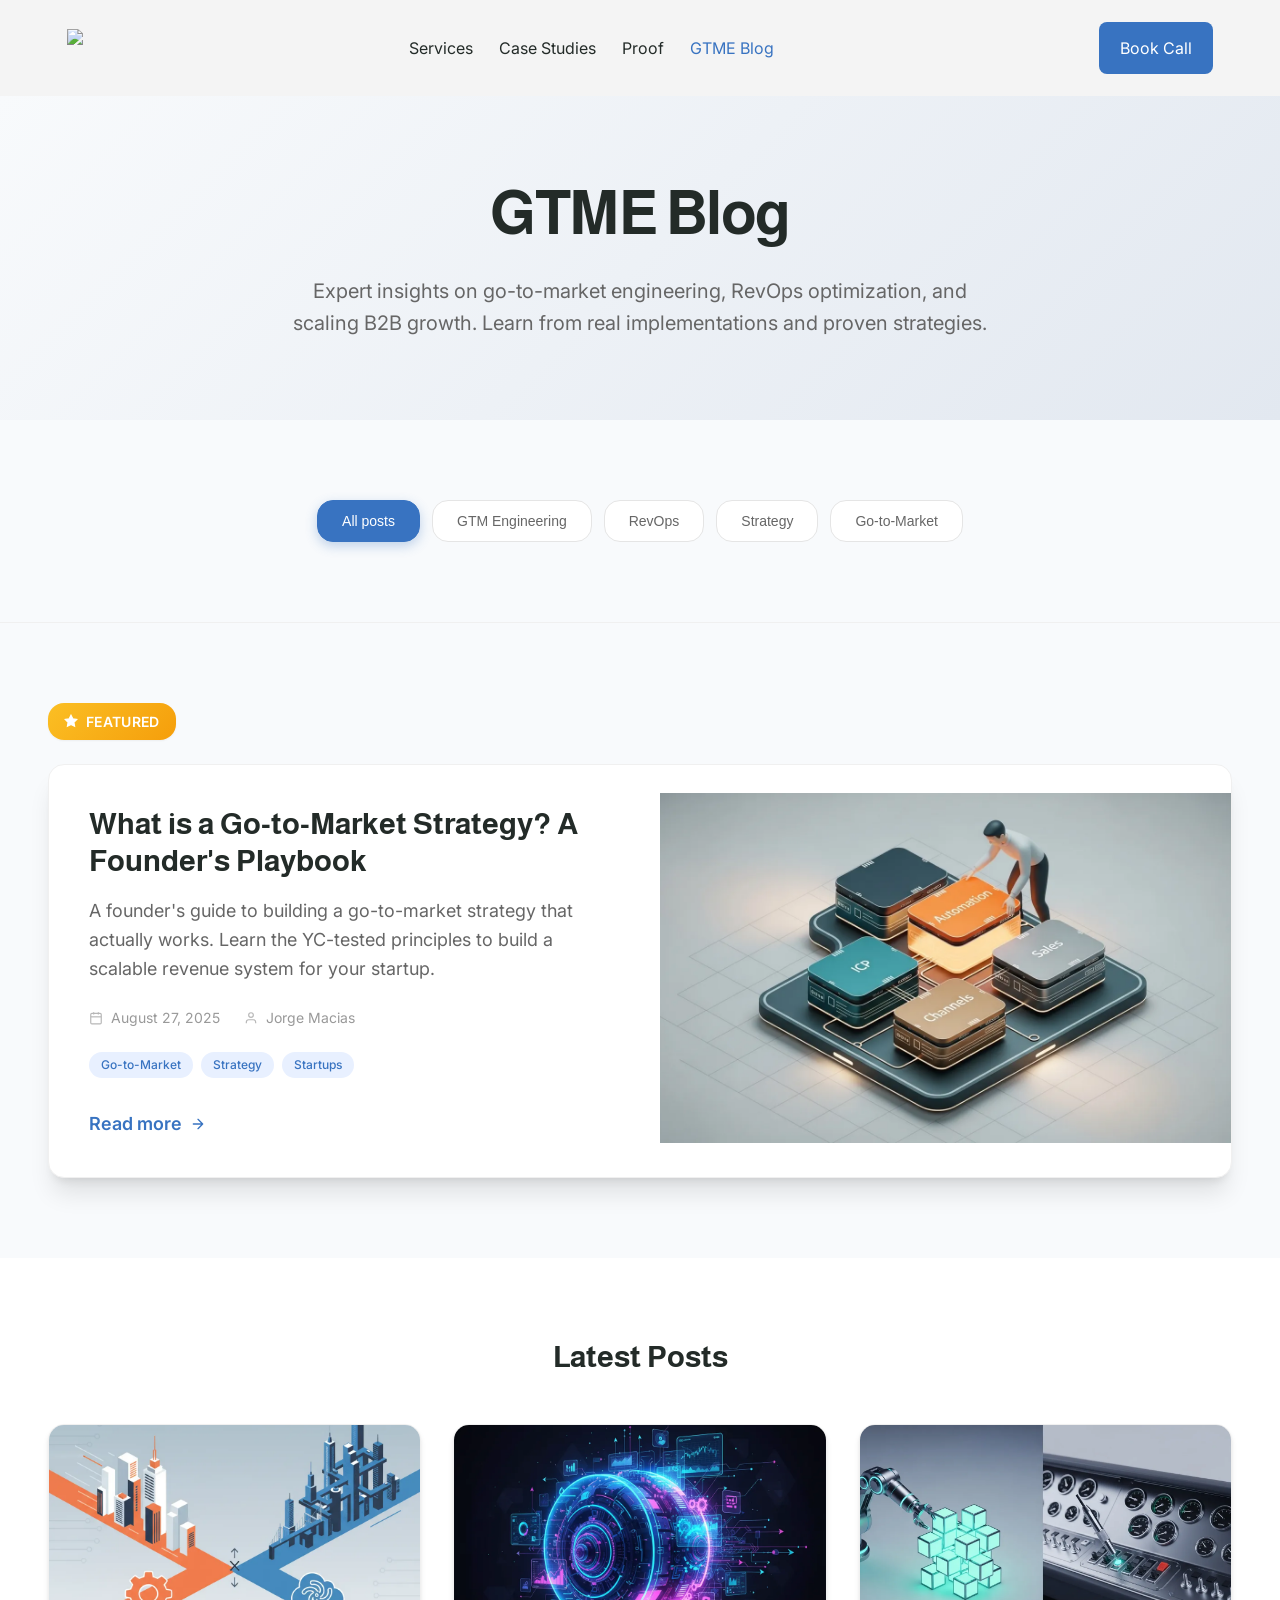
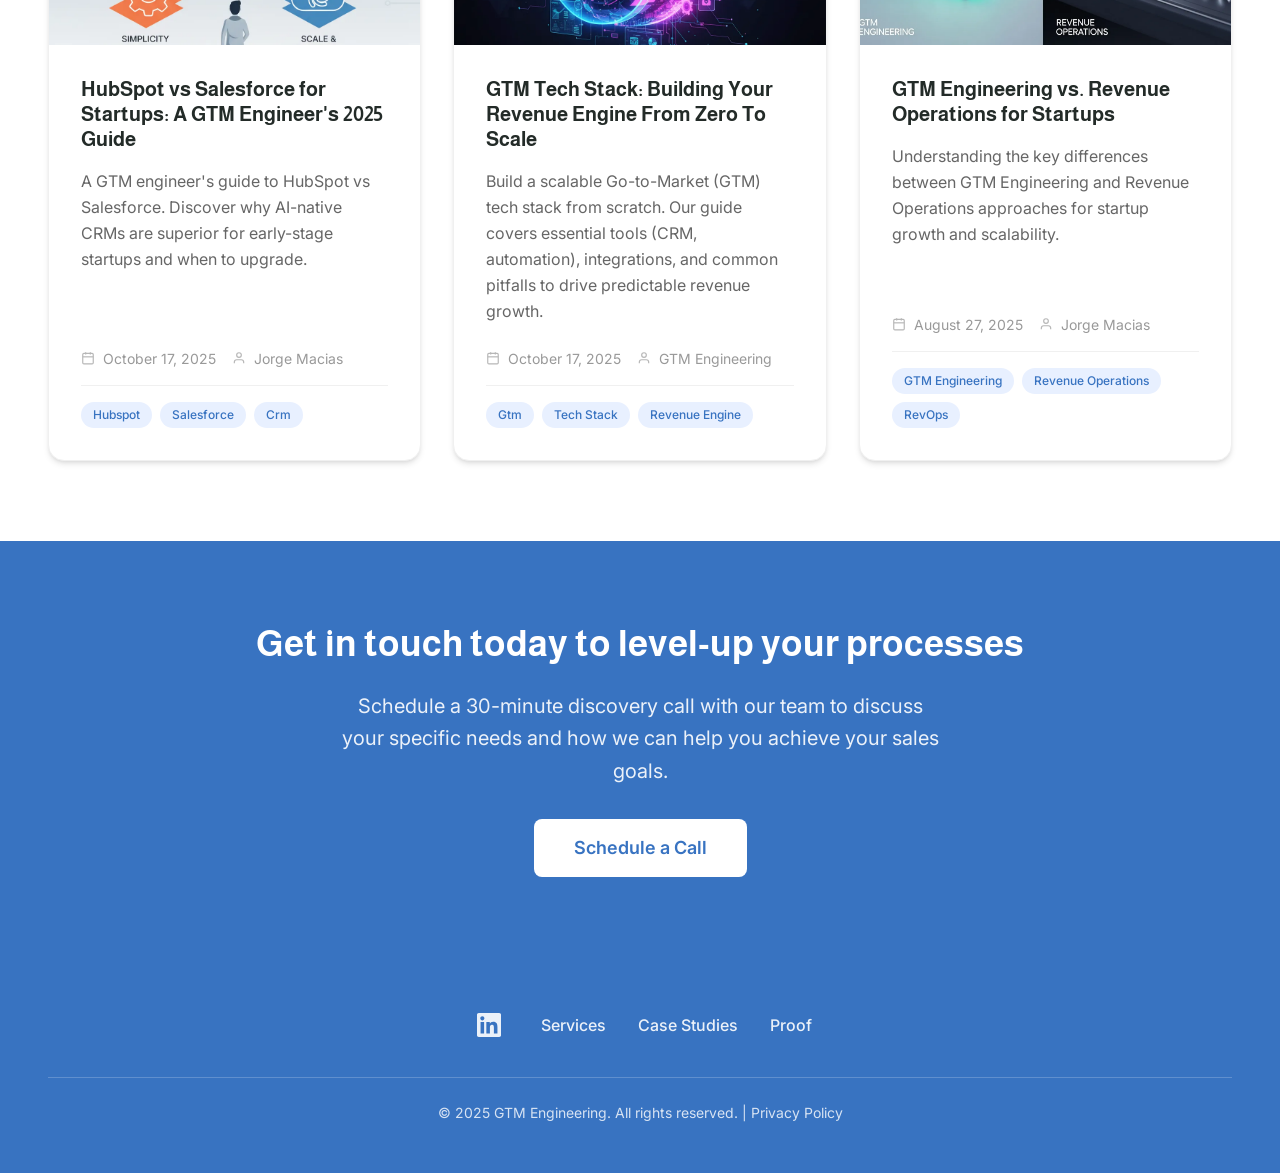
==== index.html @ 215ea6f7 "feat(blog): ✏️ Update author names and post excerpts - Corrected author names to "Jorge Macias" acro" ====
<!DOCTYPE html>
<html lang="en">
    <head>
        <meta charset="UTF-8" />
        <meta name="viewport" content="width=device-width, initial-scale=1.0" />
        <meta
            name="description"
            content="GTM Engineering Blog - Expert insights on go-to-market strategies, RevOps, outbound engines, and scaling B2B growth."
        />
        <meta
            name="keywords"
            content="GTM engineering, go-to-market, RevOps, B2B growth, outbound sales, Clay workflows, startup scaling"
        />
        <meta name="author" content="GTM Engineering" />

        <!-- SEO Enhancements -->
        <link rel="canonical" href="https://blog.gtm-engineering.io/" />
        <meta name="robots" content="index, follow, max-snippet:-1, max-image-preview:large, max-video-preview:-1" />
        <link
            rel="alternate"
            type="application/rss+xml"
            title="GTM Engineering Blog RSS Feed"
            href="https://blog.gtm-engineering.io/feed.xml"
        />

        <!-- Open Graph Meta Tags -->
        <meta property="og:title" content="GTME Blog - GTM Engineering Insights" />
        <meta
            property="og:description"
            content="Expert insights on go-to-market strategies, RevOps, and scaling B2B growth."
        />
        <meta property="og:type" content="website" />
        <meta property="og:url" content="https://gtm-engineering.io/blog" />

        <!-- Twitter Card Meta Tags -->
        <meta name="twitter:card" content="summary_large_image" />
        <meta name="twitter:title" content="GTME Blog - GTM Engineering Insights" />
        <meta
            name="twitter:description"
            content="Expert insights on go-to-market strategies, RevOps, and scaling B2B growth."
        />

        <title>GTME Blog - GTM Engineering</title>
        <link rel="stylesheet" href="styles.css?v=20250912-1" />

        <script src="js/site.js?v=20250912-1"></script>

        <!-- JSON-LD Structured Data -->
        <script type="application/ld+json">
            {
                "@context": "https://schema.org",
                "@graph": [
                    {
                        "@type": "WebSite",
                        "@id": "https://blog.gtm-engineering.io/#website",
                        "url": "https://blog.gtm-engineering.io/",
                        "name": "GTM Engineering Blog",
                        "description": "Expert insights on go-to-market strategies, RevOps, and scaling B2B growth.",
                        "publisher": {
                            "@id": "https://blog.gtm-engineering.io/#organization"
                        },
                        "inLanguage": "en-US"
                    },
                    {
                        "@type": "Organization",
                        "@id": "https://blog.gtm-engineering.io/#organization",
                        "name": "GTM Engineering",
                        "url": "https://www.gtm-engineering.io/",
                        "logo": {
                            "@type": "ImageObject",
                            "url": "https://images.squarespace-cdn.com/content/v1/67f6a2abaec6f26633e3ec6b/b7425771-777b-4948-9af1-4b28287183a8/GTM+Logo+Horizontal+Sharp.png?format=1500w",
                            "width": 1500,
                            "height": 500
                        },
                        "description": "GTM Engineering specializes in building scalable go-to-market systems and revenue operations for B2B startups.",
                        "sameAs": ["https://www.linkedin.com/company/gtm-engineering"]
                    },
                    {
                        "@type": "WebPage",
                        "@id": "https://blog.gtm-engineering.io/#webpage",
                        "url": "https://blog.gtm-engineering.io/",
                        "name": "GTME Blog - GTM Engineering Insights",
                        "description": "Expert insights on go-to-market strategies, RevOps, and scaling B2B growth.",
                        "isPartOf": {
                            "@id": "https://blog.gtm-engineering.io/#website"
                        },
                        "inLanguage": "en-US"
                    }
                ]
            }
        </script>

        <!-- Favicon (placeholder) -->
        <link rel="icon" type="image/x-icon" href="assets/favicon.ico" />
    </head>
    <body>
        <!-- Header Section -->
        <header class="header" role="banner">
            <div class="header-container">
                <!-- Logo -->
                <a href="https://www.gtm-engineering.io/" class="logo" aria-label="GTM Engineering Home">
                    <img
                        src="https://images.squarespace-cdn.com/content/v1/67f6a2abaec6f26633e3ec6b/b7425771-777b-4948-9af1-4b28287183a8/GTM+Logo+Horizontal+Sharp.png?format=1500w"
                        alt="GTM Engineering"
                    />
                </a>

                <!-- Desktop Navigation -->
                <nav class="nav" role="navigation" aria-label="Main navigation">
                    <ul class="nav-links">
                        <li>
                            <a href="https://www.gtm-engineering.io/home2#services" class="nav-link">Services</a>
                        </li>
                        <li>
                            <a href="https://www.gtm-engineering.io/home2#results" class="nav-link">Case Studies</a>
                        </li>
                        <li>
                            <a href="https://www.gtm-engineering.io/testimonials" class="nav-link">Proof</a>
                        </li>
                        <li>
                            <a href="/" class="nav-link active" aria-current="page">GTME Blog</a>
                        </li>
                    </ul>
                </nav>

                <a
                    href="https://calendly.com/jorge-gtm-engineering/30-minute-meeting-gtme-clone?back=1"
                    class="btn btn-primary desktop-cta"
                    target="_blank"
                    rel="noopener"
                    >Book Call</a
                >

                <!-- Mobile Menu Button -->
                <button class="mobile-menu-button" aria-label="Toggle mobile menu" aria-expanded="false">
                    <svg
                        class="hamburger-icon"
                        width="24"
                        height="24"
                        viewBox="0 0 24 24"
                        fill="none"
                        xmlns="http://www.w3.org/2000/svg"
                        aria-hidden="true"
                    >
                        <path
                            d="M3 12H21M3 6H21M3 18H21"
                            stroke="currentColor"
                            stroke-width="2"
                            stroke-linecap="round"
                            stroke-linejoin="round"
                        />
                    </svg>
                    <svg
                        class="close-icon"
                        width="24"
                        height="24"
                        viewBox="0 0 24 24"
                        fill="none"
                        xmlns="http://www.w3.org/2000/svg"
                        aria-hidden="true"
                    >
                        <path
                            d="M18 6L6 18M6 6L18 18"
                            stroke="currentColor"
                            stroke-width="2"
                            stroke-linecap="round"
                            stroke-linejoin="round"
                        />
                    </svg>
                </button>

                <!-- Mobile Navigation Overlay -->
                <div class="mobile-menu-overlay" role="navigation" aria-label="Mobile navigation">
                    <nav class="mobile-nav">
                        <ul class="mobile-nav-links">
                            <li>
                                <a href="https://www.gtm-engineering.io/home2#services" class="mobile-nav-link"
                                    >Services</a
                                >
                            </li>
                            <li>
                                <a href="https://www.gtm-engineering.io/home2#results" class="mobile-nav-link"
                                    >Case Studies</a
                                >
                            </li>
                            <li>
                                <a href="https://www.gtm-engineering.io/testimonials" class="mobile-nav-link">Proof</a>
                            </li>
                            <li>
                                <a href="/" class="mobile-nav-link">GTME Blog</a>
                            </li>
                        </ul>
                        <a
                            href="https://calendly.com/jorge-gtm-engineering/30-minute-meeting-gtme-clone?back=1"
                            class="btn btn-primary mobile-cta"
                            target="_blank"
                            rel="noopener"
                            >Book Call</a
                        >
                    </nav>
                </div>
            </div>
        </header>

        <!-- Main Content -->
        <main role="main">
            <!-- Blog Header Section -->
            <section class="section blog-header">
                <div class="container">
                    <h1 class="blog-title">GTME Blog</h1>
                    <p class="blog-subtitle">
                        Expert insights on go-to-market engineering, RevOps optimization, and scaling B2B growth. Learn
                        from real implementations and proven strategies.
                    </p>
                </div>
            </section>

            <!-- Category Filter Pills -->
            <section class="section category-filters">
                <div class="container">
                    <nav class="filter-pills" role="navigation" aria-label="Category filters">
                        <button class="filter-pill active" data-category="all" aria-pressed="true" role="button">
                            All posts
                        </button>
                        <button class="filter-pill" data-category="gtm-engineering" aria-pressed="false" role="button">
                            GTM Engineering
                        </button>
                        <button class="filter-pill" data-category="revops" aria-pressed="false" role="button">
                            RevOps
                        </button>
                        <button class="filter-pill" data-category="strategy" aria-pressed="false" role="button">
                            Strategy
                        </button>
                        <button class="filter-pill" data-category="go-to-market" aria-pressed="false" role="button">
                            Go-to-Market
                        </button>
                    </nav>
                </div>
            </section>

            <!-- Featured Post Section -->
            <section class="section featured-section">
                <div class="container">
                    <div class="featured-badge">
                        <svg
                            width="16"
                            height="16"
                            viewBox="0 0 24 24"
                            fill="none"
                            xmlns="http://www.w3.org/2000/svg"
                            aria-hidden="true"
                        >
                            <polygon
                                points="12,2 15.09,8.26 22,9.27 17,14.14 18.18,21.02 12,17.77 5.82,21.02 7,14.14 2,9.27 8.91,8.26"
                                stroke="currentColor"
                                stroke-width="2"
                                fill="currentColor"
                            />
                        </svg>
                        Featured
                    </div>

                    <article class="featured-post" data-tags="go-to-market,strategy,startups">
                        <div class="featured-post-content">
                            <header class="featured-post-header">
                                <h2 class="featured-post-title">
                                    <a href="posts/what-is-a-go-to-market-strategy-founders-playbook.html">
                                        What is a Go-to-Market Strategy? A Founder's Playbook
                                    </a>
                                </h2>
                                <p class="featured-post-excerpt">
                                    A founder's guide to building a go-to-market strategy that actually works. Learn the
                                    YC-tested principles to build a scalable revenue system for your startup.
                                </p>
                            </header>

                            <div class="featured-post-meta">
                                <span class="post-meta-date">
                                    <svg
                                        width="16"
                                        height="16"
                                        viewBox="0 0 24 24"
                                        fill="none"
                                        xmlns="http://www.w3.org/2000/svg"
                                        aria-hidden="true"
                                    >
                                        <rect
                                            x="3"
                                            y="4"
                                            width="18"
                                            height="18"
                                            rx="2"
                                            ry="2"
                                            stroke="currentColor"
                                            stroke-width="2"
                                        />
                                        <line x1="16" y1="2" x2="16" y2="6" stroke="currentColor" stroke-width="2" />
                                        <line x1="8" y1="2" x2="8" y2="6" stroke="currentColor" stroke-width="2" />
                                        <line x1="3" y1="10" x2="21" y2="10" stroke="currentColor" stroke-width="2" />
                                    </svg>
                                    August 27, 2025
                                </span>
                                <span class="post-meta-author">
                                    <svg
                                        width="16"
                                        height="16"
                                        viewBox="0 0 24 24"
                                        fill="none"
                                        xmlns="http://www.w3.org/2000/svg"
                                        aria-hidden="true"
                                    >
                                        <path
                                            d="M20 21v-2a4 4 0 0 0-4-4H8a4 4 0 0 0-4 4v2"
                                            stroke="currentColor"
                                            stroke-width="2"
                                        />
                                        <circle cx="12" cy="7" r="4" stroke="currentColor" stroke-width="2" />
                                    </svg>
                                    Jorge Macias
                                </span>
                            </div>

                            <div class="featured-post-tags">
                                <a href="#" class="post-tag">Go-to-Market</a>
                                <a href="#" class="post-tag">Strategy</a>
                                <a href="#" class="post-tag">Startups</a>
                            </div>

                            <a
                                href="posts/what-is-a-go-to-market-strategy-founders-playbook.html"
                                class="featured-post-cta"
                            >
                                Read more
                                <svg
                                    width="16"
                                    height="16"
                                    viewBox="0 0 24 24"
                                    fill="none"
                                    xmlns="http://www.w3.org/2000/svg"
                                    aria-hidden="true"
                                >
                                    <path
                                        d="M5 12h14M12 5l7 7-7 7"
                                        stroke="currentColor"
                                        stroke-width="2"
                                        stroke-linecap="round"
                                        stroke-linejoin="round"
                                    />
                                </svg>
                            </a>
                        </div>

                        <div class="featured-post-image">
                            <a
                                href="posts/what-is-a-go-to-market-strategy-founders-playbook.html"
                                aria-label="Read What is GTM Marketing? An Engineering Approach to Growth"
                            >
                                <img
                                    src="assets/gtm-revenue-system-illustration.webp"
                                    alt="3D isometric illustration of GTM strategy components including ICP, Sales, Marketing modules with a person optimizing the system"
                                    loading="lazy"
                                />
                            </a>
                        </div>
                    </article>
                </div>
            </section>

            <!-- Blog Posts Grid -->
            <section class="section blog-posts">
                <div class="container">
                    <h2 class="section-title">Latest Posts</h2>
                    <div class="blog-grid">
                        <!-- Regular Blog Posts -->
                                    <article class="post-card">
              <a href="posts/hubspot-vs-salesforce-for-startups.html" class="post-card-image" role="img" aria-label="HubSpot vs Salesforce for Startups: A GTM Engineer's 2025 Guide post thumbnail">
                    <img
                        src="/assets/hubspot-vs-salesforce-for-startups.webp"
                        alt="HubSpot vs Salesforce for Startups: A GTM Engineer's 2025 Guide illustration"
                        style="width: 100%; height: 100%; object-fit: cover;"
                    />
                </a>
              <div class="post-card-content">
                <h3 class="post-card-title">
                  <a href="posts/hubspot-vs-salesforce-for-startups.html"
                    >HubSpot vs Salesforce for Startups: A GTM Engineer's 2025 Guide</a
                  >
                </h3>
                <p class="post-card-excerpt">
                  A GTM engineer's guide to HubSpot vs Salesforce. Discover why AI-native CRMs are superior for early-stage startups and when to upgrade.
                </p>
                <div class="post-card-meta">
                  <span class="post-card-date">
                    <svg
                      width="16"
                      height="16"
                      viewBox="0 0 24 24"
                      fill="none"
                      xmlns="http://www.w3.org/2000/svg"
                      aria-hidden="true"
                    >
                      <rect
                        x="3"
                        y="4"
                        width="18"
                        height="18"
                        rx="2"
                        ry="2"
                        stroke="currentColor"
                        stroke-width="2"
                      />
                      <line
                        x1="16"
                        y1="2"
                        x2="16"
                        y2="6"
                        stroke="currentColor"
                        stroke-width="2"
                      />
                      <line
                        x1="8"
                        y1="2"
                        x2="8"
                        y2="6"
                        stroke="currentColor"
                        stroke-width="2"
                      />
                      <line
                        x1="3"
                        y1="10"
                        x2="21"
                        y2="10"
                        stroke="currentColor"
                        stroke-width="2"
                      />
                    </svg>
                    October 17, 2025
                  </span>
                  <span class="post-card-author">
                    <svg
                      width="16"
                      height="16"
                      viewBox="0 0 24 24"
                      fill="none"
                      xmlns="http://www.w3.org/2000/svg"
                      aria-hidden="true"
                    >
                      <path
                        d="M20 21v-2a4 4 0 0 0-4-4H8a4 4 0 0 0-4 4v2"
                        stroke="currentColor"
                        stroke-width="2"
                      />
                      <circle
                        cx="12"
                        cy="7"
                        r="4"
                        stroke="currentColor"
                        stroke-width="2"
                      />
                    </svg>
                    Jorge Macias
                  </span>
                </div>
                <div class="post-card-tags">
                  <a href="#" class="post-tag">Hubspot</a> <a href="#" class="post-tag">Salesforce</a> <a href="#" class="post-tag">Crm</a>
                </div>
              </div>
            </article>


                                    <article class="post-card">
              <a href="posts/build-scalable-gtm-tech-stack-guide.html" class="post-card-image" role="img" aria-label="GTM Tech Stack: Building Your Revenue Engine From Zero To Scale post thumbnail">
                    <img
                        src="/assets/build-scalable-gtm-tech-stack-guide.webp"
                        alt="GTM Tech Stack: Building Your Revenue Engine From Zero To Scale illustration"
                        style="width: 100%; height: 100%; object-fit: cover;"
                    />
                </a>
              <div class="post-card-content">
                <h3 class="post-card-title">
                  <a href="posts/build-scalable-gtm-tech-stack-guide.html"
                    >GTM Tech Stack: Building Your Revenue Engine From Zero To Scale</a
                  >
                </h3>
                <p class="post-card-excerpt">
                  Build a scalable Go-to-Market (GTM) tech stack from scratch. Our guide covers essential tools (CRM, automation), integrations, and common pitfalls to drive predictable revenue growth.
                </p>
                <div class="post-card-meta">
                  <span class="post-card-date">
                    <svg
                      width="16"
                      height="16"
                      viewBox="0 0 24 24"
                      fill="none"
                      xmlns="http://www.w3.org/2000/svg"
                      aria-hidden="true"
                    >
                      <rect
                        x="3"
                        y="4"
                        width="18"
                        height="18"
                        rx="2"
                        ry="2"
                        stroke="currentColor"
                        stroke-width="2"
                      />
                      <line
                        x1="16"
                        y1="2"
                        x2="16"
                        y2="6"
                        stroke="currentColor"
                        stroke-width="2"
                      />
                      <line
                        x1="8"
                        y1="2"
                        x2="8"
                        y2="6"
                        stroke="currentColor"
                        stroke-width="2"
                      />
                      <line
                        x1="3"
                        y1="10"
                        x2="21"
                        y2="10"
                        stroke="currentColor"
                        stroke-width="2"
                      />
                    </svg>
                    October 17, 2025
                  </span>
                  <span class="post-card-author">
                    <svg
                      width="16"
                      height="16"
                      viewBox="0 0 24 24"
                      fill="none"
                      xmlns="http://www.w3.org/2000/svg"
                      aria-hidden="true"
                    >
                      <path
                        d="M20 21v-2a4 4 0 0 0-4-4H8a4 4 0 0 0-4 4v2"
                        stroke="currentColor"
                        stroke-width="2"
                      />
                      <circle
                        cx="12"
                        cy="7"
                        r="4"
                        stroke="currentColor"
                        stroke-width="2"
                      />
                    </svg>
                    GTM Engineering
                  </span>
                </div>
                <div class="post-card-tags">
                  <a href="#" class="post-tag">Gtm</a> <a href="#" class="post-tag">Tech Stack</a> <a href="#" class="post-tag">Revenue Engine</a>
                </div>
              </div>
            </article>


                        <article class="post-card" data-tags="gtm-engineering,revenue-operations,revops">
                            <a
                                href="posts/gtm-engineering-vs-revenue-operations-for-startups.html"
                                class="post-card-image"
                            >
                                <img
                                    src="assets/gtm-engineering-vs-revenue-operations-for-startups.webp"
                                    alt="Abstract 3D illustration showing GTM Engineering as clean, scalable building blocks and RevOps as a complex dashboard of dials."
                                    loading="lazy"
                                />
                            </a>
                            <div class="post-card-content">
                                <h3 class="post-card-title">
                                    <a href="posts/gtm-engineering-vs-revenue-operations-for-startups.html">
                                        GTM Engineering vs. Revenue Operations for Startups
                                    </a>
                                </h3>
                                <p class="post-card-excerpt">
                                    Understanding the key differences between GTM Engineering and Revenue Operations
                                    approaches for startup growth and scalability.
                                </p>
                                <div class="post-card-meta">
                                    <span class="post-card-date">
                                        <svg
                                            width="16"
                                            height="16"
                                            viewBox="0 0 24 24"
                                            fill="none"
                                            xmlns="http://www.w3.org/2000/svg"
                                            aria-hidden="true"
                                        >
                                            <rect
                                                x="3"
                                                y="4"
                                                width="18"
                                                height="18"
                                                rx="2"
                                                ry="2"
                                                stroke="currentColor"
                                                stroke-width="2"
                                            />
                                            <line
                                                x1="16"
                                                y1="2"
                                                x2="16"
                                                y2="6"
                                                stroke="currentColor"
                                                stroke-width="2"
                                            />
                                            <line x1="8" y1="2" x2="8" y2="6" stroke="currentColor" stroke-width="2" />
                                            <line
                                                x1="3"
                                                y1="10"
                                                x2="21"
                                                y2="10"
                                                stroke="currentColor"
                                                stroke-width="2"
                                            />
                                        </svg>
                                        August 27, 2025
                                    </span>
                                    <span class="post-card-author">
                                        <svg
                                            width="16"
                                            height="16"
                                            viewBox="0 0 24 24"
                                            fill="none"
                                            xmlns="http://www.w3.org/2000/svg"
                                            aria-hidden="true"
                                        >
                                            <path
                                                d="M20 21v-2a4 4 0 0 0-4-4H8a4 4 0 0 0-4 4v2"
                                                stroke="currentColor"
                                                stroke-width="2"
                                            />
                                            <circle cx="12" cy="7" r="4" stroke="currentColor" stroke-width="2" />
                                        </svg>
                                        Jorge Macias
                                    </span>
                                </div>
                                <div class="post-card-tags">
                                    <a href="#" class="post-tag">GTM Engineering</a>
                                    <a href="#" class="post-tag">Revenue Operations</a>
                                    <a href="#" class="post-tag">RevOps</a>
                                </div>
                            </div>
                        </article>
                    </div>
                </div>
            </section>
        </main>

        <!-- Call to Action Footer Section -->
        <section class="footer-cta" role="contentinfo">
            <div class="container">
                <h2>Get in touch today to level-up your processes</h2>
                <p>
                    Schedule a 30-minute discovery call with our team to discuss your specific needs and how we can help
                    you achieve your sales goals.
                </p>
                <a
                    href="https://calendly.com/jorge-gtm-engineering/30-minute-meeting-gtme-clone?back=1"
                    class="btn"
                    target="_blank"
                    rel="noopener"
                    >Schedule a Call</a
                >
            </div>
        </section>

        <!-- Footer Links Section -->
        <footer class="footer" role="contentinfo">
            <div class="container">
                <div class="footer-content">
                    <div class="footer-social">
                        <a
                            href="https://www.linkedin.com/company/gtm-engineering"
                            target="_blank"
                            rel="noopener"
                            aria-label="LinkedIn"
                        >
                            <svg width="24" height="24" viewBox="0 0 24 24" fill="currentColor">
                                <path
                                    d="M20.447 20.452h-3.554v-5.569c0-1.328-.027-3.037-1.852-3.037-1.853 0-2.136 1.445-2.136 2.939v5.667H9.351V9h3.414v1.561h.046c.477-.9 1.637-1.85 3.37-1.85 3.601 0 4.267 2.37 4.267 5.455v6.286zM5.337 7.433c-1.144 0-2.063-.926-2.063-2.065 0-1.138.92-2.063 2.063-2.063 1.14 0 2.064.925 2.064 2.063 0 1.139-.925 2.065-2.064 2.065zm1.782 13.019H3.555V9h3.564v11.452zM22.225 0H1.771C.792 0 0 .774 0 1.729v20.542C0 23.227.792 24 1.771 24h20.451C23.2 24 24 23.227 24 22.271V1.729C24 .774 23.2 0 22.222 0h.003z"
                                />
                            </svg>
                        </a>
                    </div>
                    <ul class="footer-links">
                        <li>
                            <a href="https://www.gtm-engineering.io/home2#services">Services</a>
                        </li>
                        <li>
                            <a href="https://www.gtm-engineering.io/home2#results">Case Studies</a>
                        </li>
                        <li>
                            <a href="https://www.gtm-engineering.io/testimonials">Proof</a>
                        </li>
                    </ul>
                </div>

                <div class="footer-bottom">
                    <p>
                        &copy; 2025 GTM Engineering. All rights reserved. |
                        <a href="#privacy" style="color: inherit">Privacy Policy</a>
                    </p>
                </div>
            </div>
        </footer>

        <script src="js/site.js?v=20250912-1"></script>
    </body>
</html>
---- styles.css ----
/* GTM Engineering Blog Styles */
/* Matching the main website design at https://www.gtm-engineering.io/ */

/* ================================
   FONTS - MATCHING MAIN SITE
   ================================ */

@import url('https://fonts.googleapis.com/css2?family=Inter:wght@400;500;600;700&display=swap');
@import url('https://fonts.googleapis.com/css2?family=Almarai:wght@400;700&display=swap');

/* ================================
   CSS CUSTOM PROPERTIES & VARIABLES
   ================================ */

:root {
    /* Colors - Exact match from GTM Engineering main site */
    --color-primary: #3873c1;
    --color-primary-hover: #608fcd;
    --color-primary-light: #e8f0ff;
    --color-background: #ffffff;
    --color-background-secondary: #f4f4f4;
    --color-background-light: #f8fafc;
    --color-background-gradient-light: #e2e8f0;
    --color-text-primary: #232b28;
    --color-text-secondary: #666666;
    --color-text-tertiary: #999999;
    --color-text-quaternary: #232b28;
    --color-border: #e5e5e5;
    --color-border-light: #f0f0f0;
    --color-success: #10b981;
    --color-warning: #f59e0b;
    --color-warning-light: #fbbf24;
    --color-error: #ef4444;

    /* Typography - Exact match from main site */
    --font-family-primary: 'Inter', sans-serif;
    --font-family-heading: 'Almarai', sans-serif;

    /* Font Sizes */
    --font-size-xs: 0.75rem; /* 12px */
    --font-size-sm: 0.875rem; /* 14px */
    --font-size-base: 1rem; /* 16px */
    --font-size-lg: 1.125rem; /* 18px */
    --font-size-xl: 1.25rem; /* 20px */
    --font-size-2xl: 1.5rem; /* 24px */
    --font-size-3xl: 1.875rem; /* 30px */
    --font-size-4xl: 2.25rem; /* 36px */
    --font-size-5xl: 3rem; /* 48px */
    --font-size-6xl: 3.75rem; /* 60px */

    /* Font Weights */
    --font-weight-normal: 400;
    --font-weight-medium: 500;
    --font-weight-semibold: 600;
    --font-weight-bold: 700;

    /* Line Heights */
    --line-height-tight: 1.25;
    --line-height-snug: 1.375;
    --line-height-normal: 1.5;
    --line-height-relaxed: 1.625;
    --line-height-loose: 2;

    /* Spacing */
    --space-1: 0.25rem; /* 4px */
    --space-2: 0.5rem; /* 8px */
    --space-3: 0.75rem; /* 12px */
    --space-4: 1rem; /* 16px */
    --space-5: 1.25rem; /* 20px */
    --space-6: 1.5rem; /* 24px */
    --space-8: 2rem; /* 32px */
    --space-10: 2.5rem; /* 40px */
    --space-12: 3rem; /* 48px */
    --space-16: 4rem; /* 64px */
    --space-20: 5rem; /* 80px */
    --space-24: 6rem; /* 96px */

    /* Border Radius */
    --border-radius-sm: 0.25rem;
    --border-radius-md: 0.375rem;
    --border-radius-lg: 0.5rem;
    --border-radius-xl: 0.75rem;
    --border-radius-2xl: 1rem;

    /* Shadows */
    --shadow-sm: 0 1px 2px 0 rgb(0 0 0 / 0.05);
    --shadow-md: 0 4px 6px -1px rgb(0 0 0 / 0.1), 0 2px 4px -2px rgb(0 0 0 / 0.1);
    --shadow-lg: 0 10px 15px -3px rgb(0 0 0 / 0.1), 0 4px 6px -4px rgb(0 0 0 / 0.1);
    --shadow-xl: 0 20px 25px -5px rgb(0 0 0 / 0.1), 0 8px 10px -6px rgb(0 0 0 / 0.1);
    --shadow-featured: 0 20px 40px -12px rgb(0 0 0 / 0.15);
    --shadow-featured-lg: 0 25px 50px -12px rgb(0 0 0 / 0.15);

    /* Breakpoints (for reference in media queries) */
    --breakpoint-sm: 640px;
    --breakpoint-md: 768px;
    --breakpoint-lg: 1024px;
    --breakpoint-xl: 1280px;
    --breakpoint-2xl: 1536px;

    /* Container widths */
    --container-sm: 640px;
    --container-md: 768px;
    --container-lg: 1024px;
    --container-xl: 1280px;
    --container-2xl: 1536px;
}

/* ================================
   BASE STYLES & RESET
   ================================ */

* {
    box-sizing: border-box;
    margin: 0;
    padding: 0;
}

html {
    scroll-behavior: smooth;
    -webkit-font-smoothing: antialiased;
    -moz-osx-font-smoothing: grayscale;
}

body {
    font-family: var(--font-family-primary);
    font-size: var(--font-size-base);
    line-height: var(--line-height-normal);
    color: var(--color-text-primary);
    background-color: var(--color-background);
    min-height: 100vh;
    display: flex;
    flex-direction: column;
    padding-top: 95.7px;
}

/* ================================
   TYPOGRAPHY
   ================================ */

h1,
h2,
h3,
h4,
h5,
h6 {
    font-family: var(--font-family-heading);
    font-weight: var(--font-weight-bold);
    line-height: var(--line-height-tight);
    color: var(--color-text-primary);
    margin-bottom: var(--space-4);
}

h1 {
    font-size: var(--font-size-4xl);
    margin-bottom: var(--space-6);
}

h2 {
    font-size: var(--font-size-3xl);
    margin-bottom: var(--space-5);
}

h3 {
    font-size: var(--font-size-2xl);
    margin-bottom: var(--space-4);
}

h4 {
    font-size: var(--font-size-xl);
    margin-bottom: var(--space-3);
}

h5 {
    font-size: var(--font-size-lg);
    margin-bottom: var(--space-3);
}

h6 {
    font-size: var(--font-size-base);
    margin-bottom: var(--space-2);
}

p {
    margin-bottom: var(--space-4);
    line-height: var(--line-height-relaxed);
}

a {
    color: var(--color-primary);
    text-decoration: none;
    transition: color 0.2s ease;
}

a:hover {
    color: var(--color-primary-hover);
    text-decoration: underline;
}

a:focus {
    outline: 2px solid var(--color-primary);
    outline-offset: 2px;
    border-radius: var(--border-radius-sm);
}

strong,
b {
    font-weight: var(--font-weight-semibold);
}

em,
i {
    font-style: italic;
}

small {
    font-size: var(--font-size-sm);
    color: var(--color-text-secondary);
}

blockquote {
    border-left: 4px solid var(--color-primary);
    padding-left: var(--space-4);
    margin: var(--space-6) 0;
    font-style: italic;
    color: var(--color-text-secondary);
}

code {
    background-color: var(--color-background-secondary);
    padding: var(--space-1) var(--space-2);
    border-radius: var(--border-radius-sm);
    font-family: 'SF Mono', Monaco, 'Cascadia Code', 'Roboto Mono', Consolas, 'Courier New', monospace;
    font-size: 0.875em;
}

pre {
    background-color: var(--color-background-secondary);
    padding: var(--space-4);
    border-radius: var(--border-radius-md);
    overflow-x: auto;
    margin: var(--space-4) 0;
}

pre code {
    background: none;
    padding: 0;
}

/* ================================
   LAYOUT UTILITIES
   ================================ */

.container {
    width: 100%;
    max-width: var(--container-xl);
    margin: 0 auto;
    padding: 0 var(--space-4);
}

.container-sm {
    max-width: var(--container-sm);
}

.container-md {
    max-width: var(--container-md);
}

.container-lg {
    max-width: var(--container-lg);
}

.container-2xl {
    width: 100%;
    max-width: var(--container-2xl);
    margin: 0 auto;
    padding: 0 var(--space-4);
}

.section {
    padding: var(--space-16) 0;
}

.section-sm {
    padding: var(--space-12) 0;
}

.section-lg {
    padding: var(--space-24) 0;
}

/* Grid System */
.grid {
    display: grid;
    gap: var(--space-6);
}

.grid-cols-1 {
    grid-template-columns: repeat(1, minmax(0, 1fr));
}

.grid-cols-2 {
    grid-template-columns: repeat(2, minmax(0, 1fr));
}

.grid-cols-3 {
    grid-template-columns: repeat(3, minmax(0, 1fr));
}

.grid-cols-4 {
    grid-template-columns: repeat(4, minmax(0, 1fr));
}

/* Flexbox utilities */
.flex {
    display: flex;
}

.flex-col {
    flex-direction: column;
}

.flex-wrap {
    flex-wrap: wrap;
}

.items-center {
    align-items: center;
}

.items-start {
    align-items: flex-start;
}

.items-end {
    align-items: flex-end;
}

.justify-center {
    justify-content: center;
}

.justify-between {
    justify-content: space-between;
}

.justify-start {
    justify-content: flex-start;
}

.justify-end {
    justify-content: flex-end;
}

.gap-2 {
    gap: var(--space-2);
}
.gap-3 {
    gap: var(--space-3);
}
.gap-4 {
    gap: var(--space-4);
}
.gap-6 {
    gap: var(--space-6);
}
.gap-8 {
    gap: var(--space-8);
}

/* ================================
   HEADER & NAVIGATION
   ================================ */

.header {
    background-color: rgb(244, 244, 244);
    border-bottom: 0px none;
    position: fixed;
    top: 0;
    left: 0;
    right: 0;
    z-index: 9999;
    transition: background 0.3s ease-in-out, padding 0.14s ease-in-out, transform 0.14s ease-in-out 0.14s;
    height: 95.7px;
    backdrop-filter: none;
}

.header-container {
    display: flex;
    align-items: center;
    justify-content: space-between;
    padding: 0;
    min-height: 95.7px;
    height: 95.7px;
    max-width: 100%;
    margin: 0 43px;
    padding-left: var(--space-6);
    padding-right: var(--space-6);
}

.logo {
    display: inline-block;
    position: static;
    text-decoration: none;
    font-family: 'Inter', sans-serif;
    font-size: 0;
    height: 38px;
}

.logo img {
    height: 38px;
    width: auto;
    transition: all 0.2s ease;
}

.logo:hover img {
    transform: scale(1.05);
}

.logo:hover {
    text-decoration: none;
}

.nav {
    display: inline-flex;
    position: static;
    align-items: center;
    height: 27.1875px;
    font-family: 'Almarai', sans-serif;
    font-size: 18px;
    font-weight: 400;
    transition: all;
}

.nav-links {
    display: flex;
    align-items: center;
    gap: 26px;
    list-style: none;
    margin: 0 0 2px 0;
    padding: 0;
}

.nav-link {
    display: flex;
    position: static;
    color: var(--color-text-quaternary);
    font-family: 'Inter', sans-serif;
    font-size: 16px;
    font-weight: 400;
    transition: all 0.2s ease;
    text-decoration: none;
    padding: 1.6px 0;
    height: 24px;
}

.nav-link:hover {
    color: var(--color-primary);
    text-decoration: none;
}

.nav-link.active {
    color: var(--color-primary);
}

/* Mobile Navigation */
.mobile-menu-button {
    display: none;
    background: none;
    border: none;
    cursor: pointer;
    padding: var(--space-2);
    color: var(--color-text-primary);
    position: relative;
}

.mobile-menu-button .close-icon {
    display: none;
}

.mobile-menu-button.open .hamburger-icon {
    display: none;
}

.mobile-menu-button.open .close-icon {
    display: block;
}

.mobile-menu-overlay {
    display: none;
    position: fixed;
    top: 95.7px;
    left: 0;
    width: 100%;
    height: calc(100vh - 95.7px);
    background-color: rgb(244, 244, 244);
    z-index: 9998;
}

.mobile-menu-overlay.open {
    display: flex;
}

.mobile-nav {
    display: flex;
    flex-direction: column;
    align-items: center;
    justify-content: space-between;
    width: 100%;
    height: 100%;
    padding: 0;
    text-align: center;
}

.mobile-nav-links {
    list-style: none;
    margin: 0;
    padding: 0;
    display: flex;
    flex-direction: column;
    margin-bottom: var(--space-10);
    flex-grow: 1;
    justify-content: center;
}

.mobile-nav-links li {
    margin: 0;
}

.mobile-nav-link {
    display: block;
    color: var(--color-text-primary);
    font-weight: var(--font-weight-normal);
    font-size: var(--font-size-4xl);
    padding: var(--space-2) 0;
    text-decoration: none;
    transition: color 0.2s ease;
}

.mobile-nav-link:hover {
    color: var(--color-primary);
    text-decoration: none;
}

.mobile-cta {
    padding: var(--space-5) var(--space-8) !important;

    font-size: var(--font-size-lg) !important;
    font-weight: var(--font-weight-normal) !important;
    background-color: var(--color-text-primary) !important;
    border: none !important;
    color: white !important;
    border-radius: var(--border-radius);
    width: 210px;
    text-decoration: none;
    margin-bottom: var(--space-6);
}

.mobile-cta:hover {
    background-color: #243026 !important;
    color: white !important;
}

/* ================================
   BUTTONS
   ================================ */

.btn {
    display: inline-flex;
    align-items: center;
    justify-content: center;
    padding: var(--space-3) var(--space-6);
    font-size: var(--font-size-base);
    font-weight: var(--font-weight-medium);
    line-height: 1;
    border-radius: var(--border-radius-lg);
    border: none;
    cursor: pointer;
    text-decoration: none;
    transition: all 0.2s ease;
    position: relative;
    overflow: hidden;
}

.btn:focus {
    outline: 2px solid var(--color-primary);
    outline-offset: 2px;
}

/* Primary Button - Exact match for "Book Call" CTA */
.btn-primary {
    display: inline-block;
    position: relative;
    background-color: var(--color-primary);
    color: rgb(255, 255, 255);
    font-family: 'Inter', sans-serif;
    font-size: 16px;
    font-weight: 400;
    padding: 18px 20.8px;
    transition: opacity 0.1s linear;
    border-radius: 8px;
    text-decoration: none;
    border: none;
    cursor: pointer;
}

.btn-primary:hover {
    background-color: var(--color-primary-hover);
    color: white;
    text-decoration: none;
    transform: translateY(-1px);
    box-shadow: var(--shadow-md);
}

.btn-primary:active {
    transform: translateY(0);
    box-shadow: var(--shadow-sm);
}

/* Secondary Button */
.btn-secondary {
    background-color: transparent;
    color: var(--color-primary);
    border: 2px solid var(--color-primary);
}

.btn-secondary:hover {
    background-color: var(--color-primary);
    color: white;
    text-decoration: none;
}

/* Ghost Button */
.btn-ghost {
    background-color: transparent;
    color: var(--color-text-primary);
}

.btn-ghost:hover {
    background-color: var(--color-background-secondary);
    color: var(--color-text-primary);
    text-decoration: none;
}

/* Button Sizes */
.btn-sm {
    padding: var(--space-2) var(--space-4);
    font-size: var(--font-size-sm);
}

.btn-lg {
    padding: var(--space-4) var(--space-8);
    font-size: var(--font-size-lg);
}

.btn-xl {
    padding: var(--space-5) var(--space-10);
    font-size: var(--font-size-xl);
}

/* ================================
   CARDS & CONTENT BLOCKS
   ================================ */

.card {
    background-color: var(--color-background);
    border-radius: var(--border-radius-xl);
    border: 1px solid var(--color-border-light);
    overflow: hidden;
    transition: all 0.3s ease;
    box-shadow: var(--shadow-sm);
}

.card:hover {
    box-shadow: var(--shadow-lg);
    transform: translateY(-2px);
}

.card-header {
    padding: var(--space-6);
    border-bottom: 1px solid var(--color-border-light);
}

.card-body {
    padding: var(--space-6);
}

.card-footer {
    padding: var(--space-6);
    border-top: 1px solid var(--color-border-light);
    background-color: var(--color-background-secondary);
}

/* Blog Post Cards */
.post-card {
    background-color: var(--color-background);
    border-radius: var(--border-radius-2xl);
    overflow: hidden;
    transition: all 0.3s ease;
    box-shadow: var(--shadow-md);
    border: 1px solid var(--color-border-light);
    height: 100%;
    display: flex;
    flex-direction: column;
}

.post-card:hover {
    box-shadow: var(--shadow-featured);
    transform: translateY(-6px);
    border-color: var(--color-primary);
}

.post-card-image {
    display: block;
    width: 100%;
    height: 220px;
    object-fit: cover;
    background-color: var(--color-background-secondary);
    text-decoration: none;
    overflow: hidden;
    position: relative;
}

.post-card-image:hover {
    text-decoration: none;
}

.post-card-image img {
    width: 100%;
    height: 100%;
    object-fit: cover;
    transition: transform 0.4s ease;
}

.post-card:hover .post-card-image img {
    transform: scale(1.08);
}

.post-card-content {
    padding: var(--space-8);
    flex: 1;
    display: flex;
    flex-direction: column;
}

.post-card-title {
    font-size: var(--font-size-xl);
    font-weight: var(--font-weight-bold);
    margin-bottom: var(--space-4);
    line-height: var(--line-height-tight);
    flex-shrink: 0;
}

.post-card-title a {
    color: var(--color-text-primary);
    text-decoration: none;
    transition: color 0.2s ease;
}

.post-card-title a:hover {
    color: var(--color-primary);
}

.post-card-excerpt {
    color: var(--color-text-secondary);
    margin-bottom: var(--space-6);
    line-height: var(--line-height-relaxed);
    flex: 1;
    font-size: var(--font-size-base);
}

.post-card-meta {
    display: flex;
    align-items: center;
    gap: var(--space-4);
    font-size: var(--font-size-sm);
    color: var(--color-text-tertiary);
    margin-bottom: var(--space-4);
    padding-bottom: var(--space-4);
    border-bottom: 1px solid var(--color-border-light);
}

.post-card-date {
    display: flex;
    align-items: center;
    gap: var(--space-2);
}

.post-card-author {
    display: flex;
    align-items: center;
    gap: var(--space-2);
}

.post-card-meta svg {
    width: 14px;
    height: 14px;
    opacity: 0.7;
}

.post-card-tags {
    display: flex;
    gap: var(--space-2);
    flex-wrap: wrap;
    margin-top: auto;
}

.post-tag {
    background-color: var(--color-primary-light);
    color: var(--color-primary);
    padding: var(--space-1) var(--space-3);
    border-radius: var(--border-radius-2xl);
    font-size: var(--font-size-xs);
    font-weight: var(--font-weight-medium);
    text-decoration: none;
    transition: all 0.2s ease;
    white-space: nowrap;
}

.post-tag:hover {
    background-color: var(--color-primary);
    color: white;
    text-decoration: none;
    transform: translateY(-1px);
    box-shadow: var(--shadow-sm);
}

/* ================================
   BLOG-SPECIFIC STYLES
   ================================ */

/* Blog Header */
.blog-header {
    text-align: center;
    padding: var(--space-20) 0 var(--space-12);
    background: linear-gradient(135deg, var(--color-background-light) 0%, var(--color-background-gradient-light) 100%);
}

.blog-title {
    font-size: var(--font-size-5xl);
    font-weight: var(--font-weight-bold);
    margin-bottom: var(--space-6);
    color: var(--color-text-primary);
    letter-spacing: -0.025em;
}

.blog-subtitle {
    font-size: var(--font-size-xl);
    color: var(--color-text-secondary);
    max-width: 700px;
    margin: 0 auto;
    line-height: var(--line-height-relaxed);
}

/* Category Filter Pills */
.category-filters {
    background-color: var(--color-background-light);
    padding: var(--space-8) 0;
    border-bottom: 1px solid var(--color-border-light);
}

.filter-pills {
    display: flex;
    justify-content: center;
    align-items: center;
    gap: var(--space-3);
    flex-wrap: wrap;
}

.filter-pill {
    background-color: var(--color-background);
    color: var(--color-text-secondary);
    border: 1px solid var(--color-border);
    padding: var(--space-3) var(--space-6);
    border-radius: var(--border-radius-2xl);
    font-size: var(--font-size-sm);
    font-weight: var(--font-weight-medium);
    cursor: pointer;
    text-decoration: none;
    transition: all 0.2s ease;
    white-space: nowrap;
    position: relative;
    overflow: hidden;
}

.filter-pill:hover {
    background-color: var(--color-primary-light);
    color: var(--color-primary);
    border-color: var(--color-primary);
    transform: translateY(-1px);
    box-shadow: var(--shadow-sm);
}

.filter-pill.active,
.filter-pill:active {
    background-color: var(--color-primary);
    color: white;
    border-color: var(--color-primary);
    transform: translateY(0);
    box-shadow: var(--shadow-md);
}

.filter-pill:focus {
    outline: 2px solid var(--color-primary);
    outline-offset: 2px;
    border-radius: var(--border-radius-2xl);
}

/* Featured Section */
.featured-section {
    background-color: var(--color-background-light);
    padding: var(--space-16) 0;
}

.featured-badge {
    display: inline-flex;
    align-items: center;
    gap: var(--space-2);
    background: linear-gradient(135deg, var(--color-warning-light) 0%, var(--color-warning) 100%);
    color: white;
    padding: var(--space-2) var(--space-4);
    border-radius: var(--border-radius-2xl);
    font-size: var(--font-size-sm);
    font-weight: var(--font-weight-semibold);
    margin-bottom: var(--space-6);
    box-shadow: var(--shadow-sm);
    text-transform: uppercase;
    letter-spacing: 0.025em;
}

.featured-badge svg {
    width: 14px;
    height: 14px;
}

.featured-post {
    display: grid;
    grid-template-columns: 1fr;
    gap: var(--space-8);
    background-color: var(--color-background);
    border-radius: var(--border-radius-2xl);
    overflow: hidden;
    box-shadow: var(--shadow-xl);
    border: 1px solid var(--color-border-light);
    transition: all 0.3s ease;
}

.featured-post:hover {
    box-shadow: var(--shadow-featured-lg);
    transform: translateY(-2px);
}

.featured-post-content {
    padding: var(--space-8);
    display: flex;
    flex-direction: column;
    justify-content: center;
}

.featured-post-header {
    margin-bottom: var(--space-6);
}

.featured-post-title {
    font-size: var(--font-size-3xl);
    font-weight: var(--font-weight-bold);
    line-height: var(--line-height-tight);
    margin-bottom: var(--space-4);
}

.featured-post-title a {
    color: var(--color-text-primary);
    text-decoration: none;
    transition: color 0.2s ease;
}

.featured-post-title a:hover {
    color: var(--color-primary);
}

.featured-post-excerpt {
    font-size: var(--font-size-lg);
    color: var(--color-text-secondary);
    line-height: var(--line-height-relaxed);
    margin-bottom: 0;
}

.featured-post-meta {
    display: flex;
    align-items: center;
    gap: var(--space-6);
    margin-bottom: var(--space-6);
    font-size: var(--font-size-sm);
    color: var(--color-text-tertiary);
}

.post-meta-date,
.post-meta-author {
    display: flex;
    align-items: center;
    gap: var(--space-2);
}

.featured-post-meta svg {
    width: 14px;
    height: 14px;
    opacity: 0.7;
}

.featured-post-tags {
    display: flex;
    gap: var(--space-2);
    margin-bottom: var(--space-8);
    flex-wrap: wrap;
}

.featured-post-cta {
    display: inline-flex;
    align-items: center;
    gap: var(--space-2);
    color: var(--color-primary);
    font-weight: var(--font-weight-semibold);
    text-decoration: none;
    transition: all 0.2s ease;
    font-size: var(--font-size-lg);
    align-self: flex-start;
}

.featured-post-cta:hover {
    color: var(--color-primary-hover);
    transform: translateX(4px);
}

.featured-post-cta svg {
    width: 16px;
    height: 16px;
    transition: transform 0.2s ease;
}

.featured-post-cta:hover svg {
    transform: translateX(2px);
}

.featured-post-image {
    order: -1;
    overflow: hidden;
}

.featured-post-image img {
    width: 100%;
    height: 300px;
    object-fit: cover;
    transition: transform 0.3s ease;
}

.featured-post:hover .featured-post-image img {
    transform: scale(1.02);
}

/* Blog Posts Section */
.blog-posts {
    background-color: var(--color-background);
    padding: var(--space-20) 0;
}

.section-title {
    font-size: var(--font-size-3xl);
    font-weight: var(--font-weight-bold);
    text-align: center;
    margin-bottom: var(--space-12);
    color: var(--color-text-primary);
}

/* Blog Grid */
.blog-grid {
    display: grid;
    gap: var(--space-8);
}

/* Blog Categories (legacy support) */
.blog-categories {
    display: flex;
    justify-content: center;
    gap: var(--space-4);
    margin-bottom: var(--space-12);
    flex-wrap: wrap;
}

.category-link {
    background-color: var(--color-background-secondary);
    color: var(--color-text-primary);
    padding: var(--space-3) var(--space-6);
    border-radius: var(--border-radius-lg);
    text-decoration: none;
    font-weight: var(--font-weight-medium);
    transition: all 0.2s ease;
}

.category-link:hover,
.category-link.active {
    background-color: var(--color-primary);
    color: white;
    text-decoration: none;
}

/* Single Post Styles */
.post-header {
    text-align: center;
    margin-bottom: var(--space-12);
    max-width: 960px;
    margin-left: auto;
    margin-right: auto;
}

.post-title {
    font-size: var(--font-size-4xl);
    font-weight: var(--font-weight-bold);
    margin-bottom: var(--space-6);
    line-height: var(--line-height-snug);
}

.post-meta {
    display: flex;
    align-items: center;
    justify-content: center;
    gap: var(--space-6);
    color: var(--color-text-secondary);
    margin-bottom: var(--space-8);
}

.post-content {
    max-width: 800px;
    margin: 0 auto;
    font-size: var(--font-size-lg);
    line-height: var(--line-height-relaxed);
}

.post-content img {
    width: 100%;
    height: auto;
    border-radius: var(--border-radius-lg);
    margin: var(--space-8) 0;
}

.post-content h2 {
    margin-top: var(--space-12);
    margin-bottom: var(--space-6);
}

.post-content h3 {
    margin-top: var(--space-10);
    margin-bottom: var(--space-4);
}

.post-content ul,
.post-content ol {
    margin: var(--space-4) 0;
    padding-left: var(--space-8);
}

.post-content li {
    margin-bottom: var(--space-2);
    line-height: var(--line-height-relaxed);
}

.post-content ul li {
    list-style-type: disc;
    list-style-position: outside;
}

.post-content ol li {
    list-style-type: decimal;
    list-style-position: outside;
}

.post-content ul ul,
.post-content ol ol {
    margin: var(--space-2) 0;
    padding-left: var(--space-6);
}

.post-content ul ul li {
    list-style-type: circle;
}

.post-content ul ul ul li {
    list-style-type: square;
}

/* ================================
   TABLES
   ================================ */

table {
    width: 100%;
    border-collapse: collapse;
    margin: var(--space-8) 0;
    font-size: var(--font-size-base);
    background-color: var(--color-background);
    border-radius: var(--border-radius-lg);
    overflow: hidden;
    box-shadow: var(--shadow-sm);
    border: 1px solid var(--color-border);
}

thead {
    background-color: var(--color-primary);
    color: white;
}

thead th {
    padding: var(--space-4) var(--space-6);
    text-align: left;
    font-weight: var(--font-weight-semibold);
    font-size: var(--font-size-base);
    border-bottom: 2px solid var(--color-primary-hover);
}

tbody tr {
    border-bottom: 1px solid var(--color-border-light);
}

tbody tr:last-child {
    border-bottom: none;
}

tbody tr:nth-child(even) {
    background-color: var(--color-background-secondary);
}

tbody tr:hover {
    background-color: var(--color-primary-light);
}

td {
    padding: var(--space-4) var(--space-6);
    vertical-align: top;
    line-height: var(--line-height-relaxed);
}

th:first-child,
td:first-child {
    font-weight: var(--font-weight-semibold);
    color: var(--color-text-primary);
}

/* Mobile responsive table */
@media (max-width: 767px) {
    table {
        font-size: var(--font-size-sm);
    }

    thead th,
    td {
        padding: var(--space-3) var(--space-4);
    }

    /* Stack table on very small screens */
    @media (max-width: 480px) {
        table,
        thead,
        tbody,
        th,
        td,
        tr {
            display: block;
        }

        thead tr {
            position: absolute;
            top: -9999px;
            left: -9999px;
        }

        tr {
            border: 1px solid var(--color-border);
            margin-bottom: var(--space-4);
            border-radius: var(--border-radius-md);
            background-color: var(--color-background);
            padding: var(--space-4);
        }

        td {
            position: relative;
            padding-left: 50% !important;
            border: none;
            white-space: normal;
            text-align: left;
        }

        td:before {
            content: attr(data-label) ': ';
            position: absolute;
            left: var(--space-4);
            width: 45%;
            font-weight: var(--font-weight-semibold);
            color: var(--color-primary);
        }
    }
}

/* ================================
   FOOTER
   ================================ */

/* Call to Action Footer Section */
.footer-cta {
    background-color: var(--color-primary);
    color: white;
    padding: var(--space-20) 0;
    text-align: center;
    margin-top: auto;
}

.footer-cta h2 {
    font-size: var(--font-size-4xl);
    font-weight: var(--font-weight-bold);
    margin-bottom: var(--space-6);
    color: white;
    line-height: var(--line-height-tight);
}

.footer-cta p {
    font-size: var(--font-size-xl);
    margin-bottom: var(--space-8);
    color: rgba(255, 255, 255, 0.9);
    max-width: 600px;
    margin-left: auto;
    margin-right: auto;
    line-height: var(--line-height-relaxed);
}

.footer-cta .btn {
    background-color: white;
    color: var(--color-primary);
    font-size: var(--font-size-lg);
    font-weight: var(--font-weight-semibold);
    padding: var(--space-5) var(--space-10);
    border-radius: var(--border-radius-lg);
    text-decoration: none;
    display: inline-flex;
    align-items: center;
    transition: all 0.2s ease;
}

.footer-cta .btn:hover {
    background-color: rgba(255, 255, 255, 0.9);
    transform: translateY(-2px);
    box-shadow: var(--shadow-lg);
    text-decoration: none;
    color: var(--color-primary);
}

/* Footer Links Section */
.footer {
    background-color: var(--color-primary);
    color: white;
    padding: var(--space-12) 0;
}

.footer-content {
    display: flex;
    justify-content: center;
    align-items: center;
    flex-wrap: wrap;
    gap: var(--space-8);
    margin-bottom: var(--space-8);
}

.footer-links {
    display: flex;
    align-items: center;
    gap: var(--space-8);
    list-style: none;
    flex-wrap: wrap;
}

.footer-links a {
    color: rgba(255, 255, 255, 0.9);
    text-decoration: none;
    font-weight: var(--font-weight-medium);
    transition: color 0.2s ease;
}

.footer-links a:hover {
    color: white;
    text-decoration: none;
}

.footer-social {
    display: flex;
    align-items: center;
    gap: var(--space-4);
}

.footer-social a {
    color: rgba(255, 255, 255, 0.9);
    transition: color 0.2s ease, transform 0.2s ease;
    text-decoration: none;
    display: flex;
    align-items: center;
    justify-content: center;
    padding: var(--space-2);
    border-radius: var(--border-radius-md);
}

.footer-social a:hover {
    color: white;
    transform: translateY(-2px);
}

.footer-social svg {
    width: 24px;
    height: 24px;
    fill: currentColor;
}

.footer-bottom {
    border-top: 1px solid rgba(255, 255, 255, 0.2);
    padding: var(--space-6) 0 0;
    text-align: center;
    color: rgba(255, 255, 255, 0.8);
}

.footer-bottom p {
    margin: 0;
    font-size: var(--font-size-sm);
}

/* ================================
   UTILITY CLASSES
   ================================ */

/* Text Alignment */
.text-left {
    text-align: left;
}
.text-center {
    text-align: center;
}
.text-right {
    text-align: right;
}

/* Text Colors */
.text-primary {
    color: var(--color-primary);
}
.text-secondary {
    color: var(--color-text-secondary);
}
.text-tertiary {
    color: var(--color-text-tertiary);
}

/* Background Colors */
.bg-primary {
    background-color: var(--color-primary);
}
.bg-secondary {
    background-color: var(--color-background-secondary);
}

/* Spacing */
.mt-0 {
    margin-top: 0;
}
.mt-2 {
    margin-top: var(--space-2);
}
.mt-4 {
    margin-top: var(--space-4);
}
.mt-6 {
    margin-top: var(--space-6);
}
.mt-8 {
    margin-top: var(--space-8);
}
.mt-12 {
    margin-top: var(--space-12);
}
.mt-16 {
    margin-top: var(--space-16);
}

.mb-0 {
    margin-bottom: 0;
}
.mb-2 {
    margin-bottom: var(--space-2);
}
.mb-4 {
    margin-bottom: var(--space-4);
}
.mb-6 {
    margin-bottom: var(--space-6);
}
.mb-8 {
    margin-bottom: var(--space-8);
}
.mb-12 {
    margin-bottom: var(--space-12);
}
.mb-16 {
    margin-bottom: var(--space-16);
}

/* Visibility */
.hidden {
    display: none;
}
.sr-only {
    position: absolute;
    width: 1px;
    height: 1px;
    padding: 0;
    margin: -1px;
    overflow: hidden;
    clip: rect(0, 0, 0, 0);
    border: 0;
}

/* ================================
   RESPONSIVE DESIGN
   ================================ */

/* Mobile First Approach - Base styles are mobile */

/* Small devices (landscape phones, 640px and up) */
@media (min-width: 640px) {
    .container {
        padding: 0 var(--space-6);
    }

    .grid-cols-sm-2 {
        grid-template-columns: repeat(2, minmax(0, 1fr));
    }

    .grid-cols-sm-3 {
        grid-template-columns: repeat(3, minmax(0, 1fr));
    }

    .blog-grid {
        grid-template-columns: 1fr;
    }

    .footer-grid {
        grid-template-columns: repeat(2, 1fr);
    }
}

/* Medium devices (tablets, 768px and up) */
@media (min-width: 768px) {
    .container {
        padding: 0 var(--space-8);
    }

    .mobile-menu-button {
        display: none;
    }

    .nav {
        display: flex;
    }

    .desktop-cta {
        display: inline-flex;
    }

    .mobile-menu-overlay {
        display: none !important;
    }

    .grid-cols-md-2 {
        grid-template-columns: repeat(2, minmax(0, 1fr));
    }

    .grid-cols-md-3 {
        grid-template-columns: repeat(3, minmax(0, 1fr));
    }

    .blog-grid {
        grid-template-columns: repeat(2, 1fr);
    }

    /* Featured post horizontal layout on tablet and up */
    .featured-post {
        grid-template-columns: 1fr 1fr;
        gap: var(--space-10);
        align-items: center;
        min-height: 400px;
    }

    .featured-post-image {
        order: 1;
    }

    .featured-post-image img {
        height: 350px;
    }

    .featured-post-content {
        padding: var(--space-10);
        order: 0;
    }

    .footer-grid {
        grid-template-columns: repeat(3, 1fr);
    }

    .post-meta {
        flex-direction: row;
    }
}

/* Large devices (desktops, 1024px and up) */
@media (min-width: 1024px) {
    .grid-cols-lg-3 {
        grid-template-columns: repeat(3, minmax(0, 1fr));
    }

    .grid-cols-lg-4 {
        grid-template-columns: repeat(4, minmax(0, 1fr));
    }

    .blog-grid {
        grid-template-columns: repeat(3, 1fr);
    }

    .footer-grid {
        grid-template-columns: repeat(4, 1fr);
    }

    .section {
        padding: var(--space-20) 0;
    }

    .section-lg {
        padding: var(--space-24) 0 var(--space-20);
    }
}

/* Extra large devices (large desktops, 1280px and up) */
@media (min-width: 1280px) {
    .container {
        padding: 0 var(--space-12);
    }

    .blog-title {
        font-size: var(--font-size-6xl);
    }

    .post-title {
        font-size: var(--font-size-6xl);
    }
}

/* Mobile-specific adjustments */
@media (max-width: 767px) {
    .header-container {
        justify-content: space-between;
        gap: var(--space-4);
    }

    .logo img {
        height: 40px;
    }

    .nav {
        display: none;
    }

    .desktop-cta {
        display: none;
    }

    .mobile-menu-button {
        display: block;
    }

    h1 {
        font-size: var(--font-size-3xl);
    }

    h2 {
        font-size: var(--font-size-2xl);
    }

    .blog-title {
        font-size: var(--font-size-4xl);
    }

    .blog-header {
        padding: var(--space-16) 0 var(--space-8);
    }

    .category-filters {
        padding: var(--space-6) 0;
    }

    .filter-pills {
        gap: var(--space-2);
    }

    .filter-pill {
        padding: var(--space-2) var(--space-4);
        font-size: var(--font-size-xs);
    }

    .featured-section {
        padding: var(--space-12) 0;
    }

    .featured-post {
        grid-template-columns: 1fr;
        gap: var(--space-6);
    }

    .featured-post-image {
        order: -1;
    }

    .featured-post-image img {
        height: 250px;
    }

    .featured-post-content {
        padding: var(--space-6);
    }

    .featured-post-title {
        font-size: var(--font-size-2xl);
    }

    .featured-post-meta {
        flex-direction: column;
        align-items: flex-start;
        gap: var(--space-2);
    }

    .post-title {
        font-size: var(--font-size-4xl);
    }

    .blog-grid {
        grid-template-columns: 1fr;
    }

    .blog-posts {
        padding: var(--space-16) 0;
    }

    .section-title {
        font-size: var(--font-size-2xl);
    }

    .post-card-content {
        padding: var(--space-6);
    }

    .blog-categories {
        flex-direction: column;
        align-items: center;
    }

    .post-meta {
        flex-direction: column;
        gap: var(--space-2);
    }

    .btn {
        padding: var(--space-4) var(--space-6);
    }

    .btn-lg {
        padding: var(--space-4) var(--space-8);
    }

    .footer-cta h2 {
        font-size: var(--font-size-3xl);
    }

    .footer-cta p {
        font-size: var(--font-size-lg);
    }

    .footer-content {
        flex-direction: column;
        gap: var(--space-6);
    }

    .footer-links {
        flex-direction: column;
        gap: var(--space-4);
        text-align: center;
    }
}

/* ================================
   ACCESSIBILITY IMPROVEMENTS
   ================================ */

/* Focus states */
a:focus,
button:focus,
input:focus,
textarea:focus,
select:focus {
    outline: 2px solid var(--color-primary);
    outline-offset: 2px;
    border-radius: var(--border-radius-sm);
}

/* Reduce motion for users who prefer it */
@media (prefers-reduced-motion: reduce) {
    *,
    *::before,
    *::after {
        animation-duration: 0.01ms !important;
        animation-iteration-count: 1 !important;
        transition-duration: 0.01ms !important;
        scroll-behavior: auto !important;
    }
}

/* High contrast mode support */
@media (prefers-contrast: high) {
    :root {
        --color-border: #000000;
        --color-border-light: #666666;
    }

    .card {
        border: 2px solid var(--color-border);
    }
}

/* ================================
   PRINT STYLES
   ================================ */

@media print {
    * {
        background: white !important;
        color: black !important;
        box-shadow: none !important;
        text-shadow: none !important;
    }

    .header,
    .footer,
    .btn,
    .nav {
        display: none;
    }

    a {
        text-decoration: underline;
    }

    a[href]:after {
        content: ' (' attr(href) ')';
    }

    h1,
    h2,
    h3 {
        page-break-after: avoid;
    }
}

/* ================================
   CATEGORY FILTER ANIMATIONS
   ================================ */

/* Ensure smooth transitions for filtered posts */
.featured-post,
.post-card {
    transition: opacity 0.4s ease, transform 0.4s ease, box-shadow 0.3s ease;
}

/* Hide posts smoothly when filtered */
.featured-post.filtering-out,
.post-card.filtering-out {
    opacity: 0;
    transform: translateY(-10px);
    pointer-events: none;
}

/* Show posts smoothly when filtered in */
.featured-post.filtering-in,
.post-card.filtering-in {
    opacity: 1;
    transform: translateY(0);
}

/* Completely hide posts that don't match filter - IMPORTANT: Use display: none only after animation */
.post-hidden {
    display: none !important;
}

/* Ensure featured post maintains its grid layout even when filtering */
.featured-post:not(.post-hidden) {
    display: grid; /* Maintain grid layout */
}

/* Ensure regular post cards maintain their flex layout */
.post-card:not(.post-hidden) {
    display: flex; /* Maintain flex layout for card structure */
}

/* Focus styles for filter pills */
.filter-pill:focus-visible {
    outline: 2px solid var(--color-primary);
    outline-offset: 2px;
    border-radius: var(--border-radius-lg);
}

/* Enhanced hover state for filter pills */
.filter-pill:hover:not(.active) {
    background-color: var(--color-primary-light);
    color: var(--color-primary);
    transform: translateY(-2px);
}

/* Active filter pill enhanced styles */
.filter-pill.active {
    box-shadow: 0 4px 12px rgb(56 115 193 / 0.3);
}

/* Reduce animations for users who prefer reduced motion */
@media (prefers-reduced-motion: reduce) {
    .featured-post,
    .post-card,
    .filter-pill {
        transition: none !important;
        transform: none !important;
    }

    .featured-post.filtering-out,
    .post-card.filtering-out {
        transform: none;
    }

    .featured-post.filtering-in,
    .post-card.filtering-in {
        transform: none;
    }
}

/* ================================
   RELATED POSTS SECTION
   ================================ */

.related-post-card {
    background-color: var(--color-background);
    border-radius: var(--border-radius-2xl);
    overflow: hidden;
    transition: all 0.3s ease;
    box-shadow: var(--shadow-md);
    border: 1px solid var(--color-border-light);
    height: 100%;
    display: flex;
    flex-direction: column;
}

.related-post-card:hover {
    box-shadow: var(--shadow-featured);
    transform: translateY(-6px);
    border-color: var(--color-primary);
}

.related-post-image {
    display: block;
    width: 100%;
    height: 180px;
    overflow: hidden;
    position: relative;
    text-decoration: none;
}

.related-post-image:hover {
    text-decoration: none;
}

.related-post-image img {
    width: 100%;
    height: 100%;
    object-fit: cover;
    transition: transform 0.4s ease;
}

.related-post-card:hover .related-post-image img {
    transform: scale(1.08);
}

.related-post-content {
    padding: var(--space-6);
    flex: 1;
    display: flex;
    flex-direction: column;
}

.related-post-title {
    font-size: var(--font-size-lg);
    font-weight: var(--font-weight-bold);
    margin-bottom: var(--space-3);
    line-height: var(--line-height-tight);
    flex-shrink: 0;
}

.related-post-title a {
    color: var(--color-text-primary);
    text-decoration: none;
    transition: color 0.2s ease;
}

.related-post-title a:hover {
    color: var(--color-primary);
}

.related-post-excerpt {
    color: var(--color-text-secondary);
    margin-bottom: var(--space-4);
    line-height: var(--line-height-relaxed);
    flex: 1;
    font-size: var(--font-size-sm);
    display: -webkit-box;
    -webkit-line-clamp: 3;
    -webkit-box-orient: vertical;
    line-clamp: 3;
    overflow: hidden;
}

.related-post-meta {
    display: flex;
    align-items: center;
    font-size: var(--font-size-xs);
    color: var(--color-text-tertiary);
    margin-bottom: var(--space-3);
    padding-bottom: var(--space-3);
    border-bottom: 1px solid var(--color-border-light);
}

.related-post-date {
    display: flex;
    align-items: center;
    gap: var(--space-1);
}

.related-post-meta svg {
    width: 12px;
    height: 12px;
    opacity: 0.7;
}

.related-post-tags {
    display: flex;
    gap: var(--space-1);
    flex-wrap: wrap;
    margin-top: auto;
}

.related-post-tags .post-tag {
    font-size: var(--font-size-xs);
    padding: var(--space-1) var(--space-2);
}

/* Responsive adjustments for related posts */
@media (max-width: 768px) {
    #related-posts-grid {
        grid-template-columns: 1fr !important;
        gap: var(--space-4) !important;
    }

    .related-post-content {
        padding: var(--space-4);
    }

    .related-post-image {
        height: 160px;
    }
}

/* Reduce animations for users who prefer reduced motion */
@media (prefers-reduced-motion: reduce) {
    .related-post-card {
        transition: none !important;
        transform: none !important;
    }

    .related-post-card:hover {
        transform: none;
    }

    .related-post-image img {
        transition: none !important;
    }

    .related-post-card:hover .related-post-image img {
        transform: none;
    }
}
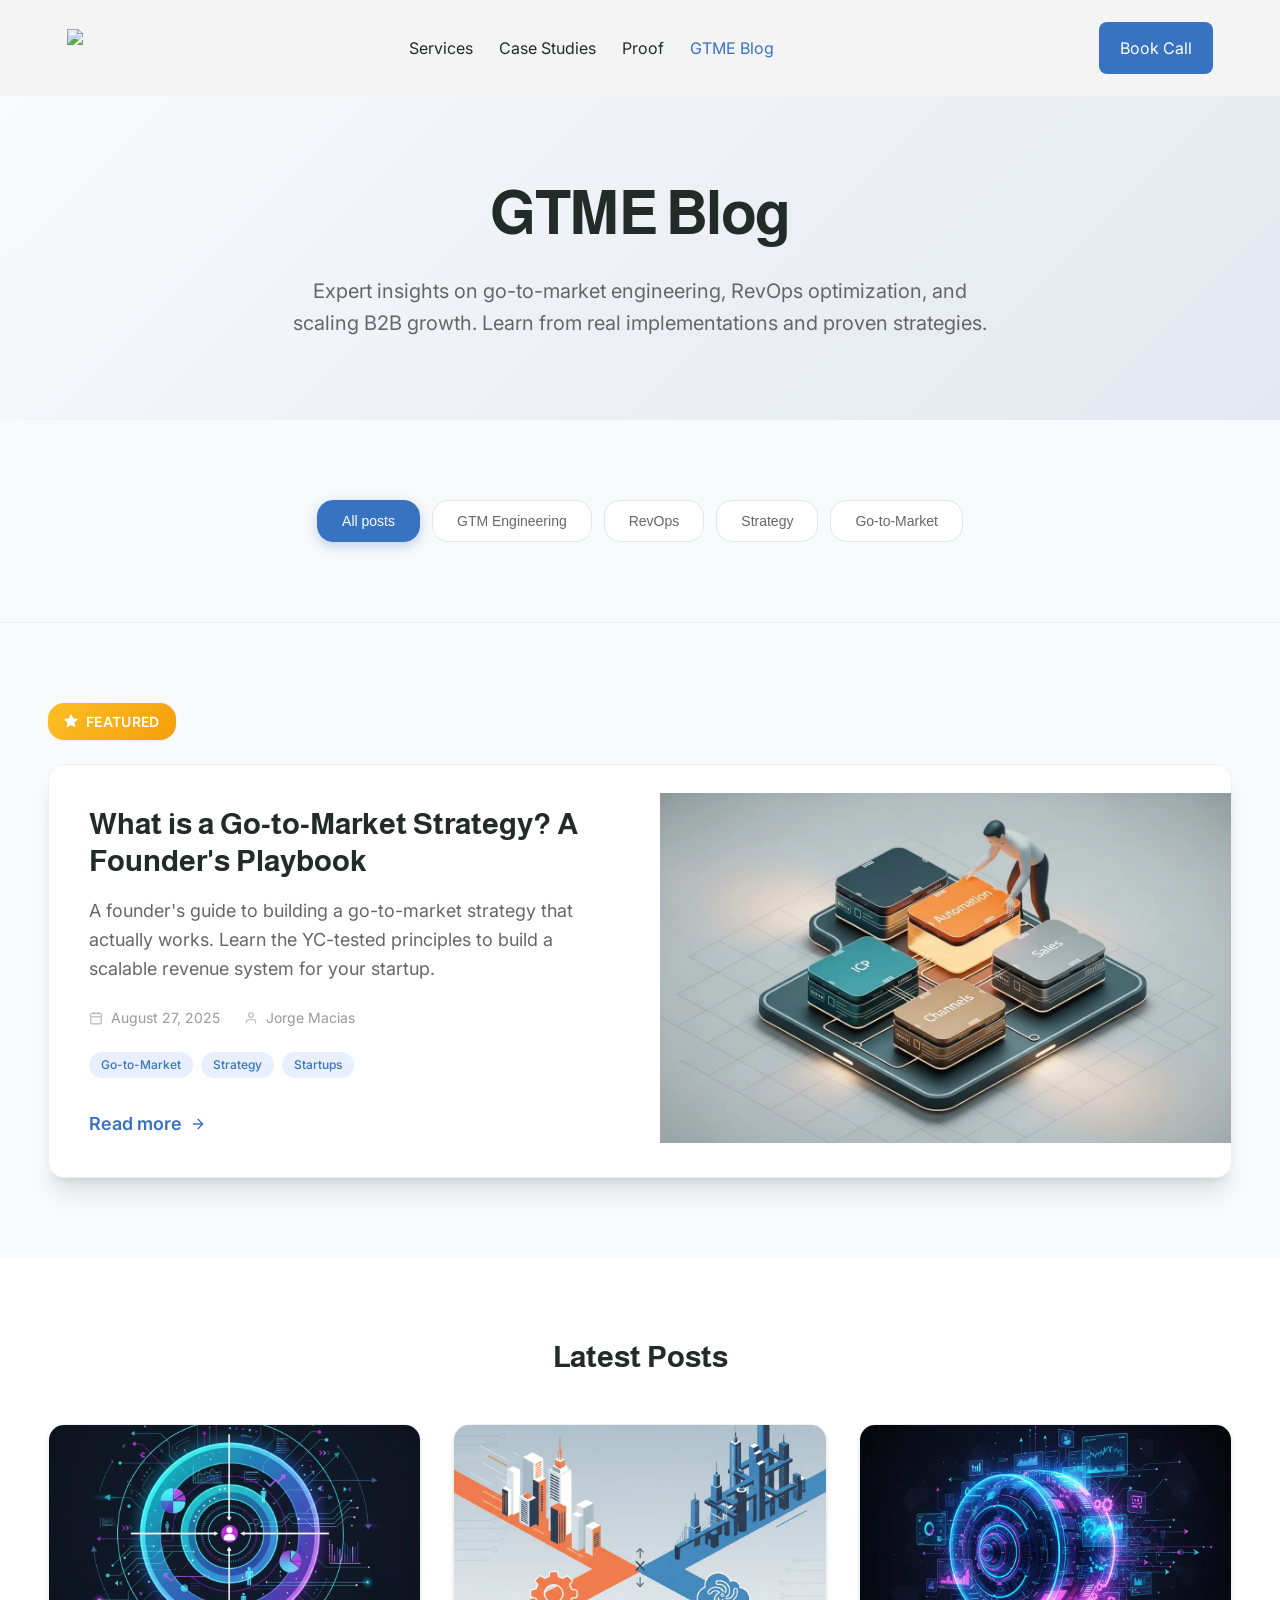
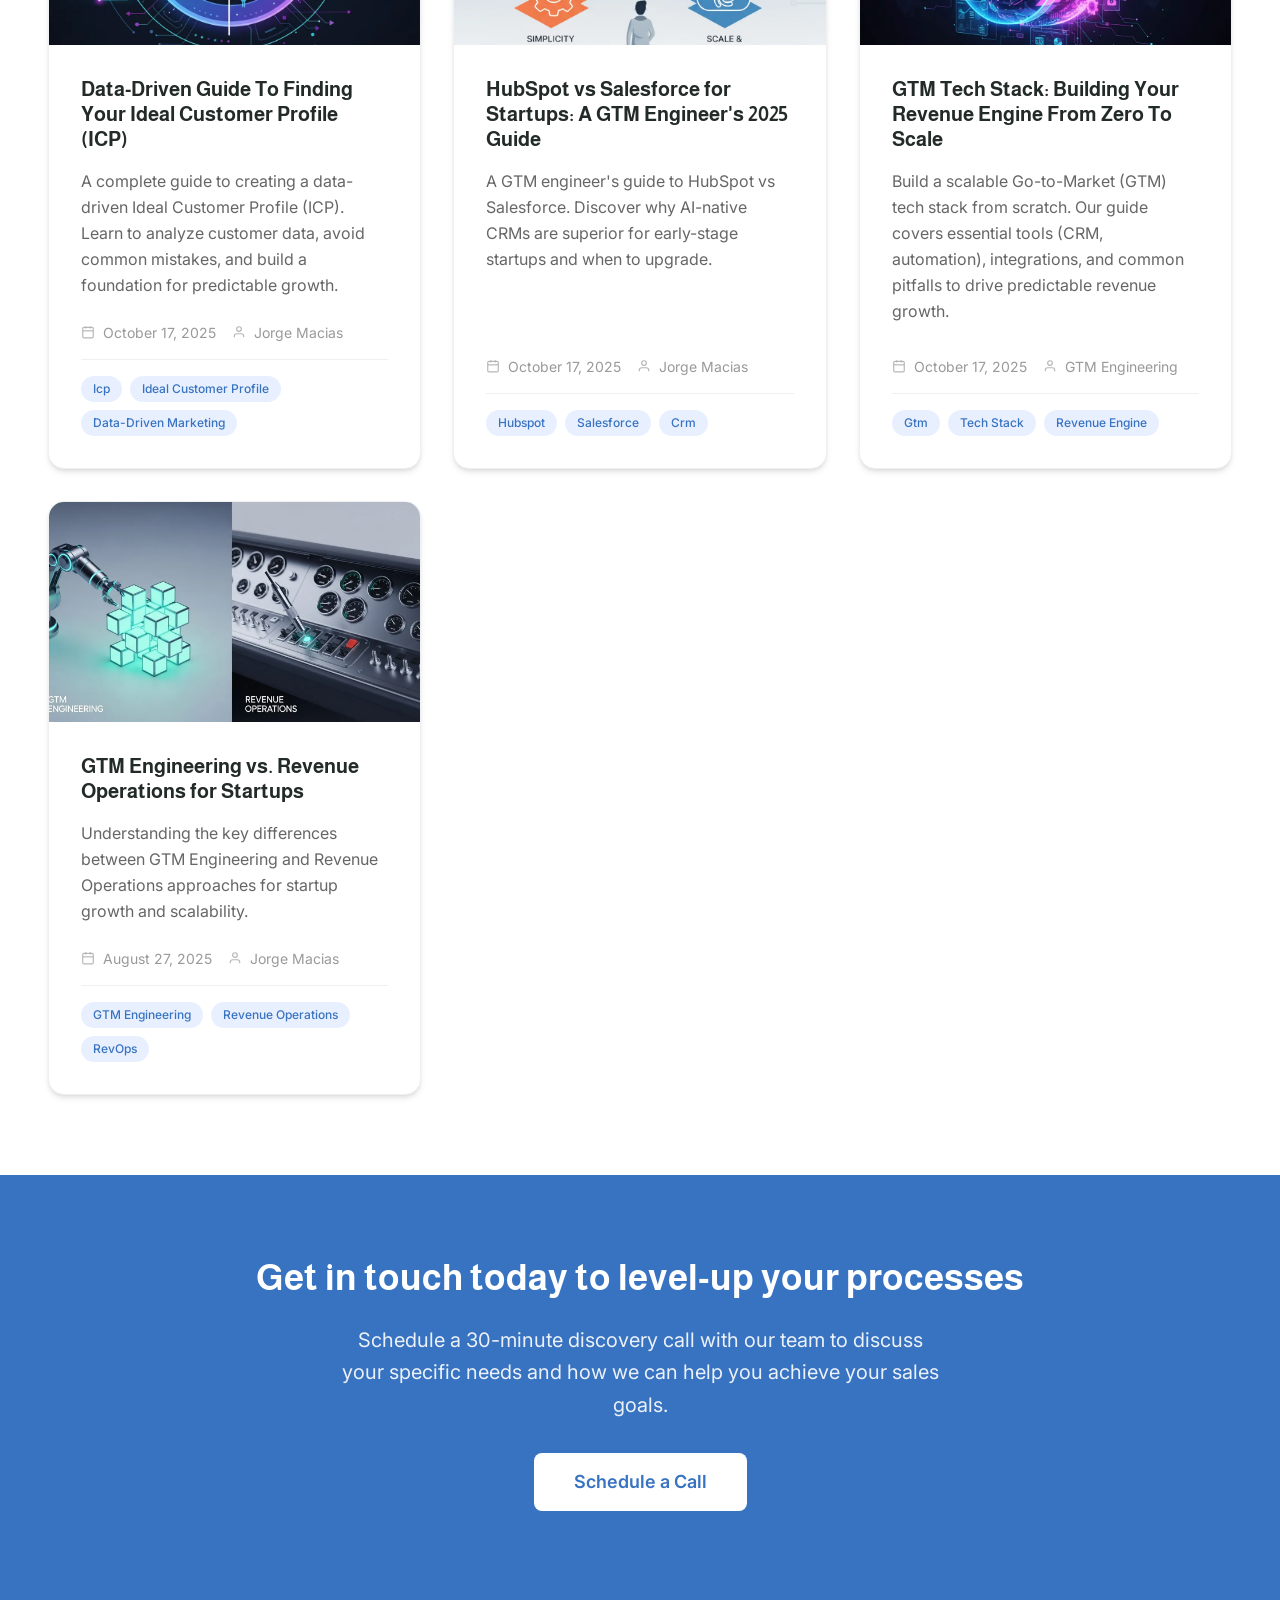
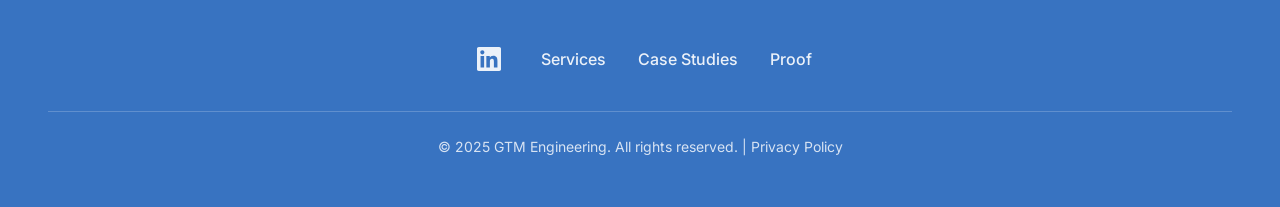
==== commit 0d1f2e5c: "ci: update drafts/index manifest and homepage cards [skip ci]" ====
--- a/index.html
+++ b/index.html
@@ -372,6 +372,102 @@
                     <h2 class="section-title">Latest Posts</h2>
                     <div class="blog-grid">
                         <!-- Regular Blog Posts -->
+                                    <article class="post-card">
+              <a href="posts/data-driven-guide-ideal-customer-profile-icp.html" class="post-card-image" role="img" aria-label="Data-Driven Guide To Finding Your Ideal Customer Profile (ICP) post thumbnail">
+                    <img
+                        src="/assets/data-driven-guide-ideal-customer-profile-icp.webp"
+                        alt="Data-Driven Guide To Finding Your Ideal Customer Profile (ICP) illustration"
+                        style="width: 100%; height: 100%; object-fit: cover;"
+                    />
+                </a>
+              <div class="post-card-content">
+                <h3 class="post-card-title">
+                  <a href="posts/data-driven-guide-ideal-customer-profile-icp.html"
+                    >Data-Driven Guide To Finding Your Ideal Customer Profile (ICP)</a
+                  >
+                </h3>
+                <p class="post-card-excerpt">
+                  A complete guide to creating a data-driven Ideal Customer Profile (ICP). Learn to analyze customer data, avoid common mistakes, and build a foundation for predictable growth.
+                </p>
+                <div class="post-card-meta">
+                  <span class="post-card-date">
+                    <svg
+                      width="16"
+                      height="16"
+                      viewBox="0 0 24 24"
+                      fill="none"
+                      xmlns="http://www.w3.org/2000/svg"
+                      aria-hidden="true"
+                    >
+                      <rect
+                        x="3"
+                        y="4"
+                        width="18"
+                        height="18"
+                        rx="2"
+                        ry="2"
+                        stroke="currentColor"
+                        stroke-width="2"
+                      />
+                      <line
+                        x1="16"
+                        y1="2"
+                        x2="16"
+                        y2="6"
+                        stroke="currentColor"
+                        stroke-width="2"
+                      />
+                      <line
+                        x1="8"
+                        y1="2"
+                        x2="8"
+                        y2="6"
+                        stroke="currentColor"
+                        stroke-width="2"
+                      />
+                      <line
+                        x1="3"
+                        y1="10"
+                        x2="21"
+                        y2="10"
+                        stroke="currentColor"
+                        stroke-width="2"
+                      />
+                    </svg>
+                    October 17, 2025
+                  </span>
+                  <span class="post-card-author">
+                    <svg
+                      width="16"
+                      height="16"
+                      viewBox="0 0 24 24"
+                      fill="none"
+                      xmlns="http://www.w3.org/2000/svg"
+                      aria-hidden="true"
+                    >
+                      <path
+                        d="M20 21v-2a4 4 0 0 0-4-4H8a4 4 0 0 0-4 4v2"
+                        stroke="currentColor"
+                        stroke-width="2"
+                      />
+                      <circle
+                        cx="12"
+                        cy="7"
+                        r="4"
+                        stroke="currentColor"
+                        stroke-width="2"
+                      />
+                    </svg>
+                    Jorge Macias
+                  </span>
+                </div>
+                <div class="post-card-tags">
+                  <a href="#" class="post-tag">Icp</a> <a href="#" class="post-tag">Ideal Customer Profile</a> <a href="#" class="post-tag">Data-Driven Marketing</a>
+                </div>
+              </div>
+            </article>
+
+
                                     <article class="post-card">
               <a href="posts/hubspot-vs-salesforce-for-startups.html" class="post-card-image" role="img" aria-label="HubSpot vs Salesforce for Startups: A GTM Engineer's 2025 Guide post thumbnail">
                     <img
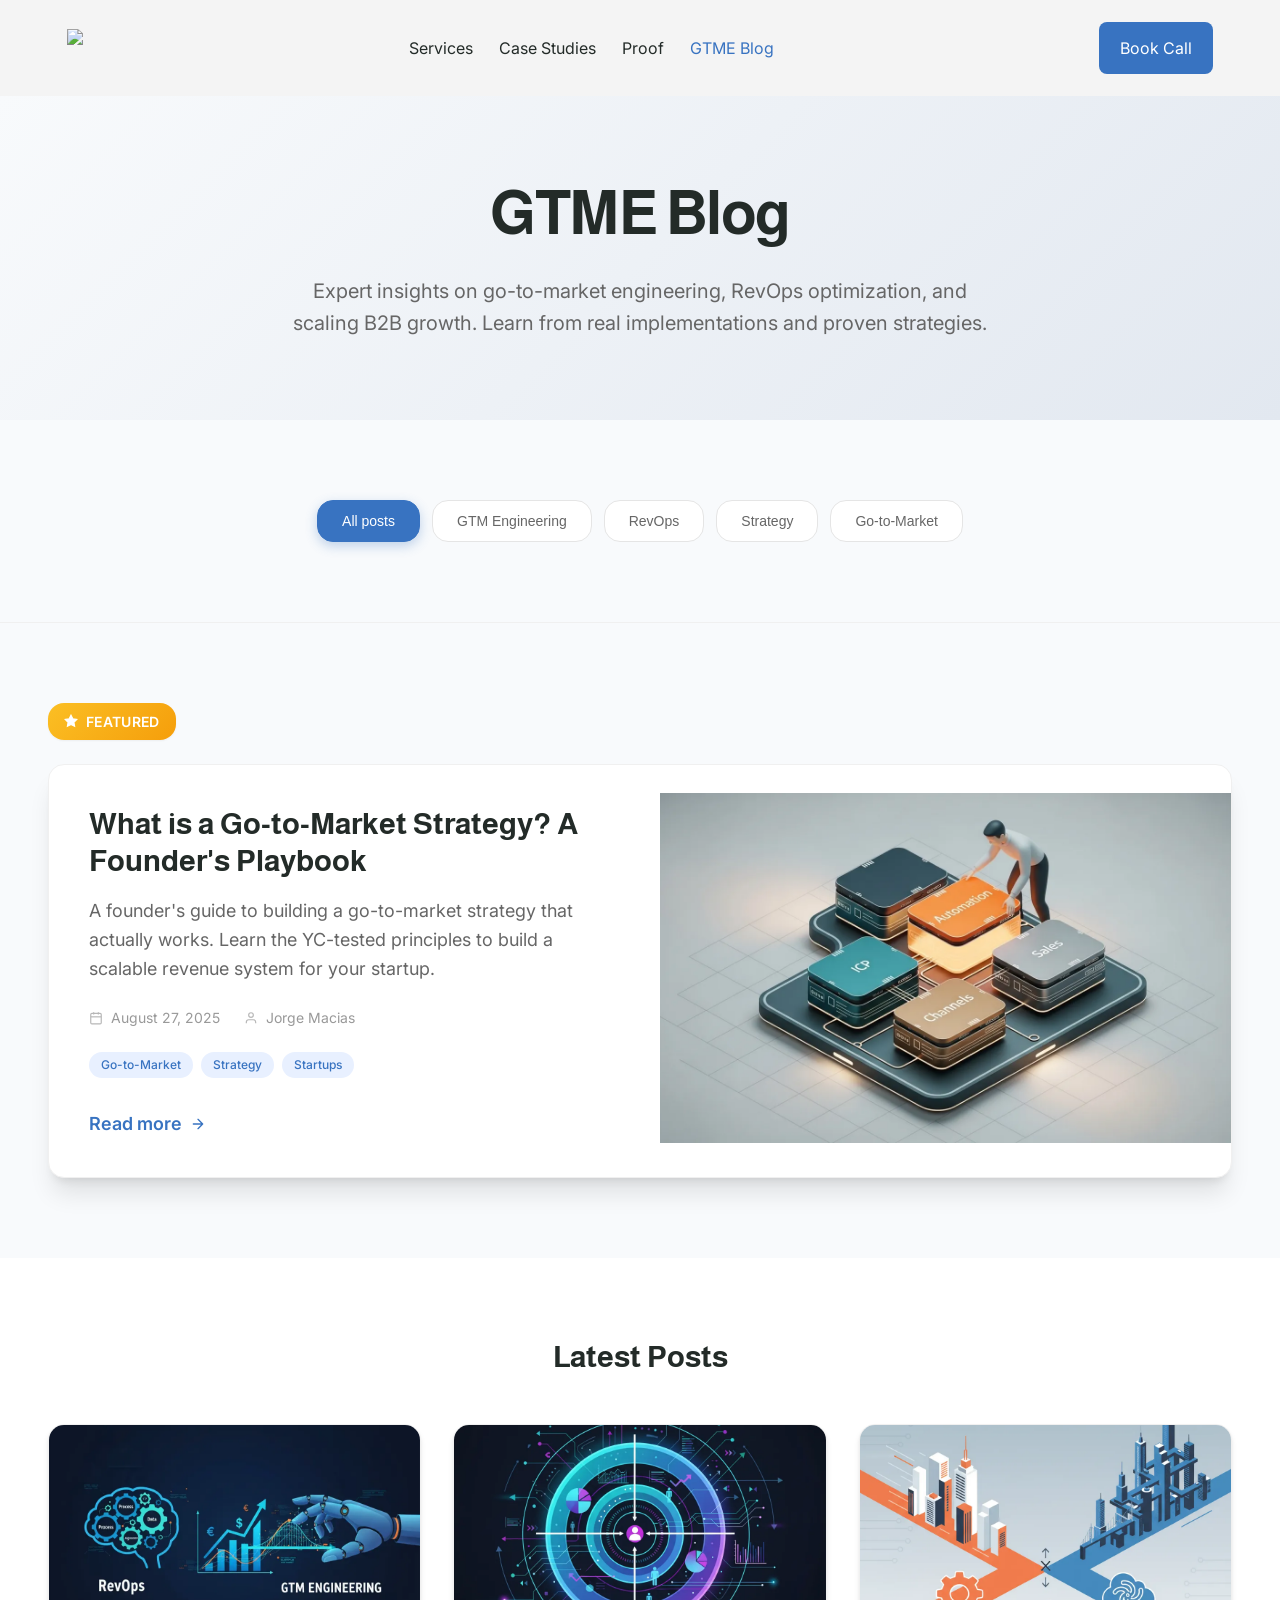
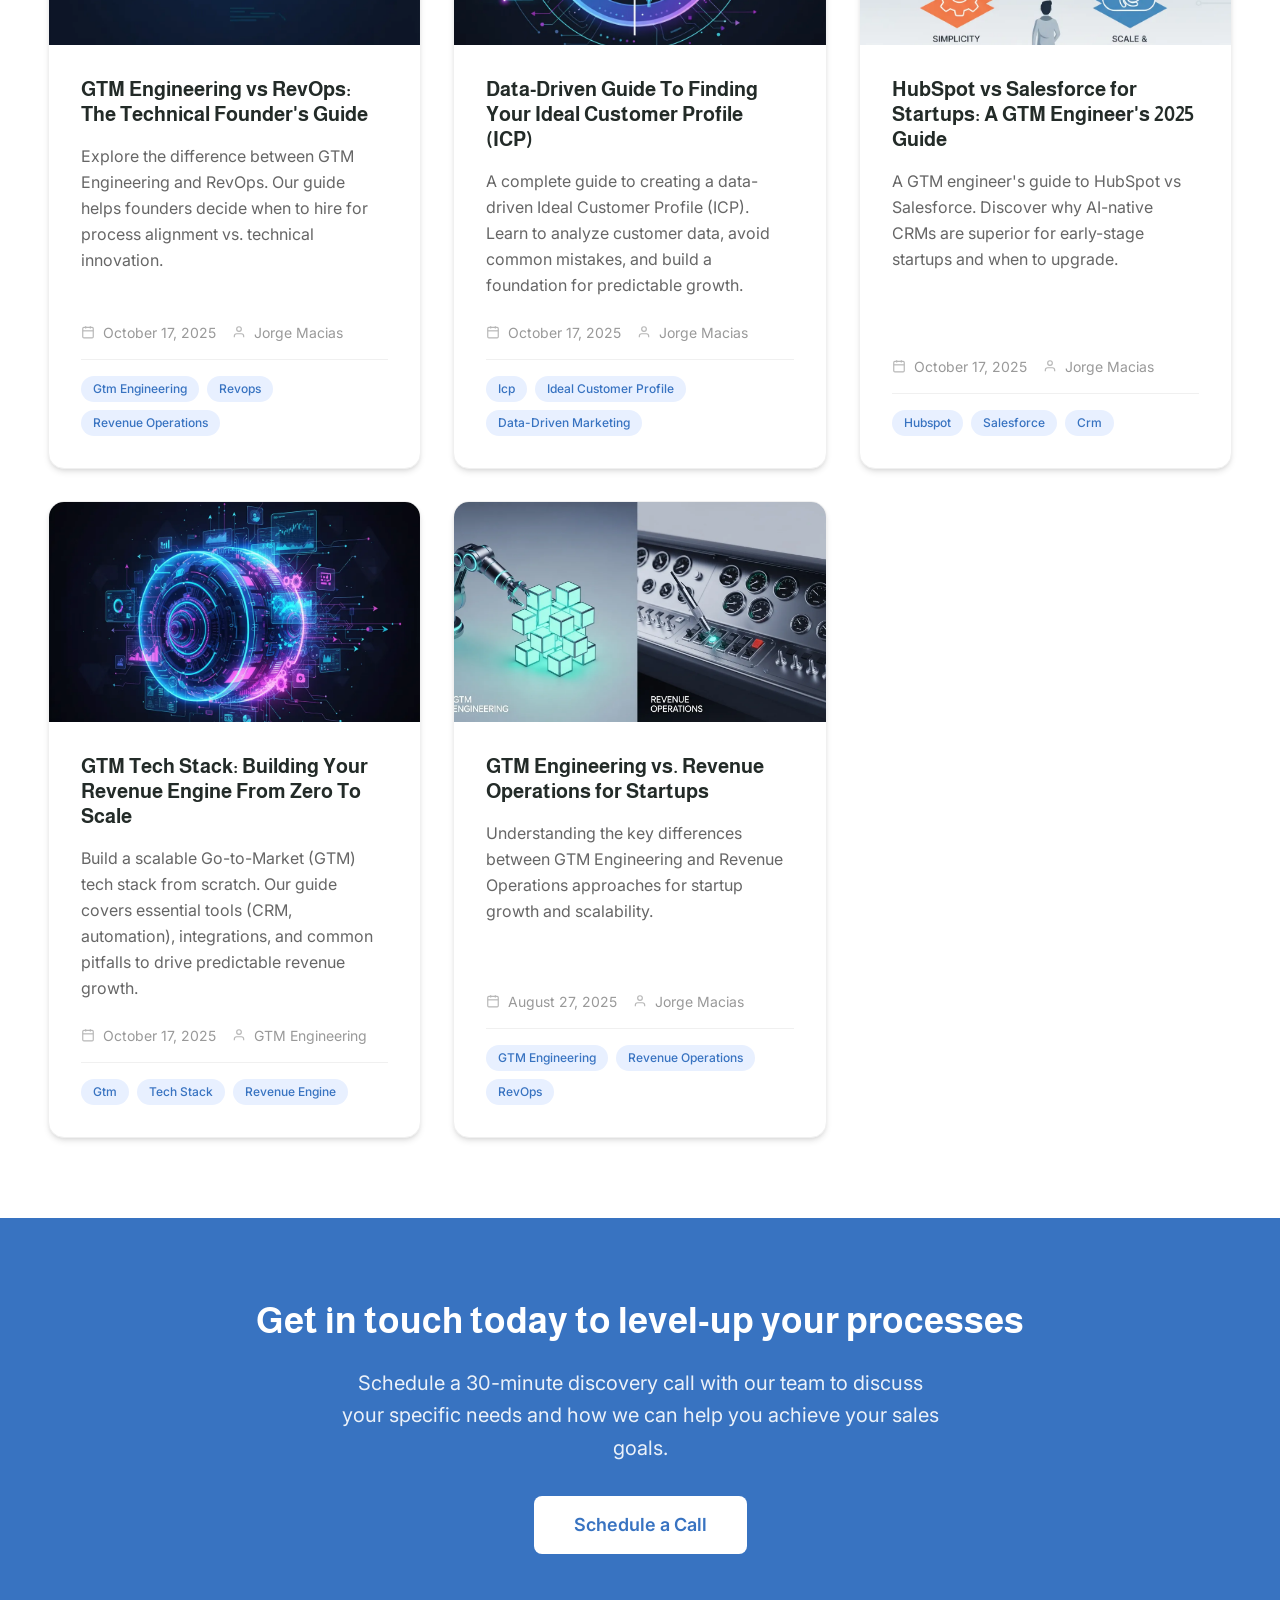
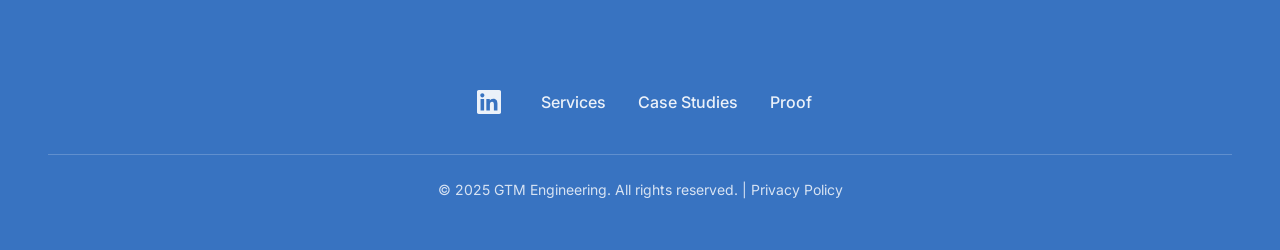
==== commit 0c159103: "ci: update drafts/index manifest and homepage cards [skip ci]" ====
--- a/index.html
+++ b/index.html
@@ -372,6 +372,102 @@
                     <h2 class="section-title">Latest Posts</h2>
                     <div class="blog-grid">
                         <!-- Regular Blog Posts -->
+                                    <article class="post-card">
+              <a href="posts/gtm-engineering-vs-revops.html" class="post-card-image" role="img" aria-label="GTM Engineering vs RevOps: The Technical Founder's Guide post thumbnail">
+                    <img
+                        src="/assets/gtm-engineering-vs-revops.webp"
+                        alt="GTM Engineering vs RevOps: The Technical Founder's Guide illustration"
+                        style="width: 100%; height: 100%; object-fit: cover;"
+                    />
+                </a>
+              <div class="post-card-content">
+                <h3 class="post-card-title">
+                  <a href="posts/gtm-engineering-vs-revops.html"
+                    >GTM Engineering vs RevOps: The Technical Founder's Guide</a
+                  >
+                </h3>
+                <p class="post-card-excerpt">
+                  Explore the difference between GTM Engineering and RevOps. Our guide helps founders decide when to hire for process alignment vs. technical innovation.
+                </p>
+                <div class="post-card-meta">
+                  <span class="post-card-date">
+                    <svg
+                      width="16"
+                      height="16"
+                      viewBox="0 0 24 24"
+                      fill="none"
+                      xmlns="http://www.w3.org/2000/svg"
+                      aria-hidden="true"
+                    >
+                      <rect
+                        x="3"
+                        y="4"
+                        width="18"
+                        height="18"
+                        rx="2"
+                        ry="2"
+                        stroke="currentColor"
+                        stroke-width="2"
+                      />
+                      <line
+                        x1="16"
+                        y1="2"
+                        x2="16"
+                        y2="6"
+                        stroke="currentColor"
+                        stroke-width="2"
+                      />
+                      <line
+                        x1="8"
+                        y1="2"
+                        x2="8"
+                        y2="6"
+                        stroke="currentColor"
+                        stroke-width="2"
+                      />
+                      <line
+                        x1="3"
+                        y1="10"
+                        x2="21"
+                        y2="10"
+                        stroke="currentColor"
+                        stroke-width="2"
+                      />
+                    </svg>
+                    October 17, 2025
+                  </span>
+                  <span class="post-card-author">
+                    <svg
+                      width="16"
+                      height="16"
+                      viewBox="0 0 24 24"
+                      fill="none"
+                      xmlns="http://www.w3.org/2000/svg"
+                      aria-hidden="true"
+                    >
+                      <path
+                        d="M20 21v-2a4 4 0 0 0-4-4H8a4 4 0 0 0-4 4v2"
+                        stroke="currentColor"
+                        stroke-width="2"
+                      />
+                      <circle
+                        cx="12"
+                        cy="7"
+                        r="4"
+                        stroke="currentColor"
+                        stroke-width="2"
+                      />
+                    </svg>
+                    Jorge Macias
+                  </span>
+                </div>
+                <div class="post-card-tags">
+                  <a href="#" class="post-tag">Gtm Engineering</a> <a href="#" class="post-tag">Revops</a> <a href="#" class="post-tag">Revenue Operations</a>
+                </div>
+              </div>
+            </article>
+
+
                                     <article class="post-card">
               <a href="posts/data-driven-guide-ideal-customer-profile-icp.html" class="post-card-image" role="img" aria-label="Data-Driven Guide To Finding Your Ideal Customer Profile (ICP) post thumbnail">
                     <img
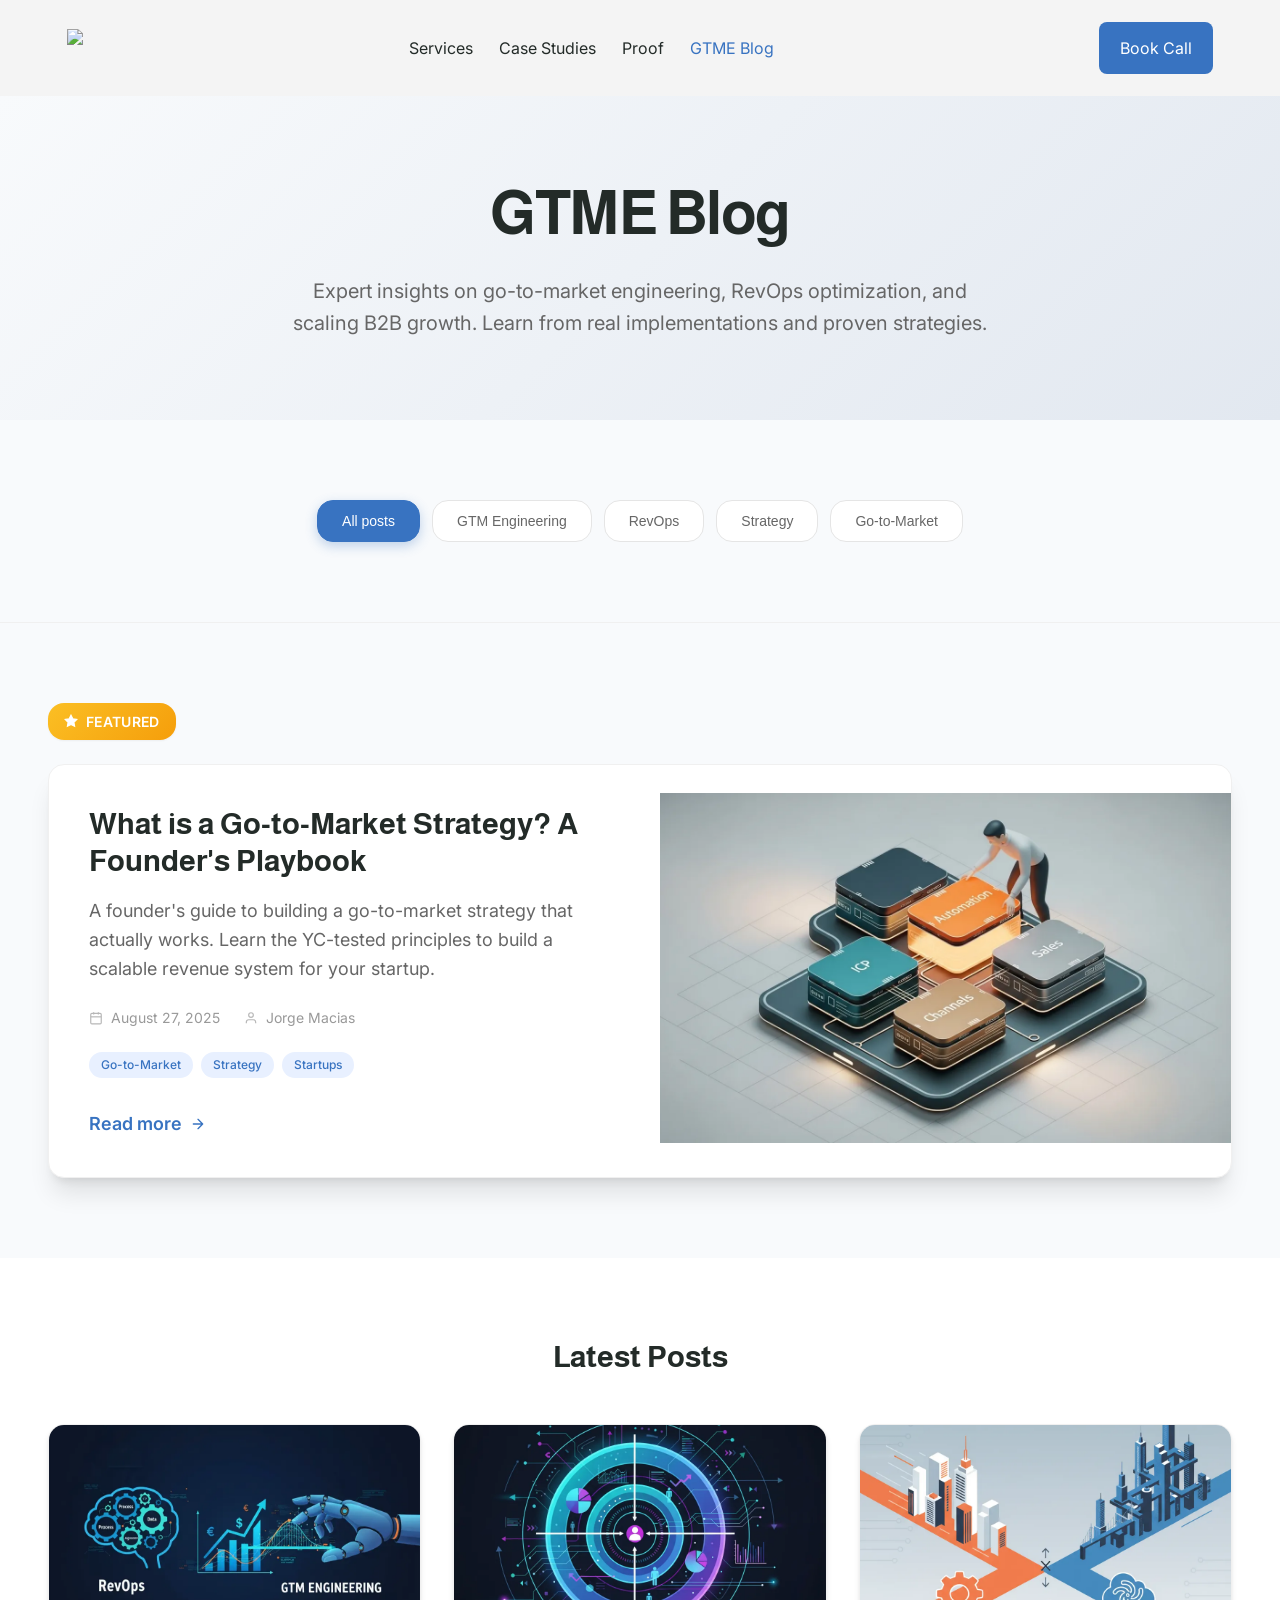
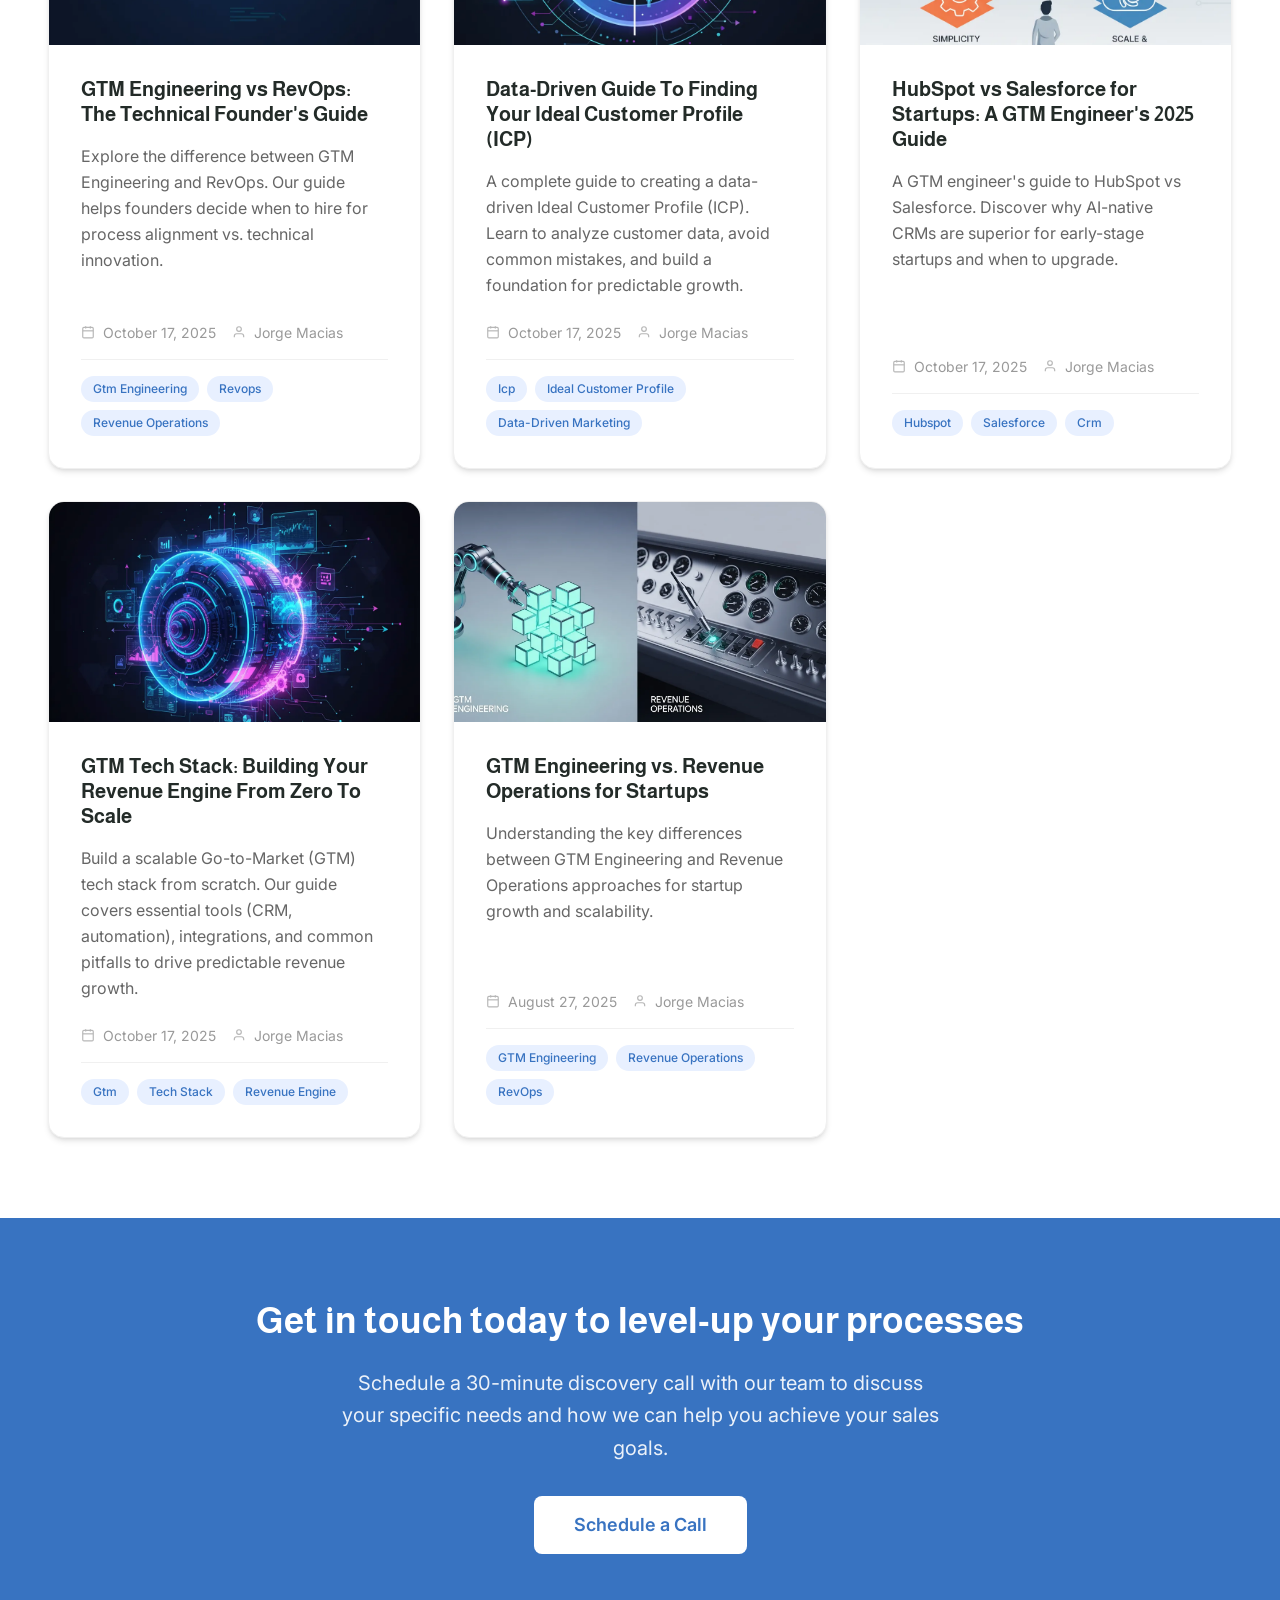
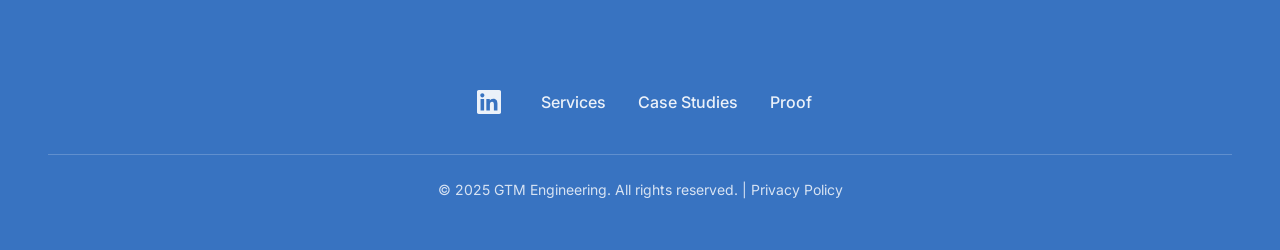
==== commit b2ef538b: "fix(index.html): ✏️ Update author name in post card The author's name in the post card was incorrect" ====
--- a/index.html
+++ b/index.html
@@ -746,7 +746,7 @@
                         stroke-width="2"
                       />
                     </svg>
-                    GTM Engineering
+                    Jorge Macias
                   </span>
                 </div>
                 <div class="post-card-tags">
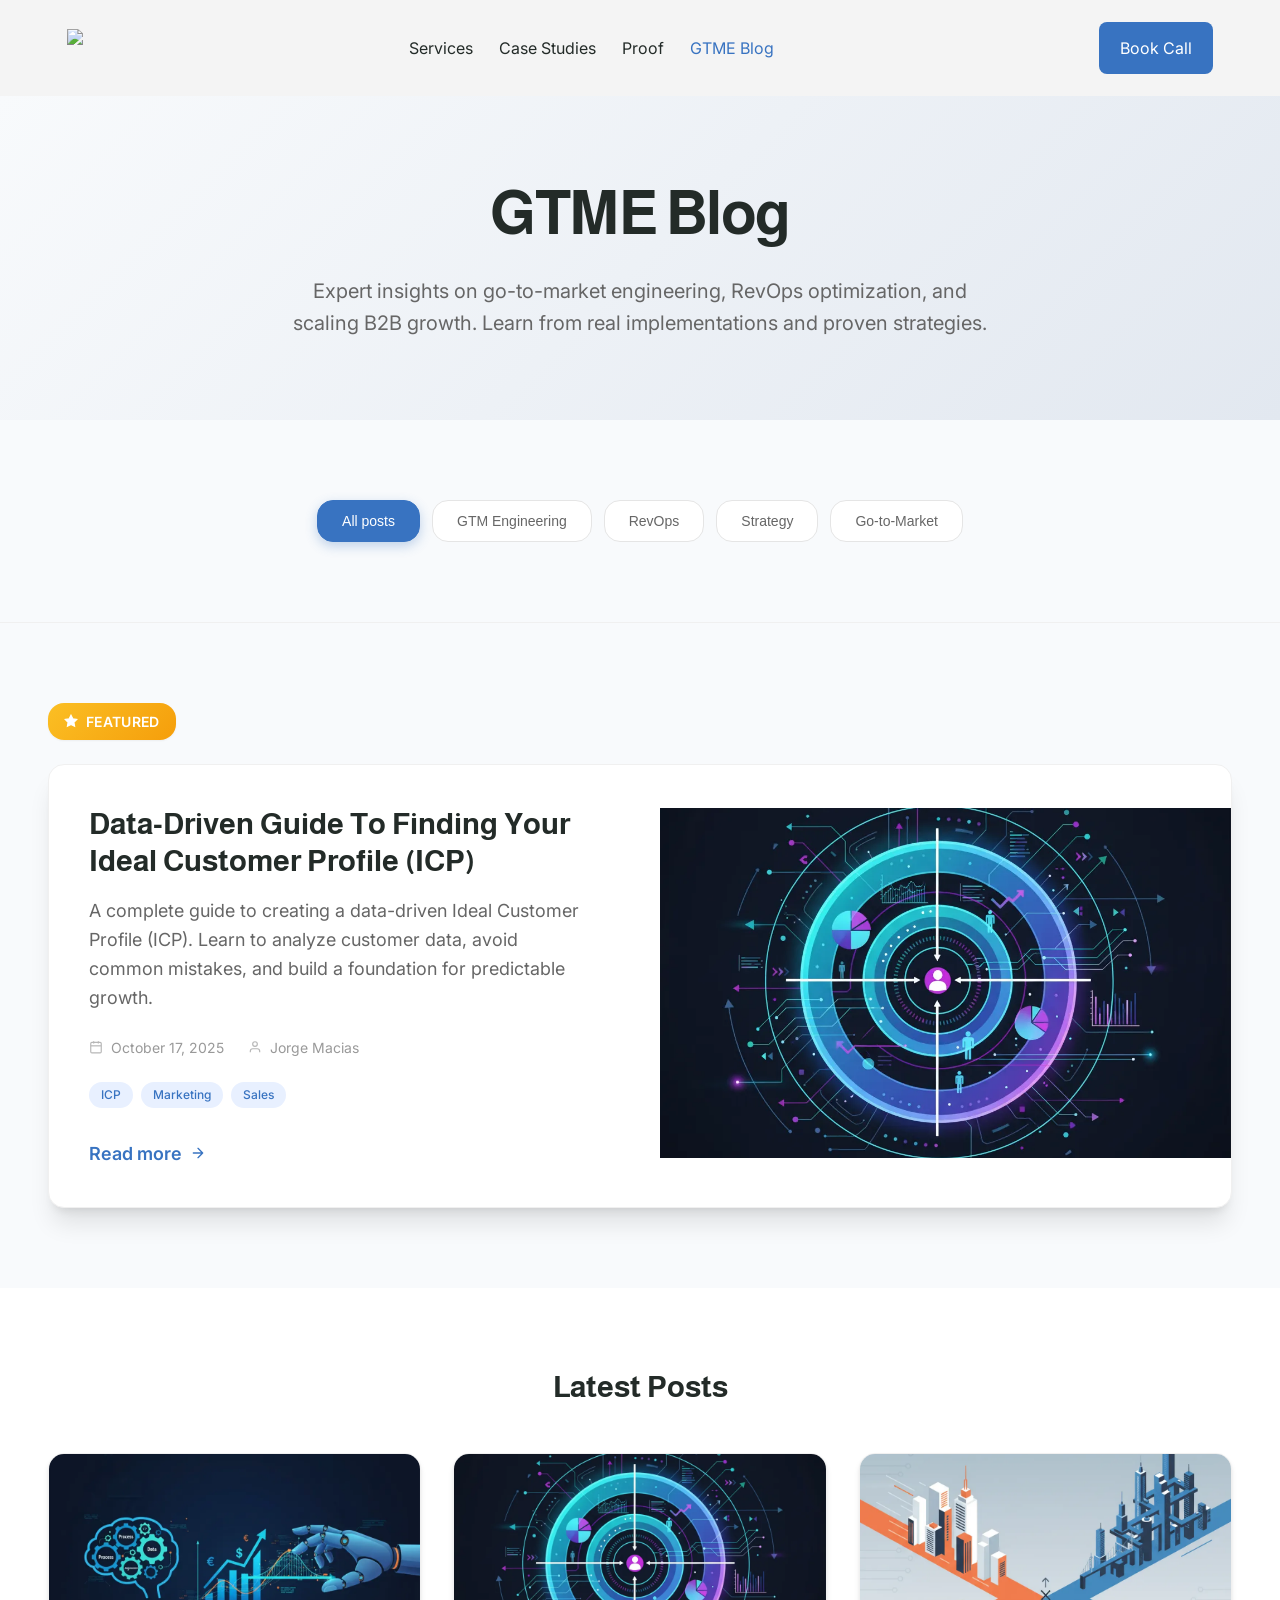
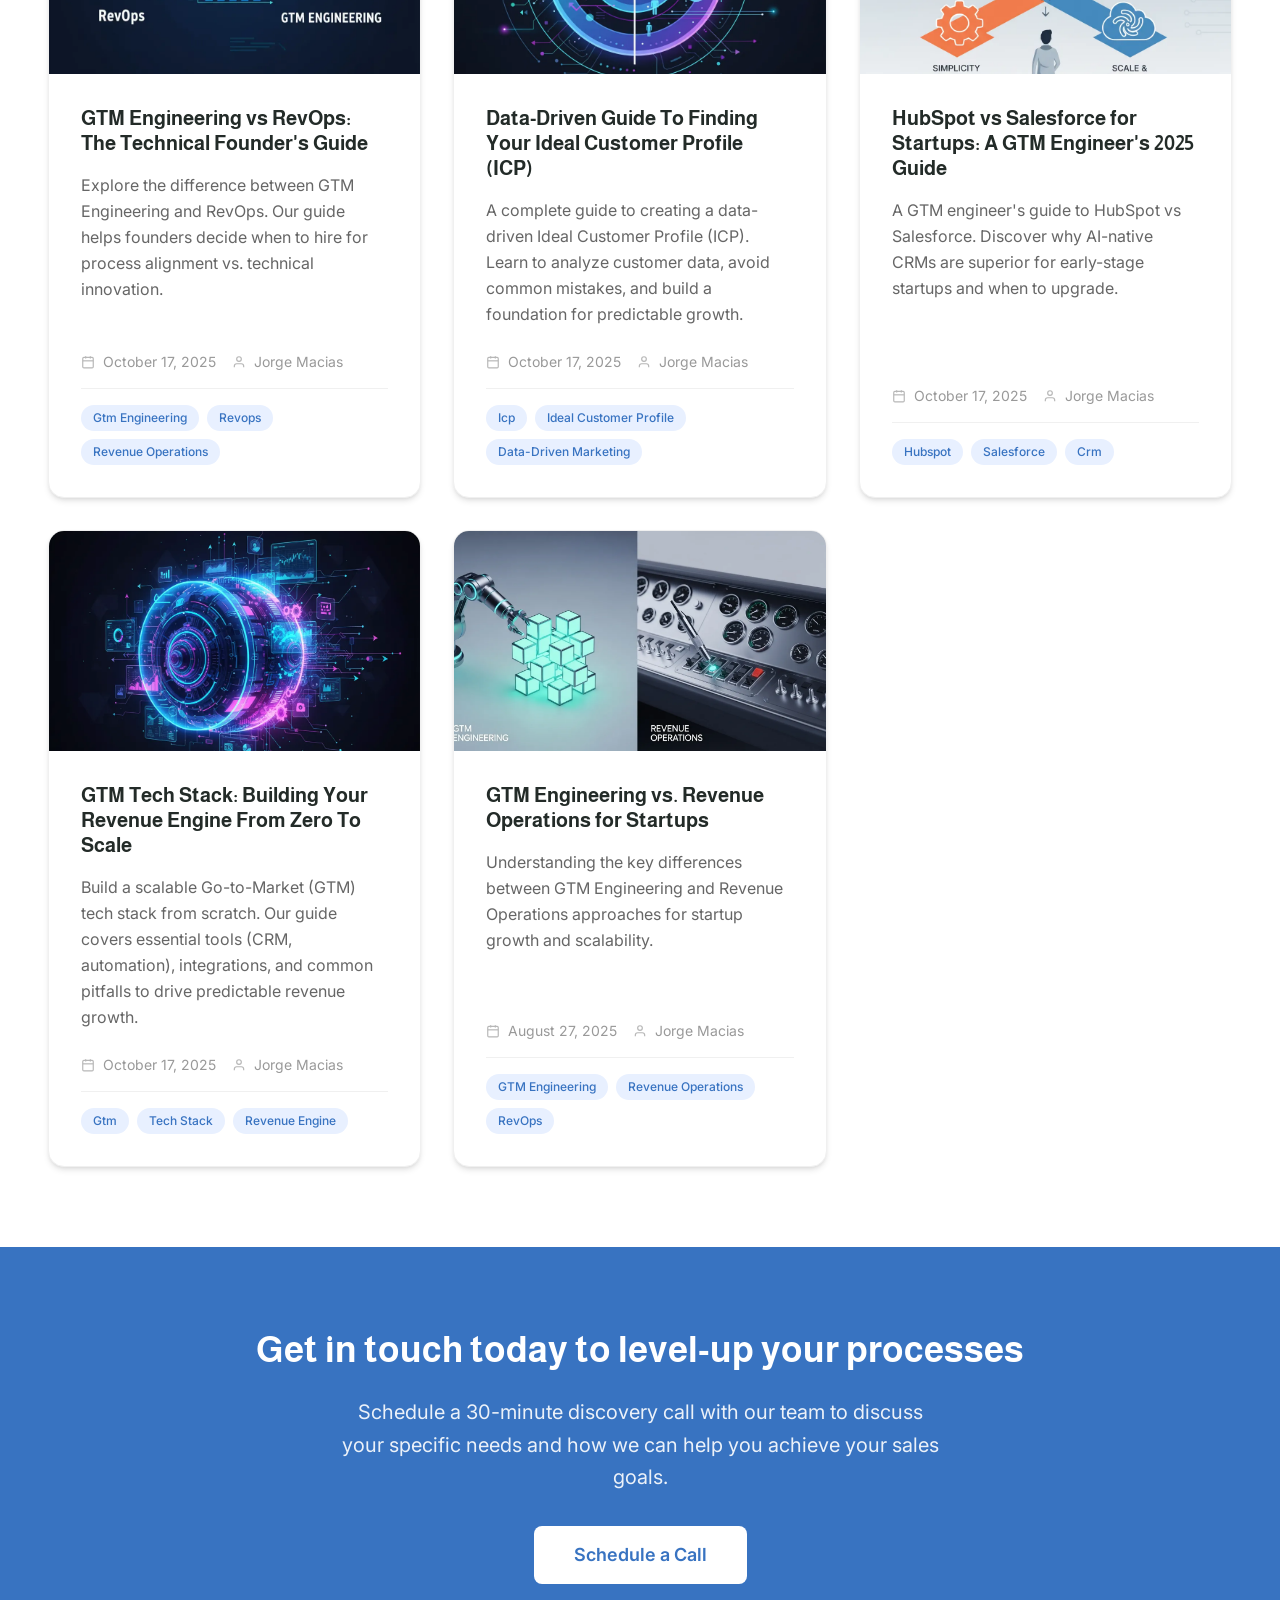
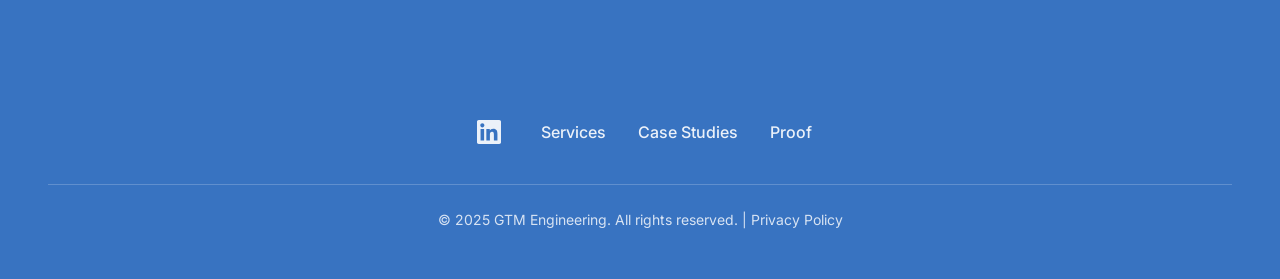
==== commit 343b004e: "feat(blog): ✨ Add new blog posts and update feed This commit introduces three new blog posts to the " ====
--- a/index.html
+++ b/index.html
@@ -260,17 +260,16 @@
                         Featured
                     </div>
 
-                    <article class="featured-post" data-tags="go-to-market,strategy,startups">
+                    <article class="featured-post" data-tags="icp,marketing,sales">
                         <div class="featured-post-content">
                             <header class="featured-post-header">
                                 <h2 class="featured-post-title">
-                                    <a href="posts/what-is-a-go-to-market-strategy-founders-playbook.html">
-                                        What is a Go-to-Market Strategy? A Founder's Playbook
+                                    <a href="posts/data-driven-guide-ideal-customer-profile-icp.html">
+                                        Data-Driven Guide To Finding Your Ideal Customer Profile (ICP)
                                     </a>
                                 </h2>
                                 <p class="featured-post-excerpt">
-                                    A founder's guide to building a go-to-market strategy that actually works. Learn the
-                                    YC-tested principles to build a scalable revenue system for your startup.
+                                    A complete guide to creating a data-driven Ideal Customer Profile (ICP). Learn to analyze customer data, avoid common mistakes, and build a foundation for predictable growth.
                                 </p>
                             </header>
 
@@ -298,7 +297,7 @@
                                         <line x1="8" y1="2" x2="8" y2="6" stroke="currentColor" stroke-width="2" />
                                         <line x1="3" y1="10" x2="21" y2="10" stroke="currentColor" stroke-width="2" />
                                     </svg>
-                                    August 27, 2025
+                                    October 17, 2025
                                 </span>
                                 <span class="post-meta-author">
                                     <svg
@@ -321,13 +320,13 @@
                             </div>
 
                             <div class="featured-post-tags">
-                                <a href="#" class="post-tag">Go-to-Market</a>
-                                <a href="#" class="post-tag">Strategy</a>
-                                <a href="#" class="post-tag">Startups</a>
+                                <a href="#" class="post-tag">ICP</a>
+                                <a href="#" class="post-tag">Marketing</a>
+                                <a href="#" class="post-tag">Sales</a>
                             </div>
 
                             <a
-                                href="posts/what-is-a-go-to-market-strategy-founders-playbook.html"
+                                href="posts/data-driven-guide-ideal-customer-profile-icp.html"
                                 class="featured-post-cta"
                             >
                                 Read more
@@ -352,12 +351,12 @@
 
                         <div class="featured-post-image">
                             <a
-                                href="posts/what-is-a-go-to-market-strategy-founders-playbook.html"
-                                aria-label="Read What is GTM Marketing? An Engineering Approach to Growth"
+                                href="posts/data-driven-guide-ideal-customer-profile-icp.html"
+                                aria-label="Read Data-Driven Guide To Finding Your Ideal Customer Profile (ICP)"
                             >
                                 <img
-                                    src="assets/gtm-revenue-system-illustration.webp"
-                                    alt="3D isometric illustration of GTM strategy components including ICP, Sales, Marketing modules with a person optimizing the system"
+                                    src="assets/data-driven-guide-ideal-customer-profile-icp.webp"
+                                    alt="A futuristic circular target with a person icon at the center, representing an Ideal Customer Profile."
                                     loading="lazy"
                                 />
                             </a>
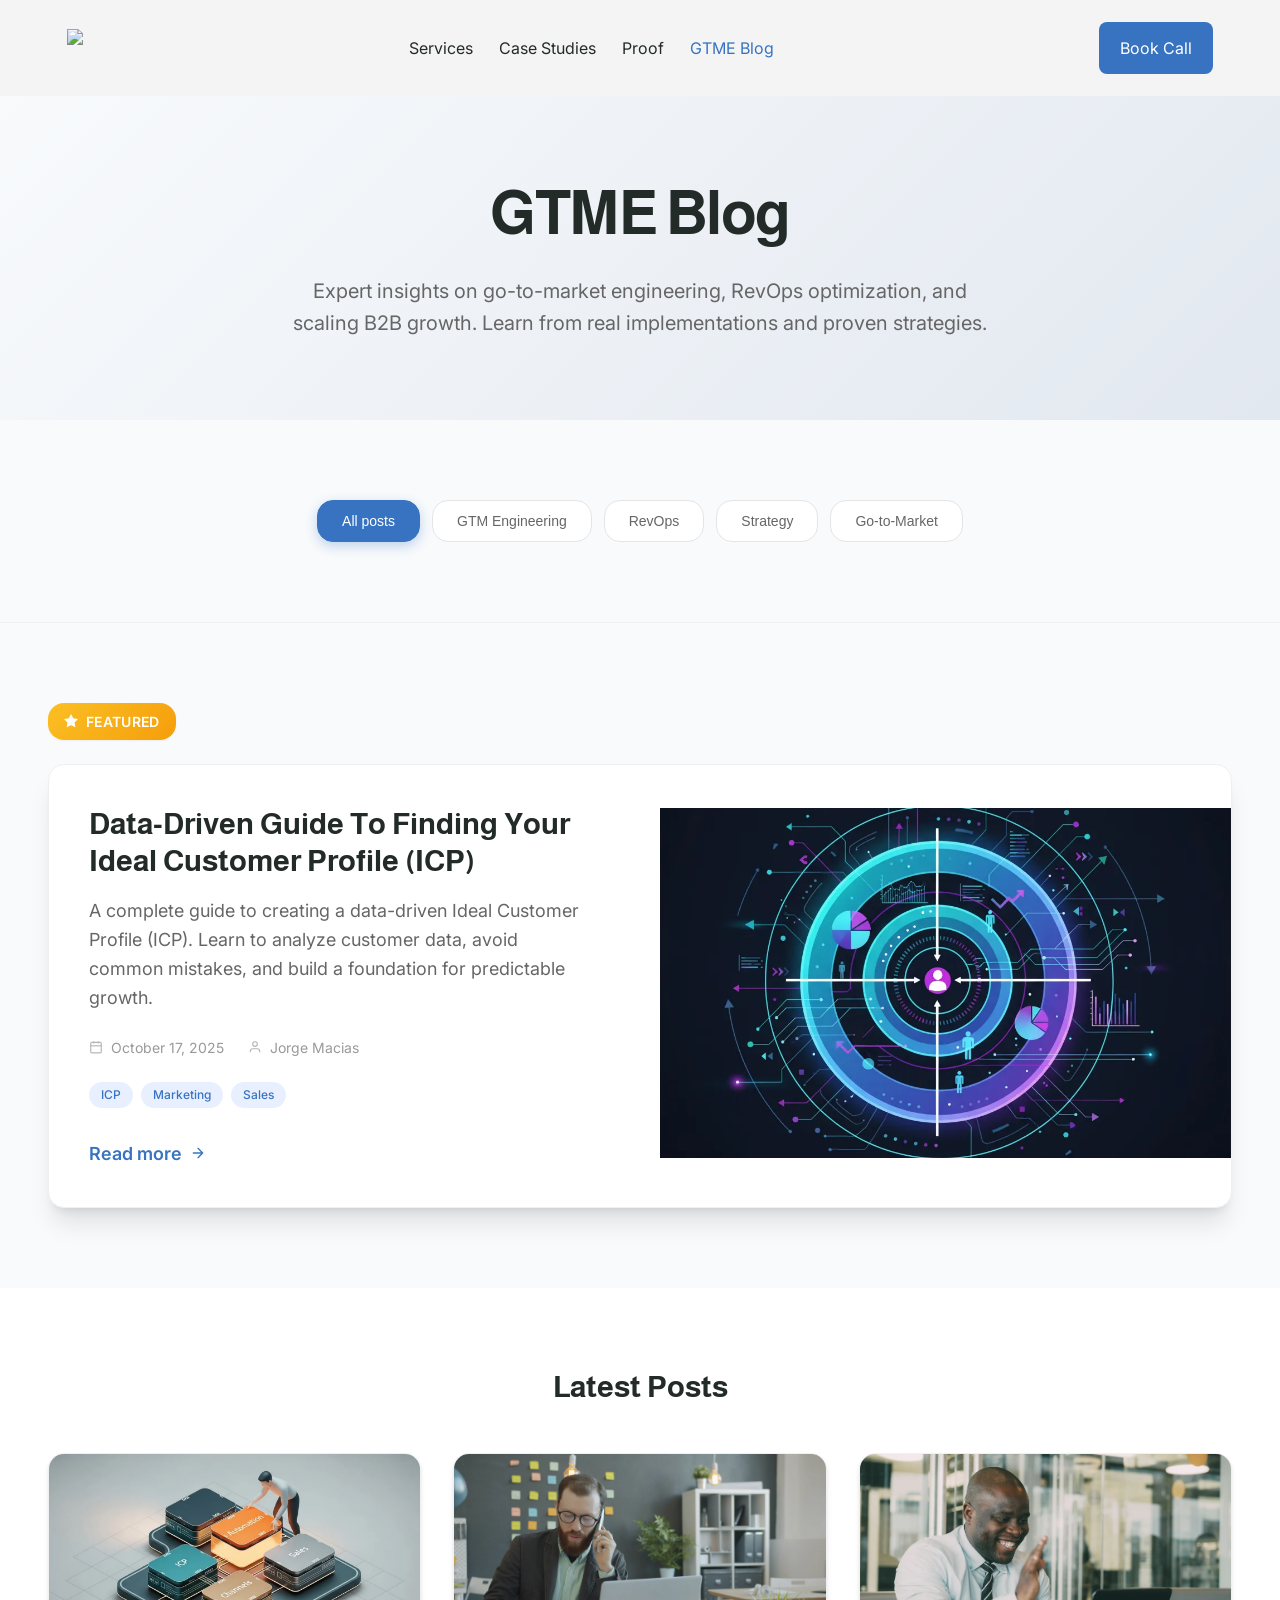
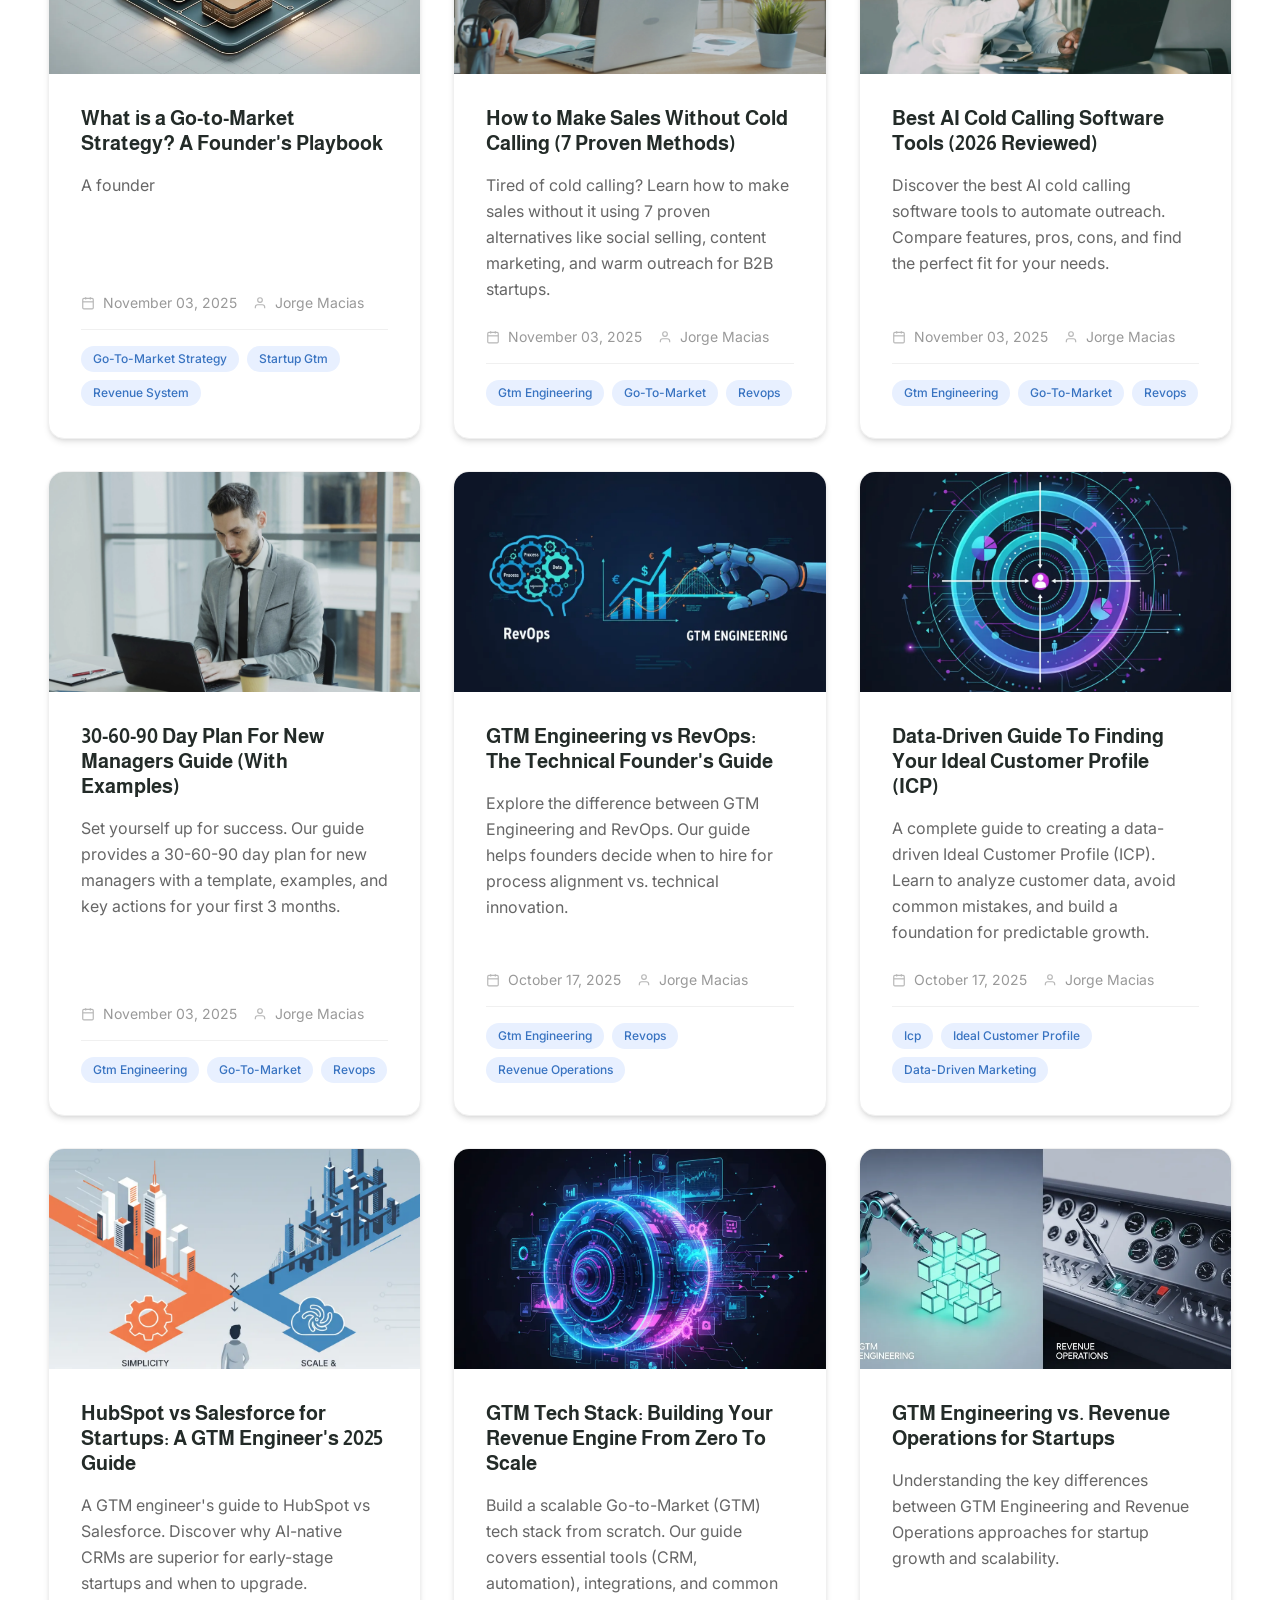
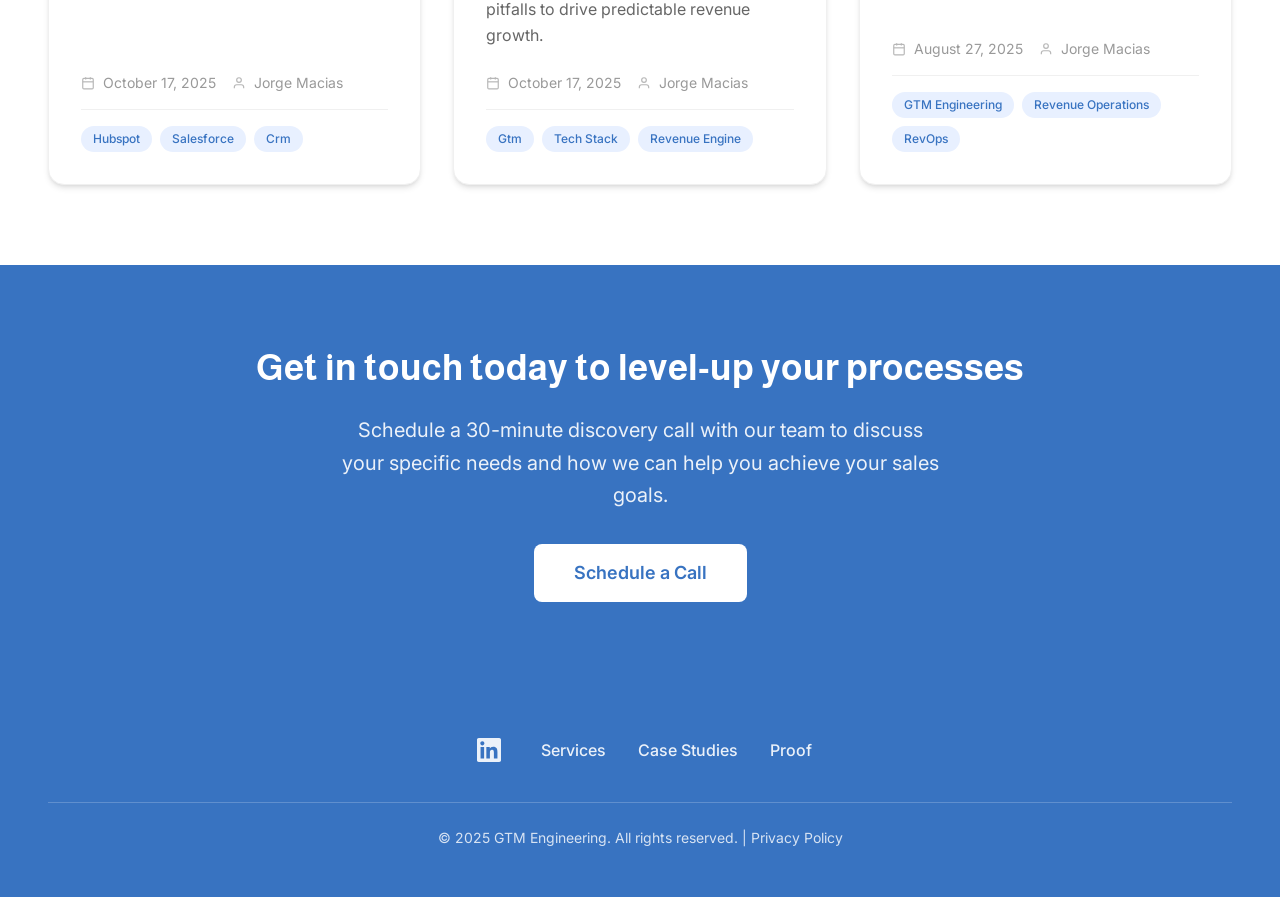
==== commit c23a4cb1: "ci: automated blog updates [skip ci] - Updated sitemap.xml - Updated feed.xml (RSS) - Updated blog m" ====
--- a/index.html
+++ b/index.html
@@ -260,7 +260,7 @@
                         Featured
                     </div>
 
-                    <article class="featured-post" data-tags="icp,marketing,sales">
+                    <article class="featured-post" data-tags="strategy,go-to-market">
                         <div class="featured-post-content">
                             <header class="featured-post-header">
                                 <h2 class="featured-post-title">
@@ -372,6 +372,390 @@
                     <div class="blog-grid">
                         <!-- Regular Blog Posts -->
                                     <article class="post-card">
+              <a href="posts/what-is-a-go-to-market-strategy-founders-playbook.html" class="post-card-image" role="img" aria-label="What is a Go-to-Market Strategy? A Founder's Playbook post thumbnail">
+                    <img
+                        src="/assets/gtm-revenue-system-illustration.webp"
+                        alt="What is a Go-to-Market Strategy? A Founder's Playbook illustration"
+                        style="width: 100%; height: 100%; object-fit: cover;"
+                    />
+                </a>
+              <div class="post-card-content">
+                <h3 class="post-card-title">
+                  <a href="posts/what-is-a-go-to-market-strategy-founders-playbook.html"
+                    >What is a Go-to-Market Strategy? A Founder's Playbook</a
+                  >
+                </h3>
+                <p class="post-card-excerpt">
+                  A founder
+                </p>
+                <div class="post-card-meta">
+                  <span class="post-card-date">
+                    <svg
+                      width="16"
+                      height="16"
+                      viewBox="0 0 24 24"
+                      fill="none"
+                      xmlns="http://www.w3.org/2000/svg"
+                      aria-hidden="true"
+                    >
+                      <rect
+                        x="3"
+                        y="4"
+                        width="18"
+                        height="18"
+                        rx="2"
+                        ry="2"
+                        stroke="currentColor"
+                        stroke-width="2"
+                      />
+                      <line
+                        x1="16"
+                        y1="2"
+                        x2="16"
+                        y2="6"
+                        stroke="currentColor"
+                        stroke-width="2"
+                      />
+                      <line
+                        x1="8"
+                        y1="2"
+                        x2="8"
+                        y2="6"
+                        stroke="currentColor"
+                        stroke-width="2"
+                      />
+                      <line
+                        x1="3"
+                        y1="10"
+                        x2="21"
+                        y2="10"
+                        stroke="currentColor"
+                        stroke-width="2"
+                      />
+                    </svg>
+                    November 03, 2025
+                  </span>
+                  <span class="post-card-author">
+                    <svg
+                      width="16"
+                      height="16"
+                      viewBox="0 0 24 24"
+                      fill="none"
+                      xmlns="http://www.w3.org/2000/svg"
+                      aria-hidden="true"
+                    >
+                      <path
+                        d="M20 21v-2a4 4 0 0 0-4-4H8a4 4 0 0 0-4 4v2"
+                        stroke="currentColor"
+                        stroke-width="2"
+                      />
+                      <circle
+                        cx="12"
+                        cy="7"
+                        r="4"
+                        stroke="currentColor"
+                        stroke-width="2"
+                      />
+                    </svg>
+                    Jorge Macias
+                  </span>
+                </div>
+                <div class="post-card-tags">
+                  <a href="#" class="post-tag">Go-To-Market Strategy</a> <a href="#" class="post-tag">Startup Gtm</a> <a href="#" class="post-tag">Revenue System</a>
+                </div>
+              </div>
+            </article>
+
+
+                                    <article class="post-card">
+              <a href="posts/how-to-make-sales-without-cold-calling.html" class="post-card-image" role="img" aria-label="How to Make Sales Without Cold Calling (7 Proven Methods) post thumbnail">
+                    <img
+                        src="/assets/how-to-make-sales-without-cold-calling.webp"
+                        alt="How to Make Sales Without Cold Calling (7 Proven Methods) illustration"
+                        style="width: 100%; height: 100%; object-fit: cover;"
+                    />
+                </a>
+              <div class="post-card-content">
+                <h3 class="post-card-title">
+                  <a href="posts/how-to-make-sales-without-cold-calling.html"
+                    >How to Make Sales Without Cold Calling (7 Proven Methods)</a
+                  >
+                </h3>
+                <p class="post-card-excerpt">
+                  Tired of cold calling? Learn how to make sales without it using 7 proven alternatives like social selling, content marketing, and warm outreach for B2B startups.
+                </p>
+                <div class="post-card-meta">
+                  <span class="post-card-date">
+                    <svg
+                      width="16"
+                      height="16"
+                      viewBox="0 0 24 24"
+                      fill="none"
+                      xmlns="http://www.w3.org/2000/svg"
+                      aria-hidden="true"
+                    >
+                      <rect
+                        x="3"
+                        y="4"
+                        width="18"
+                        height="18"
+                        rx="2"
+                        ry="2"
+                        stroke="currentColor"
+                        stroke-width="2"
+                      />
+                      <line
+                        x1="16"
+                        y1="2"
+                        x2="16"
+                        y2="6"
+                        stroke="currentColor"
+                        stroke-width="2"
+                      />
+                      <line
+                        x1="8"
+                        y1="2"
+                        x2="8"
+                        y2="6"
+                        stroke="currentColor"
+                        stroke-width="2"
+                      />
+                      <line
+                        x1="3"
+                        y1="10"
+                        x2="21"
+                        y2="10"
+                        stroke="currentColor"
+                        stroke-width="2"
+                      />
+                    </svg>
+                    November 03, 2025
+                  </span>
+                  <span class="post-card-author">
+                    <svg
+                      width="16"
+                      height="16"
+                      viewBox="0 0 24 24"
+                      fill="none"
+                      xmlns="http://www.w3.org/2000/svg"
+                      aria-hidden="true"
+                    >
+                      <path
+                        d="M20 21v-2a4 4 0 0 0-4-4H8a4 4 0 0 0-4 4v2"
+                        stroke="currentColor"
+                        stroke-width="2"
+                      />
+                      <circle
+                        cx="12"
+                        cy="7"
+                        r="4"
+                        stroke="currentColor"
+                        stroke-width="2"
+                      />
+                    </svg>
+                    Jorge Macias
+                  </span>
+                </div>
+                <div class="post-card-tags">
+                  <a href="#" class="post-tag">Gtm Engineering</a> <a href="#" class="post-tag">Go-To-Market</a> <a href="#" class="post-tag">Revops</a>
+                </div>
+              </div>
+            </article>
+
+
+                                    <article class="post-card">
+              <a href="posts/best-ai-cold-calling-software-tools.html" class="post-card-image" role="img" aria-label="Best AI Cold Calling Software Tools (2026 Reviewed) post thumbnail">
+                    <img
+                        src="/assets/best-ai-cold-calling-software-tools.webp"
+                        alt="Best AI Cold Calling Software Tools (2026 Reviewed) illustration"
+                        style="width: 100%; height: 100%; object-fit: cover;"
+                    />
+                </a>
+              <div class="post-card-content">
+                <h3 class="post-card-title">
+                  <a href="posts/best-ai-cold-calling-software-tools.html"
+                    >Best AI Cold Calling Software Tools (2026 Reviewed)</a
+                  >
+                </h3>
+                <p class="post-card-excerpt">
+                  Discover the best AI cold calling software tools to automate outreach. Compare features, pros, cons, and find the perfect fit for your needs.
+                </p>
+                <div class="post-card-meta">
+                  <span class="post-card-date">
+                    <svg
+                      width="16"
+                      height="16"
+                      viewBox="0 0 24 24"
+                      fill="none"
+                      xmlns="http://www.w3.org/2000/svg"
+                      aria-hidden="true"
+                    >
+                      <rect
+                        x="3"
+                        y="4"
+                        width="18"
+                        height="18"
+                        rx="2"
+                        ry="2"
+                        stroke="currentColor"
+                        stroke-width="2"
+                      />
+                      <line
+                        x1="16"
+                        y1="2"
+                        x2="16"
+                        y2="6"
+                        stroke="currentColor"
+                        stroke-width="2"
+                      />
+                      <line
+                        x1="8"
+                        y1="2"
+                        x2="8"
+                        y2="6"
+                        stroke="currentColor"
+                        stroke-width="2"
+                      />
+                      <line
+                        x1="3"
+                        y1="10"
+                        x2="21"
+                        y2="10"
+                        stroke="currentColor"
+                        stroke-width="2"
+                      />
+                    </svg>
+                    November 03, 2025
+                  </span>
+                  <span class="post-card-author">
+                    <svg
+                      width="16"
+                      height="16"
+                      viewBox="0 0 24 24"
+                      fill="none"
+                      xmlns="http://www.w3.org/2000/svg"
+                      aria-hidden="true"
+                    >
+                      <path
+                        d="M20 21v-2a4 4 0 0 0-4-4H8a4 4 0 0 0-4 4v2"
+                        stroke="currentColor"
+                        stroke-width="2"
+                      />
+                      <circle
+                        cx="12"
+                        cy="7"
+                        r="4"
+                        stroke="currentColor"
+                        stroke-width="2"
+                      />
+                    </svg>
+                    Jorge Macias
+                  </span>
+                </div>
+                <div class="post-card-tags">
+                  <a href="#" class="post-tag">Gtm Engineering</a> <a href="#" class="post-tag">Go-To-Market</a> <a href="#" class="post-tag">Revops</a>
+                </div>
+              </div>
+            </article>
+
+
+                                    <article class="post-card">
+              <a href="posts/30-60-90-day-plan-new-managers.html" class="post-card-image" role="img" aria-label="30-60-90 Day Plan For New Managers Guide (With Examples) post thumbnail">
+                    <img
+                        src="/assets/30-60-90-day-plan-new-managers.webp"
+                        alt="30-60-90 Day Plan For New Managers Guide (With Examples) illustration"
+                        style="width: 100%; height: 100%; object-fit: cover;"
+                    />
+                </a>
+              <div class="post-card-content">
+                <h3 class="post-card-title">
+                  <a href="posts/30-60-90-day-plan-new-managers.html"
+                    >30-60-90 Day Plan For New Managers Guide (With Examples)</a
+                  >
+                </h3>
+                <p class="post-card-excerpt">
+                  Set yourself up for success. Our guide provides a 30-60-90 day plan for new managers with a template, examples, and key actions for your first 3 months.
+                </p>
+                <div class="post-card-meta">
+                  <span class="post-card-date">
+                    <svg
+                      width="16"
+                      height="16"
+                      viewBox="0 0 24 24"
+                      fill="none"
+                      xmlns="http://www.w3.org/2000/svg"
+                      aria-hidden="true"
+                    >
+                      <rect
+                        x="3"
+                        y="4"
+                        width="18"
+                        height="18"
+                        rx="2"
+                        ry="2"
+                        stroke="currentColor"
+                        stroke-width="2"
+                      />
+                      <line
+                        x1="16"
+                        y1="2"
+                        x2="16"
+                        y2="6"
+                        stroke="currentColor"
+                        stroke-width="2"
+                      />
+                      <line
+                        x1="8"
+                        y1="2"
+                        x2="8"
+                        y2="6"
+                        stroke="currentColor"
+                        stroke-width="2"
+                      />
+                      <line
+                        x1="3"
+                        y1="10"
+                        x2="21"
+                        y2="10"
+                        stroke="currentColor"
+                        stroke-width="2"
+                      />
+                    </svg>
+                    November 03, 2025
+                  </span>
+                  <span class="post-card-author">
+                    <svg
+                      width="16"
+                      height="16"
+                      viewBox="0 0 24 24"
+                      fill="none"
+                      xmlns="http://www.w3.org/2000/svg"
+                      aria-hidden="true"
+                    >
+                      <path
+                        d="M20 21v-2a4 4 0 0 0-4-4H8a4 4 0 0 0-4 4v2"
+                        stroke="currentColor"
+                        stroke-width="2"
+                      />
+                      <circle
+                        cx="12"
+                        cy="7"
+                        r="4"
+                        stroke="currentColor"
+                        stroke-width="2"
+                      />
+                    </svg>
+                    Jorge Macias
+                  </span>
+                </div>
+                <div class="post-card-tags">
+                  <a href="#" class="post-tag">Gtm Engineering</a> <a href="#" class="post-tag">Go-To-Market</a> <a href="#" class="post-tag">Revops</a>
+                </div>
+              </div>
+            </article>
+
+
+                                    <article class="post-card" data-tags="gtm-engineering,revops,strategy">
               <a href="posts/gtm-engineering-vs-revops.html" class="post-card-image" role="img" aria-label="GTM Engineering vs RevOps: The Technical Founder's Guide post thumbnail">
                     <img
                         src="/assets/gtm-engineering-vs-revops.webp"
@@ -467,7 +851,7 @@
             </article>
 
 
-                                    <article class="post-card">
+                                    <article class="post-card" data-tags="strategy,go-to-market">
               <a href="posts/data-driven-guide-ideal-customer-profile-icp.html" class="post-card-image" role="img" aria-label="Data-Driven Guide To Finding Your Ideal Customer Profile (ICP) post thumbnail">
                     <img
                         src="/assets/data-driven-guide-ideal-customer-profile-icp.webp"
@@ -563,7 +947,7 @@
             </article>
 
 
-                                    <article class="post-card">
+                                    <article class="post-card" data-tags="strategy">
               <a href="posts/hubspot-vs-salesforce-for-startups.html" class="post-card-image" role="img" aria-label="HubSpot vs Salesforce for Startups: A GTM Engineer's 2025 Guide post thumbnail">
                     <img
                         src="/assets/hubspot-vs-salesforce-for-startups.webp"
@@ -659,7 +1043,7 @@
             </article>
 
 
-                                    <article class="post-card">
+                                    <article class="post-card" data-tags="gtm-engineering,strategy">
               <a href="posts/build-scalable-gtm-tech-stack-guide.html" class="post-card-image" role="img" aria-label="GTM Tech Stack: Building Your Revenue Engine From Zero To Scale post thumbnail">
                     <img
                         src="/assets/build-scalable-gtm-tech-stack-guide.webp"
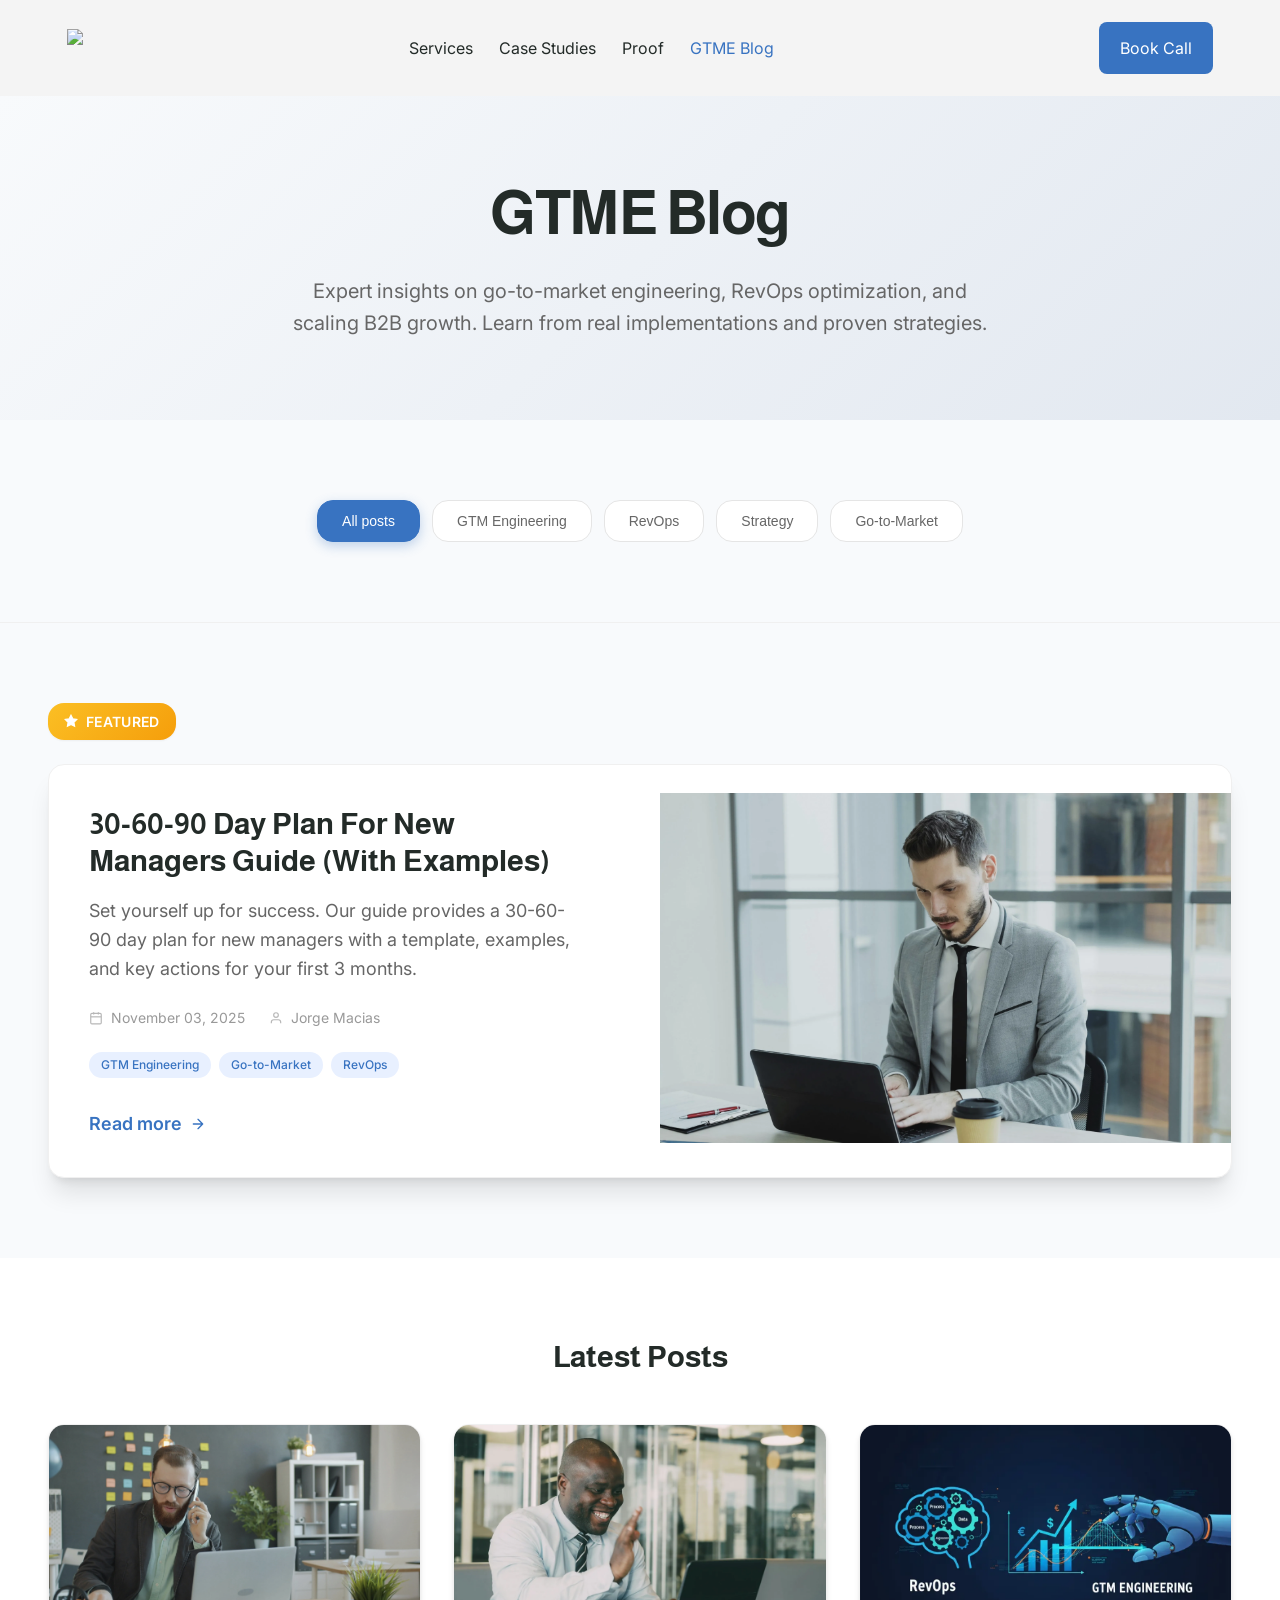
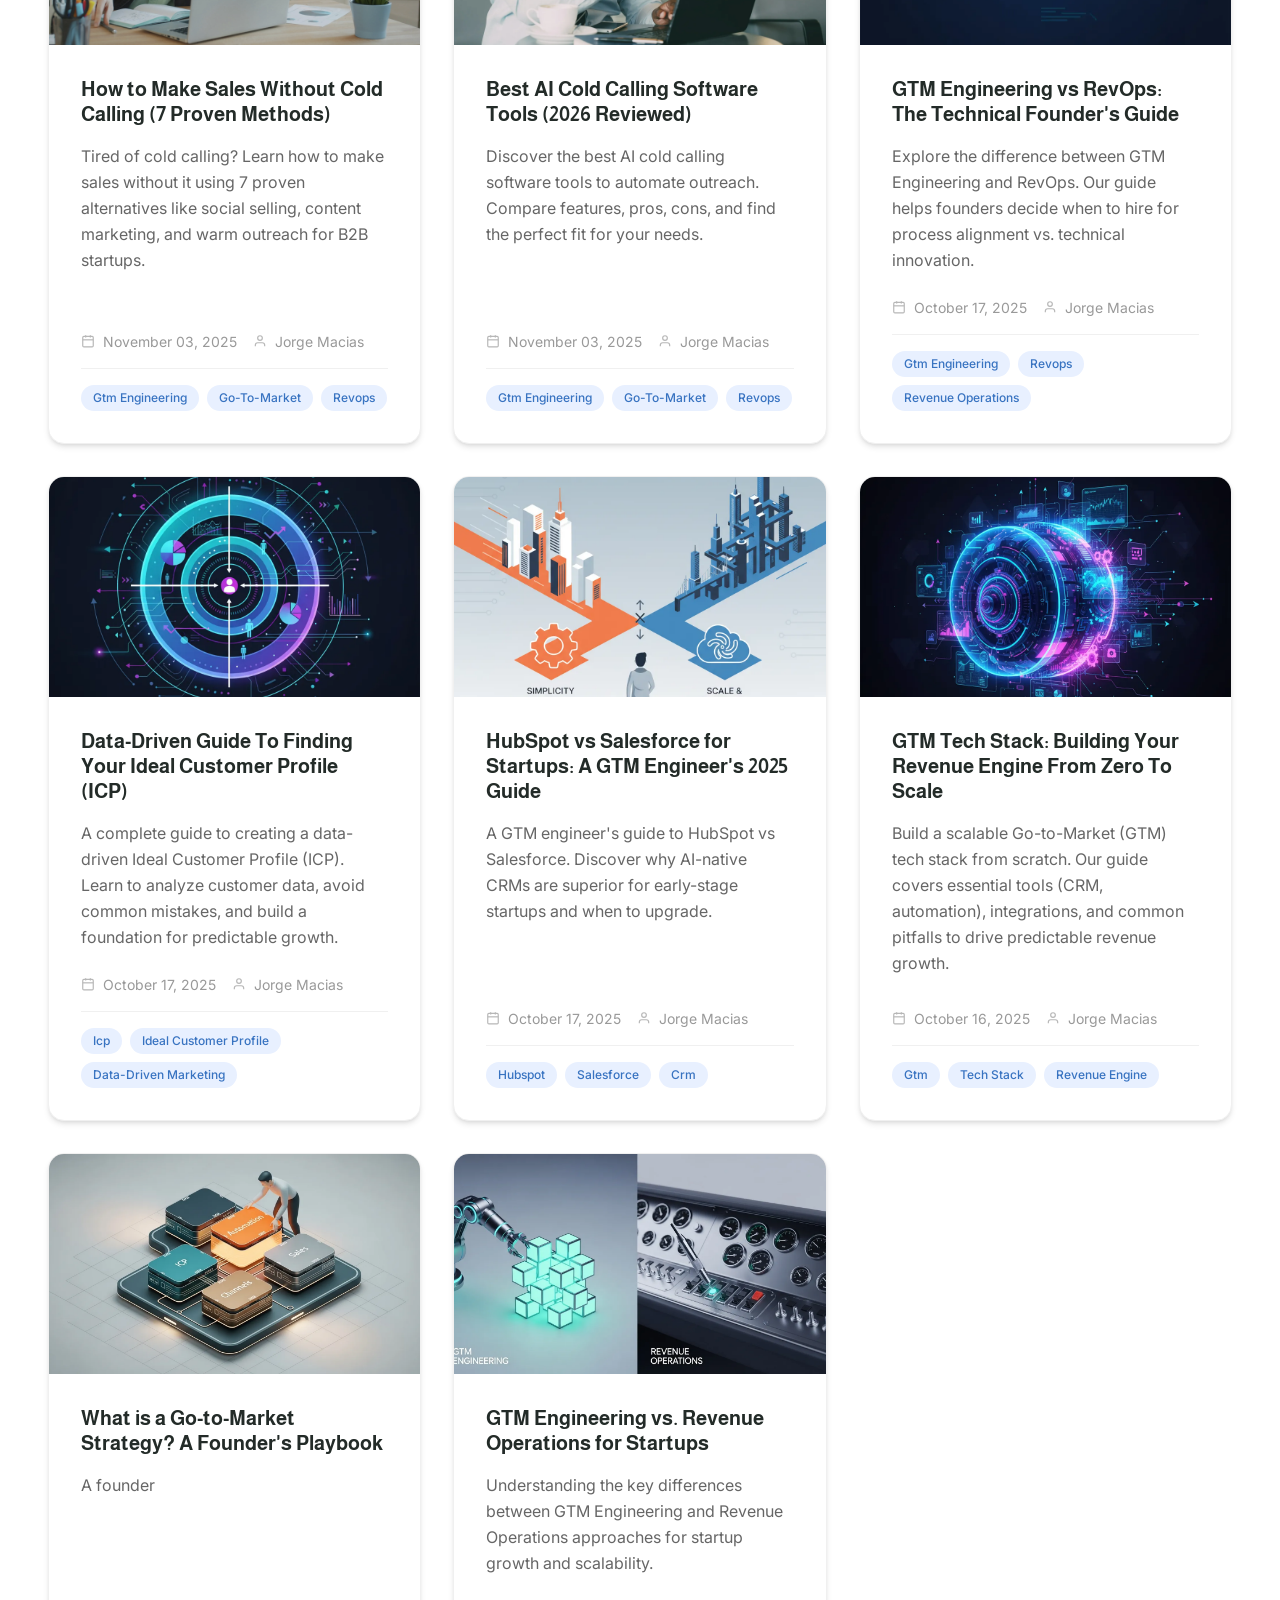
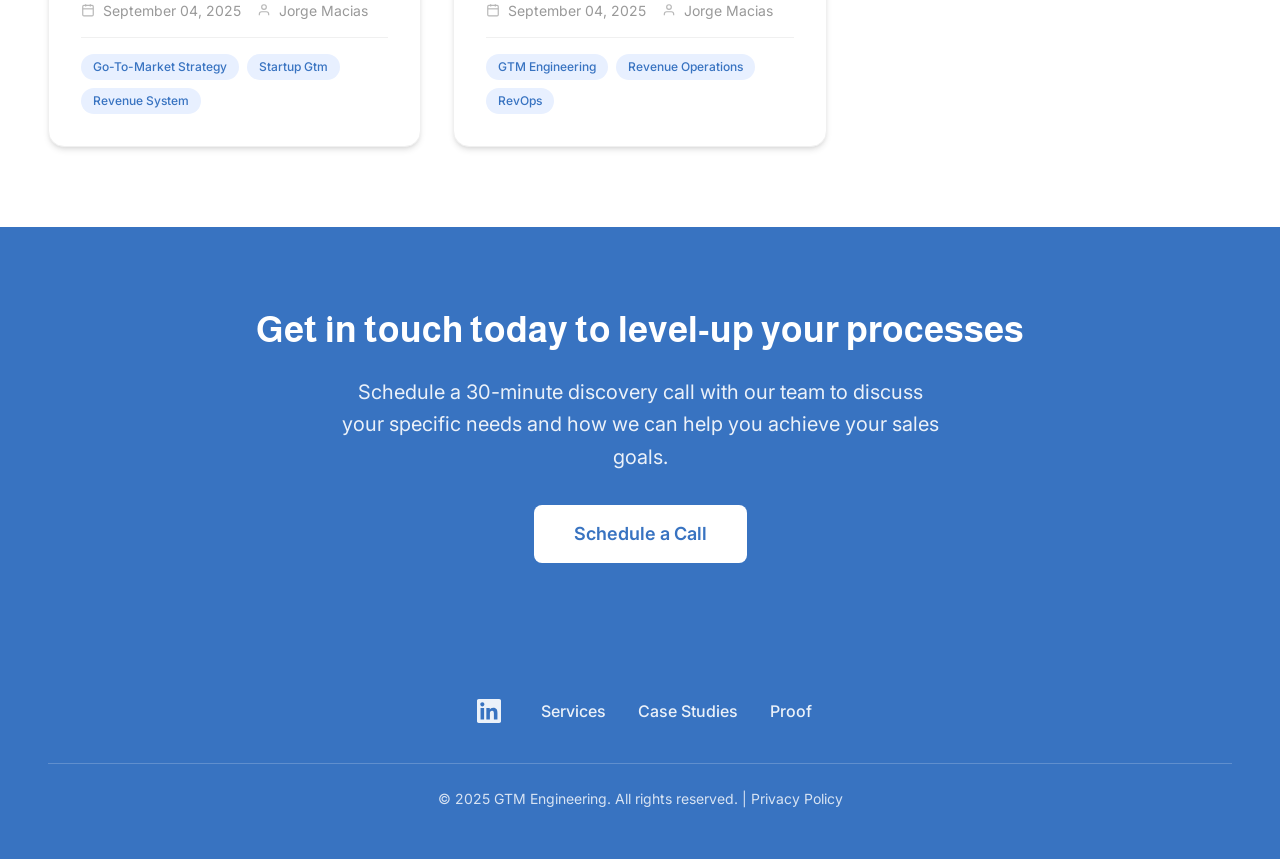
==== commit c706e84e: "feat(blog): ✏️ Update post dates and featured content This commit updates the publication dates for " ====
--- a/index.html
+++ b/index.html
@@ -260,16 +260,16 @@
                         Featured
                     </div>
 
-                    <article class="featured-post" data-tags="strategy,go-to-market">
+                    <article class="featured-post" data-tags="gtm-engineering,go-to-market,revops">
                         <div class="featured-post-content">
                             <header class="featured-post-header">
                                 <h2 class="featured-post-title">
-                                    <a href="posts/data-driven-guide-ideal-customer-profile-icp.html">
-                                        Data-Driven Guide To Finding Your Ideal Customer Profile (ICP)
+                                    <a href="posts/30-60-90-day-plan-new-managers.html">
+                                        30-60-90 Day Plan For New Managers Guide (With Examples)
                                     </a>
                                 </h2>
                                 <p class="featured-post-excerpt">
-                                    A complete guide to creating a data-driven Ideal Customer Profile (ICP). Learn to analyze customer data, avoid common mistakes, and build a foundation for predictable growth.
+                                    Set yourself up for success. Our guide provides a 30-60-90 day plan for new managers with a template, examples, and key actions for your first 3 months.
                                 </p>
                             </header>
 
@@ -297,7 +297,7 @@
                                         <line x1="8" y1="2" x2="8" y2="6" stroke="currentColor" stroke-width="2" />
                                         <line x1="3" y1="10" x2="21" y2="10" stroke="currentColor" stroke-width="2" />
                                     </svg>
-                                    October 17, 2025
+                                    November 03, 2025
                                 </span>
                                 <span class="post-meta-author">
                                     <svg
@@ -320,13 +320,13 @@
                             </div>
 
                             <div class="featured-post-tags">
-                                <a href="#" class="post-tag">ICP</a>
-                                <a href="#" class="post-tag">Marketing</a>
-                                <a href="#" class="post-tag">Sales</a>
+                                <a href="#" class="post-tag">GTM Engineering</a>
+                                <a href="#" class="post-tag">Go-to-Market</a>
+                                <a href="#" class="post-tag">RevOps</a>
                             </div>
 
                             <a
-                                href="posts/data-driven-guide-ideal-customer-profile-icp.html"
+                                href="posts/30-60-90-day-plan-new-managers.html"
                                 class="featured-post-cta"
                             >
                                 Read more
@@ -351,12 +351,12 @@
 
                         <div class="featured-post-image">
                             <a
-                                href="posts/data-driven-guide-ideal-customer-profile-icp.html"
-                                aria-label="Read Data-Driven Guide To Finding Your Ideal Customer Profile (ICP)"
+                                href="posts/30-60-90-day-plan-new-managers.html"
+                                aria-label="Read 30-60-90 Day Plan For New Managers Guide (With Examples)"
                             >
                                 <img
-                                    src="assets/data-driven-guide-ideal-customer-profile-icp.webp"
-                                    alt="A futuristic circular target with a person icon at the center, representing an Ideal Customer Profile."
+                                    src="assets/30-60-90-day-plan-new-managers.webp"
+                                    alt="30-60-90 Day Plan For New Managers Guide"
                                     loading="lazy"
                                 />
                             </a>
@@ -371,7 +371,571 @@
                     <h2 class="section-title">Latest Posts</h2>
                     <div class="blog-grid">
                         <!-- Regular Blog Posts -->
-                                    <article class="post-card">
+                        <article class="post-card">
+              <a href="posts/how-to-make-sales-without-cold-calling.html" class="post-card-image" role="img" aria-label="How to Make Sales Without Cold Calling (7 Proven Methods) post thumbnail">
+                    <img
+                        src="/assets/how-to-make-sales-without-cold-calling.webp"
+                        alt="How to Make Sales Without Cold Calling (7 Proven Methods) illustration"
+                        style="width: 100%; height: 100%; object-fit: cover;"
+                    />
+                </a>
+              <div class="post-card-content">
+                <h3 class="post-card-title">
+                  <a href="posts/how-to-make-sales-without-cold-calling.html"
+                    >How to Make Sales Without Cold Calling (7 Proven Methods)</a
+                  >
+                </h3>
+                <p class="post-card-excerpt">
+                  Tired of cold calling? Learn how to make sales without it using 7 proven alternatives like social selling, content marketing, and warm outreach for B2B startups.
+                </p>
+                <div class="post-card-meta">
+                  <span class="post-card-date">
+                    <svg
+                      width="16"
+                      height="16"
+                      viewBox="0 0 24 24"
+                      fill="none"
+                      xmlns="http://www.w3.org/2000/svg"
+                      aria-hidden="true"
+                    >
+                      <rect
+                        x="3"
+                        y="4"
+                        width="18"
+                        height="18"
+                        rx="2"
+                        ry="2"
+                        stroke="currentColor"
+                        stroke-width="2"
+                      />
+                      <line
+                        x1="16"
+                        y1="2"
+                        x2="16"
+                        y2="6"
+                        stroke="currentColor"
+                        stroke-width="2"
+                      />
+                      <line
+                        x1="8"
+                        y1="2"
+                        x2="8"
+                        y2="6"
+                        stroke="currentColor"
+                        stroke-width="2"
+                      />
+                      <line
+                        x1="3"
+                        y1="10"
+                        x2="21"
+                        y2="10"
+                        stroke="currentColor"
+                        stroke-width="2"
+                      />
+                    </svg>
+                    November 03, 2025
+                  </span>
+                  <span class="post-card-author">
+                    <svg
+                      width="16"
+                      height="16"
+                      viewBox="0 0 24 24"
+                      fill="none"
+                      xmlns="http://www.w3.org/2000/svg"
+                      aria-hidden="true"
+                    >
+                      <path
+                        d="M20 21v-2a4 4 0 0 0-4-4H8a4 4 0 0 0-4 4v2"
+                        stroke="currentColor"
+                        stroke-width="2"
+                      />
+                      <circle
+                        cx="12"
+                        cy="7"
+                        r="4"
+                        stroke="currentColor"
+                        stroke-width="2"
+                      />
+                    </svg>
+                    Jorge Macias
+                  </span>
+                </div>
+                <div class="post-card-tags">
+                  <a href="#" class="post-tag">Gtm Engineering</a> <a href="#" class="post-tag">Go-To-Market</a> <a href="#" class="post-tag">Revops</a>
+                </div>
+              </div>
+            </article>
+                        <article class="post-card">
+              <a href="posts/best-ai-cold-calling-software-tools.html" class="post-card-image" role="img" aria-label="Best AI Cold Calling Software Tools (2026 Reviewed) post thumbnail">
+                    <img
+                        src="/assets/best-ai-cold-calling-software-tools.webp"
+                        alt="Best AI Cold Calling Software Tools (2026 Reviewed) illustration"
+                        style="width: 100%; height: 100%; object-fit: cover;"
+                    />
+                </a>
+              <div class="post-card-content">
+                <h3 class="post-card-title">
+                  <a href="posts/best-ai-cold-calling-software-tools.html"
+                    >Best AI Cold Calling Software Tools (2026 Reviewed)</a
+                  >
+                </h3>
+                <p class="post-card-excerpt">
+                  Discover the best AI cold calling software tools to automate outreach. Compare features, pros, cons, and find the perfect fit for your needs.
+                </p>
+                <div class="post-card-meta">
+                  <span class="post-card-date">
+                    <svg
+                      width="16"
+                      height="16"
+                      viewBox="0 0 24 24"
+                      fill="none"
+                      xmlns="http://www.w3.org/2000/svg"
+                      aria-hidden="true"
+                    >
+                      <rect
+                        x="3"
+                        y="4"
+                        width="18"
+                        height="18"
+                        rx="2"
+                        ry="2"
+                        stroke="currentColor"
+                        stroke-width="2"
+                      />
+                      <line
+                        x1="16"
+                        y1="2"
+                        x2="16"
+                        y2="6"
+                        stroke="currentColor"
+                        stroke-width="2"
+                      />
+                      <line
+                        x1="8"
+                        y1="2"
+                        x2="8"
+                        y2="6"
+                        stroke="currentColor"
+                        stroke-width="2"
+                      />
+                      <line
+                        x1="3"
+                        y1="10"
+                        x2="21"
+                        y2="10"
+                        stroke="currentColor"
+                        stroke-width="2"
+                      />
+                    </svg>
+                    November 03, 2025
+                  </span>
+                  <span class="post-card-author">
+                    <svg
+                      width="16"
+                      height="16"
+                      viewBox="0 0 24 24"
+                      fill="none"
+                      xmlns="http://www.w3.org/2000/svg"
+                      aria-hidden="true"
+                    >
+                      <path
+                        d="M20 21v-2a4 4 0 0 0-4-4H8a4 4 0 0 0-4 4v2"
+                        stroke="currentColor"
+                        stroke-width="2"
+                      />
+                      <circle
+                        cx="12"
+                        cy="7"
+                        r="4"
+                        stroke="currentColor"
+                        stroke-width="2"
+                      />
+                    </svg>
+                    Jorge Macias
+                  </span>
+                </div>
+                <div class="post-card-tags">
+                  <a href="#" class="post-tag">Gtm Engineering</a> <a href="#" class="post-tag">Go-To-Market</a> <a href="#" class="post-tag">Revops</a>
+                </div>
+              </div>
+            </article>
+                        <article class="post-card" data-tags="gtm-engineering,revops,strategy">
+              <a href="posts/gtm-engineering-vs-revops.html" class="post-card-image" role="img" aria-label="GTM Engineering vs RevOps: The Technical Founder's Guide post thumbnail">
+                    <img
+                        src="/assets/gtm-engineering-vs-revops.webp"
+                        alt="GTM Engineering vs RevOps: The Technical Founder's Guide illustration"
+                        style="width: 100%; height: 100%; object-fit: cover;"
+                    />
+                </a>
+              <div class="post-card-content">
+                <h3 class="post-card-title">
+                  <a href="posts/gtm-engineering-vs-revops.html"
+                    >GTM Engineering vs RevOps: The Technical Founder's Guide</a
+                  >
+                </h3>
+                <p class="post-card-excerpt">
+                  Explore the difference between GTM Engineering and RevOps. Our guide helps founders decide when to hire for process alignment vs. technical innovation.
+                </p>
+                <div class="post-card-meta">
+                  <span class="post-card-date">
+                    <svg
+                      width="16"
+                      height="16"
+                      viewBox="0 0 24 24"
+                      fill="none"
+                      xmlns="http://www.w3.org/2000/svg"
+                      aria-hidden="true"
+                    >
+                      <rect
+                        x="3"
+                        y="4"
+                        width="18"
+                        height="18"
+                        rx="2"
+                        ry="2"
+                        stroke="currentColor"
+                        stroke-width="2"
+                      />
+                      <line
+                        x1="16"
+                        y1="2"
+                        x2="16"
+                        y2="6"
+                        stroke="currentColor"
+                        stroke-width="2"
+                      />
+                      <line
+                        x1="8"
+                        y1="2"
+                        x2="8"
+                        y2="6"
+                        stroke="currentColor"
+                        stroke-width="2"
+                      />
+                      <line
+                        x1="3"
+                        y1="10"
+                        x2="21"
+                        y2="10"
+                        stroke="currentColor"
+                        stroke-width="2"
+                      />
+                    </svg>
+                    October 17, 2025
+                  </span>
+                  <span class="post-card-author">
+                    <svg
+                      width="16"
+                      height="16"
+                      viewBox="0 0 24 24"
+                      fill="none"
+                      xmlns="http://www.w3.org/2000/svg"
+                      aria-hidden="true"
+                    >
+                      <path
+                        d="M20 21v-2a4 4 0 0 0-4-4H8a4 4 0 0 0-4 4v2"
+                        stroke="currentColor"
+                        stroke-width="2"
+                      />
+                      <circle
+                        cx="12"
+                        cy="7"
+                        r="4"
+                        stroke="currentColor"
+                        stroke-width="2"
+                      />
+                    </svg>
+                    Jorge Macias
+                  </span>
+                </div>
+                <div class="post-card-tags">
+                  <a href="#" class="post-tag">Gtm Engineering</a> <a href="#" class="post-tag">Revops</a> <a href="#" class="post-tag">Revenue Operations</a>
+                </div>
+              </div>
+            </article>
+                        <article class="post-card" data-tags="strategy,go-to-market">
+              <a href="posts/data-driven-guide-ideal-customer-profile-icp.html" class="post-card-image" role="img" aria-label="Data-Driven Guide To Finding Your Ideal Customer Profile (ICP) post thumbnail">
+                    <img
+                        src="/assets/data-driven-guide-ideal-customer-profile-icp.webp"
+                        alt="Data-Driven Guide To Finding Your Ideal Customer Profile (ICP) illustration"
+                        style="width: 100%; height: 100%; object-fit: cover;"
+                    />
+                </a>
+              <div class="post-card-content">
+                <h3 class="post-card-title">
+                  <a href="posts/data-driven-guide-ideal-customer-profile-icp.html"
+                    >Data-Driven Guide To Finding Your Ideal Customer Profile (ICP)</a
+                  >
+                </h3>
+                <p class="post-card-excerpt">
+                  A complete guide to creating a data-driven Ideal Customer Profile (ICP). Learn to analyze customer data, avoid common mistakes, and build a foundation for predictable growth.
+                </p>
+                <div class="post-card-meta">
+                  <span class="post-card-date">
+                    <svg
+                      width="16"
+                      height="16"
+                      viewBox="0 0 24 24"
+                      fill="none"
+                      xmlns="http://www.w3.org/2000/svg"
+                      aria-hidden="true"
+                    >
+                      <rect
+                        x="3"
+                        y="4"
+                        width="18"
+                        height="18"
+                        rx="2"
+                        ry="2"
+                        stroke="currentColor"
+                        stroke-width="2"
+                      />
+                      <line
+                        x1="16"
+                        y1="2"
+                        x2="16"
+                        y2="6"
+                        stroke="currentColor"
+                        stroke-width="2"
+                      />
+                      <line
+                        x1="8"
+                        y1="2"
+                        x2="8"
+                        y2="6"
+                        stroke="currentColor"
+                        stroke-width="2"
+                      />
+                      <line
+                        x1="3"
+                        y1="10"
+                        x2="21"
+                        y2="10"
+                        stroke="currentColor"
+                        stroke-width="2"
+                      />
+                    </svg>
+                    October 17, 2025
+                  </span>
+                  <span class="post-card-author">
+                    <svg
+                      width="16"
+                      height="16"
+                      viewBox="0 0 24 24"
+                      fill="none"
+                      xmlns="http://www.w3.org/2000/svg"
+                      aria-hidden="true"
+                    >
+                      <path
+                        d="M20 21v-2a4 4 0 0 0-4-4H8a4 4 0 0 0-4 4v2"
+                        stroke="currentColor"
+                        stroke-width="2"
+                      />
+                      <circle
+                        cx="12"
+                        cy="7"
+                        r="4"
+                        stroke="currentColor"
+                        stroke-width="2"
+                      />
+                    </svg>
+                    Jorge Macias
+                  </span>
+                </div>
+                <div class="post-card-tags">
+                  <a href="#" class="post-tag">Icp</a> <a href="#" class="post-tag">Ideal Customer Profile</a> <a href="#" class="post-tag">Data-Driven Marketing</a>
+                </div>
+              </div>
+            </article>
+                        <article class="post-card" data-tags="strategy">
+              <a href="posts/hubspot-vs-salesforce-for-startups.html" class="post-card-image" role="img" aria-label="HubSpot vs Salesforce for Startups: A GTM Engineer's 2025 Guide post thumbnail">
+                    <img
+                        src="/assets/hubspot-vs-salesforce-for-startups.webp"
+                        alt="HubSpot vs Salesforce for Startups: A GTM Engineer's 2025 Guide illustration"
+                        style="width: 100%; height: 100%; object-fit: cover;"
+                    />
+                </a>
+              <div class="post-card-content">
+                <h3 class="post-card-title">
+                  <a href="posts/hubspot-vs-salesforce-for-startups.html"
+                    >HubSpot vs Salesforce for Startups: A GTM Engineer's 2025 Guide</a
+                  >
+                </h3>
+                <p class="post-card-excerpt">
+                  A GTM engineer's guide to HubSpot vs Salesforce. Discover why AI-native CRMs are superior for early-stage startups and when to upgrade.
+                </p>
+                <div class="post-card-meta">
+                  <span class="post-card-date">
+                    <svg
+                      width="16"
+                      height="16"
+                      viewBox="0 0 24 24"
+                      fill="none"
+                      xmlns="http://www.w3.org/2000/svg"
+                      aria-hidden="true"
+                    >
+                      <rect
+                        x="3"
+                        y="4"
+                        width="18"
+                        height="18"
+                        rx="2"
+                        ry="2"
+                        stroke="currentColor"
+                        stroke-width="2"
+                      />
+                      <line
+                        x1="16"
+                        y1="2"
+                        x2="16"
+                        y2="6"
+                        stroke="currentColor"
+                        stroke-width="2"
+                      />
+                      <line
+                        x1="8"
+                        y1="2"
+                        x2="8"
+                        y2="6"
+                        stroke="currentColor"
+                        stroke-width="2"
+                      />
+                      <line
+                        x1="3"
+                        y1="10"
+                        x2="21"
+                        y2="10"
+                        stroke="currentColor"
+                        stroke-width="2"
+                      />
+                    </svg>
+                    October 17, 2025
+                  </span>
+                  <span class="post-card-author">
+                    <svg
+                      width="16"
+                      height="16"
+                      viewBox="0 0 24 24"
+                      fill="none"
+                      xmlns="http://www.w3.org/2000/svg"
+                      aria-hidden="true"
+                    >
+                      <path
+                        d="M20 21v-2a4 4 0 0 0-4-4H8a4 4 0 0 0-4 4v2"
+                        stroke="currentColor"
+                        stroke-width="2"
+                      />
+                      <circle
+                        cx="12"
+                        cy="7"
+                        r="4"
+                        stroke="currentColor"
+                        stroke-width="2"
+                      />
+                    </svg>
+                    Jorge Macias
+                  </span>
+                </div>
+                <div class="post-card-tags">
+                  <a href="#" class="post-tag">Hubspot</a> <a href="#" class="post-tag">Salesforce</a> <a href="#" class="post-tag">Crm</a>
+                </div>
+              </div>
+            </article>
+                        <article class="post-card" data-tags="gtm-engineering,strategy">
+              <a href="posts/build-scalable-gtm-tech-stack-guide.html" class="post-card-image" role="img" aria-label="GTM Tech Stack: Building Your Revenue Engine From Zero To Scale post thumbnail">
+                    <img
+                        src="/assets/build-scalable-gtm-tech-stack-guide.webp"
+                        alt="GTM Tech Stack: Building Your Revenue Engine From Zero To Scale illustration"
+                        style="width: 100%; height: 100%; object-fit: cover;"
+                    />
+                </a>
+              <div class="post-card-content">
+                <h3 class="post-card-title">
+                  <a href="posts/build-scalable-gtm-tech-stack-guide.html"
+                    >GTM Tech Stack: Building Your Revenue Engine From Zero To Scale</a
+                  >
+                </h3>
+                <p class="post-card-excerpt">
+                  Build a scalable Go-to-Market (GTM) tech stack from scratch. Our guide covers essential tools (CRM, automation), integrations, and common pitfalls to drive predictable revenue growth.
+                </p>
+                <div class="post-card-meta">
+                  <span class="post-card-date">
+                    <svg
+                      width="16"
+                      height="16"
+                      viewBox="0 0 24 24"
+                      fill="none"
+                      xmlns="http://www.w3.org/2000/svg"
+                      aria-hidden="true"
+                    >
+                      <rect
+                        x="3"
+                        y="4"
+                        width="18"
+                        height="18"
+                        rx="2"
+                        ry="2"
+                        stroke="currentColor"
+                        stroke-width="2"
+                      />
+                      <line
+                        x1="16"
+                        y1="2"
+                        x2="16"
+                        y2="6"
+                        stroke="currentColor"
+                        stroke-width="2"
+                      />
+                      <line
+                        x1="8"
+                        y1="2"
+                        x2="8"
+                        y2="6"
+                        stroke="currentColor"
+                        stroke-width="2"
+                      />
+                      <line
+                        x1="3"
+                        y1="10"
+                        x2="21"
+                        y2="10"
+                        stroke="currentColor"
+                        stroke-width="2"
+                      />
+                    </svg>
+                    October 16, 2025
+                  </span>
+                  <span class="post-card-author">
+                    <svg
+                      width="16"
+                      height="16"
+                      viewBox="0 0 24 24"
+                      fill="none"
+                      xmlns="http://www.w3.org/2000/svg"
+                      aria-hidden="true"
+                    >
+                      <path
+                        d="M20 21v-2a4 4 0 0 0-4-4H8a4 4 0 0 0-4 4v2"
+                        stroke="currentColor"
+                        stroke-width="2"
+                      />
+                      <circle
+                        cx="12"
+                        cy="7"
+                        r="4"
+                        stroke="currentColor"
+                        stroke-width="2"
+                      />
+                    </svg>
+                    Jorge Macias
+                  </span>
+                </div>
+                <div class="post-card-tags">
+                  <a href="#" class="post-tag">Gtm</a> <a href="#" class="post-tag">Tech Stack</a> <a href="#" class="post-tag">Revenue Engine</a>
+                </div>
+              </div>
+            </article>
+                        <article class="post-card">
               <a href="posts/what-is-a-go-to-market-strategy-founders-playbook.html" class="post-card-image" role="img" aria-label="What is a Go-to-Market Strategy? A Founder's Playbook post thumbnail">
                     <img
                         src="/assets/gtm-revenue-system-illustration.webp"
@@ -433,7 +997,7 @@
                         stroke-width="2"
                       />
                     </svg>
-                    November 03, 2025
+                    September 04, 2025
                   </span>
                   <span class="post-card-author">
                     <svg
@@ -465,680 +1029,6 @@
                 </div>
               </div>
             </article>
-
-
-                                    <article class="post-card">
-              <a href="posts/how-to-make-sales-without-cold-calling.html" class="post-card-image" role="img" aria-label="How to Make Sales Without Cold Calling (7 Proven Methods) post thumbnail">
-                    <img
-                        src="/assets/how-to-make-sales-without-cold-calling.webp"
-                        alt="How to Make Sales Without Cold Calling (7 Proven Methods) illustration"
-                        style="width: 100%; height: 100%; object-fit: cover;"
-                    />
-                </a>
-              <div class="post-card-content">
-                <h3 class="post-card-title">
-                  <a href="posts/how-to-make-sales-without-cold-calling.html"
-                    >How to Make Sales Without Cold Calling (7 Proven Methods)</a
-                  >
-                </h3>
-                <p class="post-card-excerpt">
-                  Tired of cold calling? Learn how to make sales without it using 7 proven alternatives like social selling, content marketing, and warm outreach for B2B startups.
-                </p>
-                <div class="post-card-meta">
-                  <span class="post-card-date">
-                    <svg
-                      width="16"
-                      height="16"
-                      viewBox="0 0 24 24"
-                      fill="none"
-                      xmlns="http://www.w3.org/2000/svg"
-                      aria-hidden="true"
-                    >
-                      <rect
-                        x="3"
-                        y="4"
-                        width="18"
-                        height="18"
-                        rx="2"
-                        ry="2"
-                        stroke="currentColor"
-                        stroke-width="2"
-                      />
-                      <line
-                        x1="16"
-                        y1="2"
-                        x2="16"
-                        y2="6"
-                        stroke="currentColor"
-                        stroke-width="2"
-                      />
-                      <line
-                        x1="8"
-                        y1="2"
-                        x2="8"
-                        y2="6"
-                        stroke="currentColor"
-                        stroke-width="2"
-                      />
-                      <line
-                        x1="3"
-                        y1="10"
-                        x2="21"
-                        y2="10"
-                        stroke="currentColor"
-                        stroke-width="2"
-                      />
-                    </svg>
-                    November 03, 2025
-                  </span>
-                  <span class="post-card-author">
-                    <svg
-                      width="16"
-                      height="16"
-                      viewBox="0 0 24 24"
-                      fill="none"
-                      xmlns="http://www.w3.org/2000/svg"
-                      aria-hidden="true"
-                    >
-                      <path
-                        d="M20 21v-2a4 4 0 0 0-4-4H8a4 4 0 0 0-4 4v2"
-                        stroke="currentColor"
-                        stroke-width="2"
-                      />
-                      <circle
-                        cx="12"
-                        cy="7"
-                        r="4"
-                        stroke="currentColor"
-                        stroke-width="2"
-                      />
-                    </svg>
-                    Jorge Macias
-                  </span>
-                </div>
-                <div class="post-card-tags">
-                  <a href="#" class="post-tag">Gtm Engineering</a> <a href="#" class="post-tag">Go-To-Market</a> <a href="#" class="post-tag">Revops</a>
-                </div>
-              </div>
-            </article>
-
-
-                                    <article class="post-card">
-              <a href="posts/best-ai-cold-calling-software-tools.html" class="post-card-image" role="img" aria-label="Best AI Cold Calling Software Tools (2026 Reviewed) post thumbnail">
-                    <img
-                        src="/assets/best-ai-cold-calling-software-tools.webp"
-                        alt="Best AI Cold Calling Software Tools (2026 Reviewed) illustration"
-                        style="width: 100%; height: 100%; object-fit: cover;"
-                    />
-                </a>
-              <div class="post-card-content">
-                <h3 class="post-card-title">
-                  <a href="posts/best-ai-cold-calling-software-tools.html"
-                    >Best AI Cold Calling Software Tools (2026 Reviewed)</a
-                  >
-                </h3>
-                <p class="post-card-excerpt">
-                  Discover the best AI cold calling software tools to automate outreach. Compare features, pros, cons, and find the perfect fit for your needs.
-                </p>
-                <div class="post-card-meta">
-                  <span class="post-card-date">
-                    <svg
-                      width="16"
-                      height="16"
-                      viewBox="0 0 24 24"
-                      fill="none"
-                      xmlns="http://www.w3.org/2000/svg"
-                      aria-hidden="true"
-                    >
-                      <rect
-                        x="3"
-                        y="4"
-                        width="18"
-                        height="18"
-                        rx="2"
-                        ry="2"
-                        stroke="currentColor"
-                        stroke-width="2"
-                      />
-                      <line
-                        x1="16"
-                        y1="2"
-                        x2="16"
-                        y2="6"
-                        stroke="currentColor"
-                        stroke-width="2"
-                      />
-                      <line
-                        x1="8"
-                        y1="2"
-                        x2="8"
-                        y2="6"
-                        stroke="currentColor"
-                        stroke-width="2"
-                      />
-                      <line
-                        x1="3"
-                        y1="10"
-                        x2="21"
-                        y2="10"
-                        stroke="currentColor"
-                        stroke-width="2"
-                      />
-                    </svg>
-                    November 03, 2025
-                  </span>
-                  <span class="post-card-author">
-                    <svg
-                      width="16"
-                      height="16"
-                      viewBox="0 0 24 24"
-                      fill="none"
-                      xmlns="http://www.w3.org/2000/svg"
-                      aria-hidden="true"
-                    >
-                      <path
-                        d="M20 21v-2a4 4 0 0 0-4-4H8a4 4 0 0 0-4 4v2"
-                        stroke="currentColor"
-                        stroke-width="2"
-                      />
-                      <circle
-                        cx="12"
-                        cy="7"
-                        r="4"
-                        stroke="currentColor"
-                        stroke-width="2"
-                      />
-                    </svg>
-                    Jorge Macias
-                  </span>
-                </div>
-                <div class="post-card-tags">
-                  <a href="#" class="post-tag">Gtm Engineering</a> <a href="#" class="post-tag">Go-To-Market</a> <a href="#" class="post-tag">Revops</a>
-                </div>
-              </div>
-            </article>
-
-
-                                    <article class="post-card">
-              <a href="posts/30-60-90-day-plan-new-managers.html" class="post-card-image" role="img" aria-label="30-60-90 Day Plan For New Managers Guide (With Examples) post thumbnail">
-                    <img
-                        src="/assets/30-60-90-day-plan-new-managers.webp"
-                        alt="30-60-90 Day Plan For New Managers Guide (With Examples) illustration"
-                        style="width: 100%; height: 100%; object-fit: cover;"
-                    />
-                </a>
-              <div class="post-card-content">
-                <h3 class="post-card-title">
-                  <a href="posts/30-60-90-day-plan-new-managers.html"
-                    >30-60-90 Day Plan For New Managers Guide (With Examples)</a
-                  >
-                </h3>
-                <p class="post-card-excerpt">
-                  Set yourself up for success. Our guide provides a 30-60-90 day plan for new managers with a template, examples, and key actions for your first 3 months.
-                </p>
-                <div class="post-card-meta">
-                  <span class="post-card-date">
-                    <svg
-                      width="16"
-                      height="16"
-                      viewBox="0 0 24 24"
-                      fill="none"
-                      xmlns="http://www.w3.org/2000/svg"
-                      aria-hidden="true"
-                    >
-                      <rect
-                        x="3"
-                        y="4"
-                        width="18"
-                        height="18"
-                        rx="2"
-                        ry="2"
-                        stroke="currentColor"
-                        stroke-width="2"
-                      />
-                      <line
-                        x1="16"
-                        y1="2"
-                        x2="16"
-                        y2="6"
-                        stroke="currentColor"
-                        stroke-width="2"
-                      />
-                      <line
-                        x1="8"
-                        y1="2"
-                        x2="8"
-                        y2="6"
-                        stroke="currentColor"
-                        stroke-width="2"
-                      />
-                      <line
-                        x1="3"
-                        y1="10"
-                        x2="21"
-                        y2="10"
-                        stroke="currentColor"
-                        stroke-width="2"
-                      />
-                    </svg>
-                    November 03, 2025
-                  </span>
-                  <span class="post-card-author">
-                    <svg
-                      width="16"
-                      height="16"
-                      viewBox="0 0 24 24"
-                      fill="none"
-                      xmlns="http://www.w3.org/2000/svg"
-                      aria-hidden="true"
-                    >
-                      <path
-                        d="M20 21v-2a4 4 0 0 0-4-4H8a4 4 0 0 0-4 4v2"
-                        stroke="currentColor"
-                        stroke-width="2"
-                      />
-                      <circle
-                        cx="12"
-                        cy="7"
-                        r="4"
-                        stroke="currentColor"
-                        stroke-width="2"
-                      />
-                    </svg>
-                    Jorge Macias
-                  </span>
-                </div>
-                <div class="post-card-tags">
-                  <a href="#" class="post-tag">Gtm Engineering</a> <a href="#" class="post-tag">Go-To-Market</a> <a href="#" class="post-tag">Revops</a>
-                </div>
-              </div>
-            </article>
-
-
-                                    <article class="post-card" data-tags="gtm-engineering,revops,strategy">
-              <a href="posts/gtm-engineering-vs-revops.html" class="post-card-image" role="img" aria-label="GTM Engineering vs RevOps: The Technical Founder's Guide post thumbnail">
-                    <img
-                        src="/assets/gtm-engineering-vs-revops.webp"
-                        alt="GTM Engineering vs RevOps: The Technical Founder's Guide illustration"
-                        style="width: 100%; height: 100%; object-fit: cover;"
-                    />
-                </a>
-              <div class="post-card-content">
-                <h3 class="post-card-title">
-                  <a href="posts/gtm-engineering-vs-revops.html"
-                    >GTM Engineering vs RevOps: The Technical Founder's Guide</a
-                  >
-                </h3>
-                <p class="post-card-excerpt">
-                  Explore the difference between GTM Engineering and RevOps. Our guide helps founders decide when to hire for process alignment vs. technical innovation.
-                </p>
-                <div class="post-card-meta">
-                  <span class="post-card-date">
-                    <svg
-                      width="16"
-                      height="16"
-                      viewBox="0 0 24 24"
-                      fill="none"
-                      xmlns="http://www.w3.org/2000/svg"
-                      aria-hidden="true"
-                    >
-                      <rect
-                        x="3"
-                        y="4"
-                        width="18"
-                        height="18"
-                        rx="2"
-                        ry="2"
-                        stroke="currentColor"
-                        stroke-width="2"
-                      />
-                      <line
-                        x1="16"
-                        y1="2"
-                        x2="16"
-                        y2="6"
-                        stroke="currentColor"
-                        stroke-width="2"
-                      />
-                      <line
-                        x1="8"
-                        y1="2"
-                        x2="8"
-                        y2="6"
-                        stroke="currentColor"
-                        stroke-width="2"
-                      />
-                      <line
-                        x1="3"
-                        y1="10"
-                        x2="21"
-                        y2="10"
-                        stroke="currentColor"
-                        stroke-width="2"
-                      />
-                    </svg>
-                    October 17, 2025
-                  </span>
-                  <span class="post-card-author">
-                    <svg
-                      width="16"
-                      height="16"
-                      viewBox="0 0 24 24"
-                      fill="none"
-                      xmlns="http://www.w3.org/2000/svg"
-                      aria-hidden="true"
-                    >
-                      <path
-                        d="M20 21v-2a4 4 0 0 0-4-4H8a4 4 0 0 0-4 4v2"
-                        stroke="currentColor"
-                        stroke-width="2"
-                      />
-                      <circle
-                        cx="12"
-                        cy="7"
-                        r="4"
-                        stroke="currentColor"
-                        stroke-width="2"
-                      />
-                    </svg>
-                    Jorge Macias
-                  </span>
-                </div>
-                <div class="post-card-tags">
-                  <a href="#" class="post-tag">Gtm Engineering</a> <a href="#" class="post-tag">Revops</a> <a href="#" class="post-tag">Revenue Operations</a>
-                </div>
-              </div>
-            </article>
-
-
-                                    <article class="post-card" data-tags="strategy,go-to-market">
-              <a href="posts/data-driven-guide-ideal-customer-profile-icp.html" class="post-card-image" role="img" aria-label="Data-Driven Guide To Finding Your Ideal Customer Profile (ICP) post thumbnail">
-                    <img
-                        src="/assets/data-driven-guide-ideal-customer-profile-icp.webp"
-                        alt="Data-Driven Guide To Finding Your Ideal Customer Profile (ICP) illustration"
-                        style="width: 100%; height: 100%; object-fit: cover;"
-                    />
-                </a>
-              <div class="post-card-content">
-                <h3 class="post-card-title">
-                  <a href="posts/data-driven-guide-ideal-customer-profile-icp.html"
-                    >Data-Driven Guide To Finding Your Ideal Customer Profile (ICP)</a
-                  >
-                </h3>
-                <p class="post-card-excerpt">
-                  A complete guide to creating a data-driven Ideal Customer Profile (ICP). Learn to analyze customer data, avoid common mistakes, and build a foundation for predictable growth.
-                </p>
-                <div class="post-card-meta">
-                  <span class="post-card-date">
-                    <svg
-                      width="16"
-                      height="16"
-                      viewBox="0 0 24 24"
-                      fill="none"
-                      xmlns="http://www.w3.org/2000/svg"
-                      aria-hidden="true"
-                    >
-                      <rect
-                        x="3"
-                        y="4"
-                        width="18"
-                        height="18"
-                        rx="2"
-                        ry="2"
-                        stroke="currentColor"
-                        stroke-width="2"
-                      />
-                      <line
-                        x1="16"
-                        y1="2"
-                        x2="16"
-                        y2="6"
-                        stroke="currentColor"
-                        stroke-width="2"
-                      />
-                      <line
-                        x1="8"
-                        y1="2"
-                        x2="8"
-                        y2="6"
-                        stroke="currentColor"
-                        stroke-width="2"
-                      />
-                      <line
-                        x1="3"
-                        y1="10"
-                        x2="21"
-                        y2="10"
-                        stroke="currentColor"
-                        stroke-width="2"
-                      />
-                    </svg>
-                    October 17, 2025
-                  </span>
-                  <span class="post-card-author">
-                    <svg
-                      width="16"
-                      height="16"
-                      viewBox="0 0 24 24"
-                      fill="none"
-                      xmlns="http://www.w3.org/2000/svg"
-                      aria-hidden="true"
-                    >
-                      <path
-                        d="M20 21v-2a4 4 0 0 0-4-4H8a4 4 0 0 0-4 4v2"
-                        stroke="currentColor"
-                        stroke-width="2"
-                      />
-                      <circle
-                        cx="12"
-                        cy="7"
-                        r="4"
-                        stroke="currentColor"
-                        stroke-width="2"
-                      />
-                    </svg>
-                    Jorge Macias
-                  </span>
-                </div>
-                <div class="post-card-tags">
-                  <a href="#" class="post-tag">Icp</a> <a href="#" class="post-tag">Ideal Customer Profile</a> <a href="#" class="post-tag">Data-Driven Marketing</a>
-                </div>
-              </div>
-            </article>
-
-
-                                    <article class="post-card" data-tags="strategy">
-              <a href="posts/hubspot-vs-salesforce-for-startups.html" class="post-card-image" role="img" aria-label="HubSpot vs Salesforce for Startups: A GTM Engineer's 2025 Guide post thumbnail">
-                    <img
-                        src="/assets/hubspot-vs-salesforce-for-startups.webp"
-                        alt="HubSpot vs Salesforce for Startups: A GTM Engineer's 2025 Guide illustration"
-                        style="width: 100%; height: 100%; object-fit: cover;"
-                    />
-                </a>
-              <div class="post-card-content">
-                <h3 class="post-card-title">
-                  <a href="posts/hubspot-vs-salesforce-for-startups.html"
-                    >HubSpot vs Salesforce for Startups: A GTM Engineer's 2025 Guide</a
-                  >
-                </h3>
-                <p class="post-card-excerpt">
-                  A GTM engineer's guide to HubSpot vs Salesforce. Discover why AI-native CRMs are superior for early-stage startups and when to upgrade.
-                </p>
-                <div class="post-card-meta">
-                  <span class="post-card-date">
-                    <svg
-                      width="16"
-                      height="16"
-                      viewBox="0 0 24 24"
-                      fill="none"
-                      xmlns="http://www.w3.org/2000/svg"
-                      aria-hidden="true"
-                    >
-                      <rect
-                        x="3"
-                        y="4"
-                        width="18"
-                        height="18"
-                        rx="2"
-                        ry="2"
-                        stroke="currentColor"
-                        stroke-width="2"
-                      />
-                      <line
-                        x1="16"
-                        y1="2"
-                        x2="16"
-                        y2="6"
-                        stroke="currentColor"
-                        stroke-width="2"
-                      />
-                      <line
-                        x1="8"
-                        y1="2"
-                        x2="8"
-                        y2="6"
-                        stroke="currentColor"
-                        stroke-width="2"
-                      />
-                      <line
-                        x1="3"
-                        y1="10"
-                        x2="21"
-                        y2="10"
-                        stroke="currentColor"
-                        stroke-width="2"
-                      />
-                    </svg>
-                    October 17, 2025
-                  </span>
-                  <span class="post-card-author">
-                    <svg
-                      width="16"
-                      height="16"
-                      viewBox="0 0 24 24"
-                      fill="none"
-                      xmlns="http://www.w3.org/2000/svg"
-                      aria-hidden="true"
-                    >
-                      <path
-                        d="M20 21v-2a4 4 0 0 0-4-4H8a4 4 0 0 0-4 4v2"
-                        stroke="currentColor"
-                        stroke-width="2"
-                      />
-                      <circle
-                        cx="12"
-                        cy="7"
-                        r="4"
-                        stroke="currentColor"
-                        stroke-width="2"
-                      />
-                    </svg>
-                    Jorge Macias
-                  </span>
-                </div>
-                <div class="post-card-tags">
-                  <a href="#" class="post-tag">Hubspot</a> <a href="#" class="post-tag">Salesforce</a> <a href="#" class="post-tag">Crm</a>
-                </div>
-              </div>
-            </article>
-
-
-                                    <article class="post-card" data-tags="gtm-engineering,strategy">
-              <a href="posts/build-scalable-gtm-tech-stack-guide.html" class="post-card-image" role="img" aria-label="GTM Tech Stack: Building Your Revenue Engine From Zero To Scale post thumbnail">
-                    <img
-                        src="/assets/build-scalable-gtm-tech-stack-guide.webp"
-                        alt="GTM Tech Stack: Building Your Revenue Engine From Zero To Scale illustration"
-                        style="width: 100%; height: 100%; object-fit: cover;"
-                    />
-                </a>
-              <div class="post-card-content">
-                <h3 class="post-card-title">
-                  <a href="posts/build-scalable-gtm-tech-stack-guide.html"
-                    >GTM Tech Stack: Building Your Revenue Engine From Zero To Scale</a
-                  >
-                </h3>
-                <p class="post-card-excerpt">
-                  Build a scalable Go-to-Market (GTM) tech stack from scratch. Our guide covers essential tools (CRM, automation), integrations, and common pitfalls to drive predictable revenue growth.
-                </p>
-                <div class="post-card-meta">
-                  <span class="post-card-date">
-                    <svg
-                      width="16"
-                      height="16"
-                      viewBox="0 0 24 24"
-                      fill="none"
-                      xmlns="http://www.w3.org/2000/svg"
-                      aria-hidden="true"
-                    >
-                      <rect
-                        x="3"
-                        y="4"
-                        width="18"
-                        height="18"
-                        rx="2"
-                        ry="2"
-                        stroke="currentColor"
-                        stroke-width="2"
-                      />
-                      <line
-                        x1="16"
-                        y1="2"
-                        x2="16"
-                        y2="6"
-                        stroke="currentColor"
-                        stroke-width="2"
-                      />
-                      <line
-                        x1="8"
-                        y1="2"
-                        x2="8"
-                        y2="6"
-                        stroke="currentColor"
-                        stroke-width="2"
-                      />
-                      <line
-                        x1="3"
-                        y1="10"
-                        x2="21"
-                        y2="10"
-                        stroke="currentColor"
-                        stroke-width="2"
-                      />
-                    </svg>
-                    October 17, 2025
-                  </span>
-                  <span class="post-card-author">
-                    <svg
-                      width="16"
-                      height="16"
-                      viewBox="0 0 24 24"
-                      fill="none"
-                      xmlns="http://www.w3.org/2000/svg"
-                      aria-hidden="true"
-                    >
-                      <path
-                        d="M20 21v-2a4 4 0 0 0-4-4H8a4 4 0 0 0-4 4v2"
-                        stroke="currentColor"
-                        stroke-width="2"
-                      />
-                      <circle
-                        cx="12"
-                        cy="7"
-                        r="4"
-                        stroke="currentColor"
-                        stroke-width="2"
-                      />
-                    </svg>
-                    Jorge Macias
-                  </span>
-                </div>
-                <div class="post-card-tags">
-                  <a href="#" class="post-tag">Gtm</a> <a href="#" class="post-tag">Tech Stack</a> <a href="#" class="post-tag">Revenue Engine</a>
-                </div>
-              </div>
-            </article>
-
-
                         <article class="post-card" data-tags="gtm-engineering,revenue-operations,revops">
                             <a
                                 href="posts/gtm-engineering-vs-revenue-operations-for-startups.html"
@@ -1198,7 +1088,7 @@
                                                 stroke-width="2"
                                             />
                                         </svg>
-                                        August 27, 2025
+                                        September 04, 2025
                                     </span>
                                     <span class="post-card-author">
                                         <svg
@@ -1226,7 +1116,7 @@
                                 </div>
                             </div>
                         </article>
-                    </div>
+                        </div>
                 </div>
             </section>
         </main>
